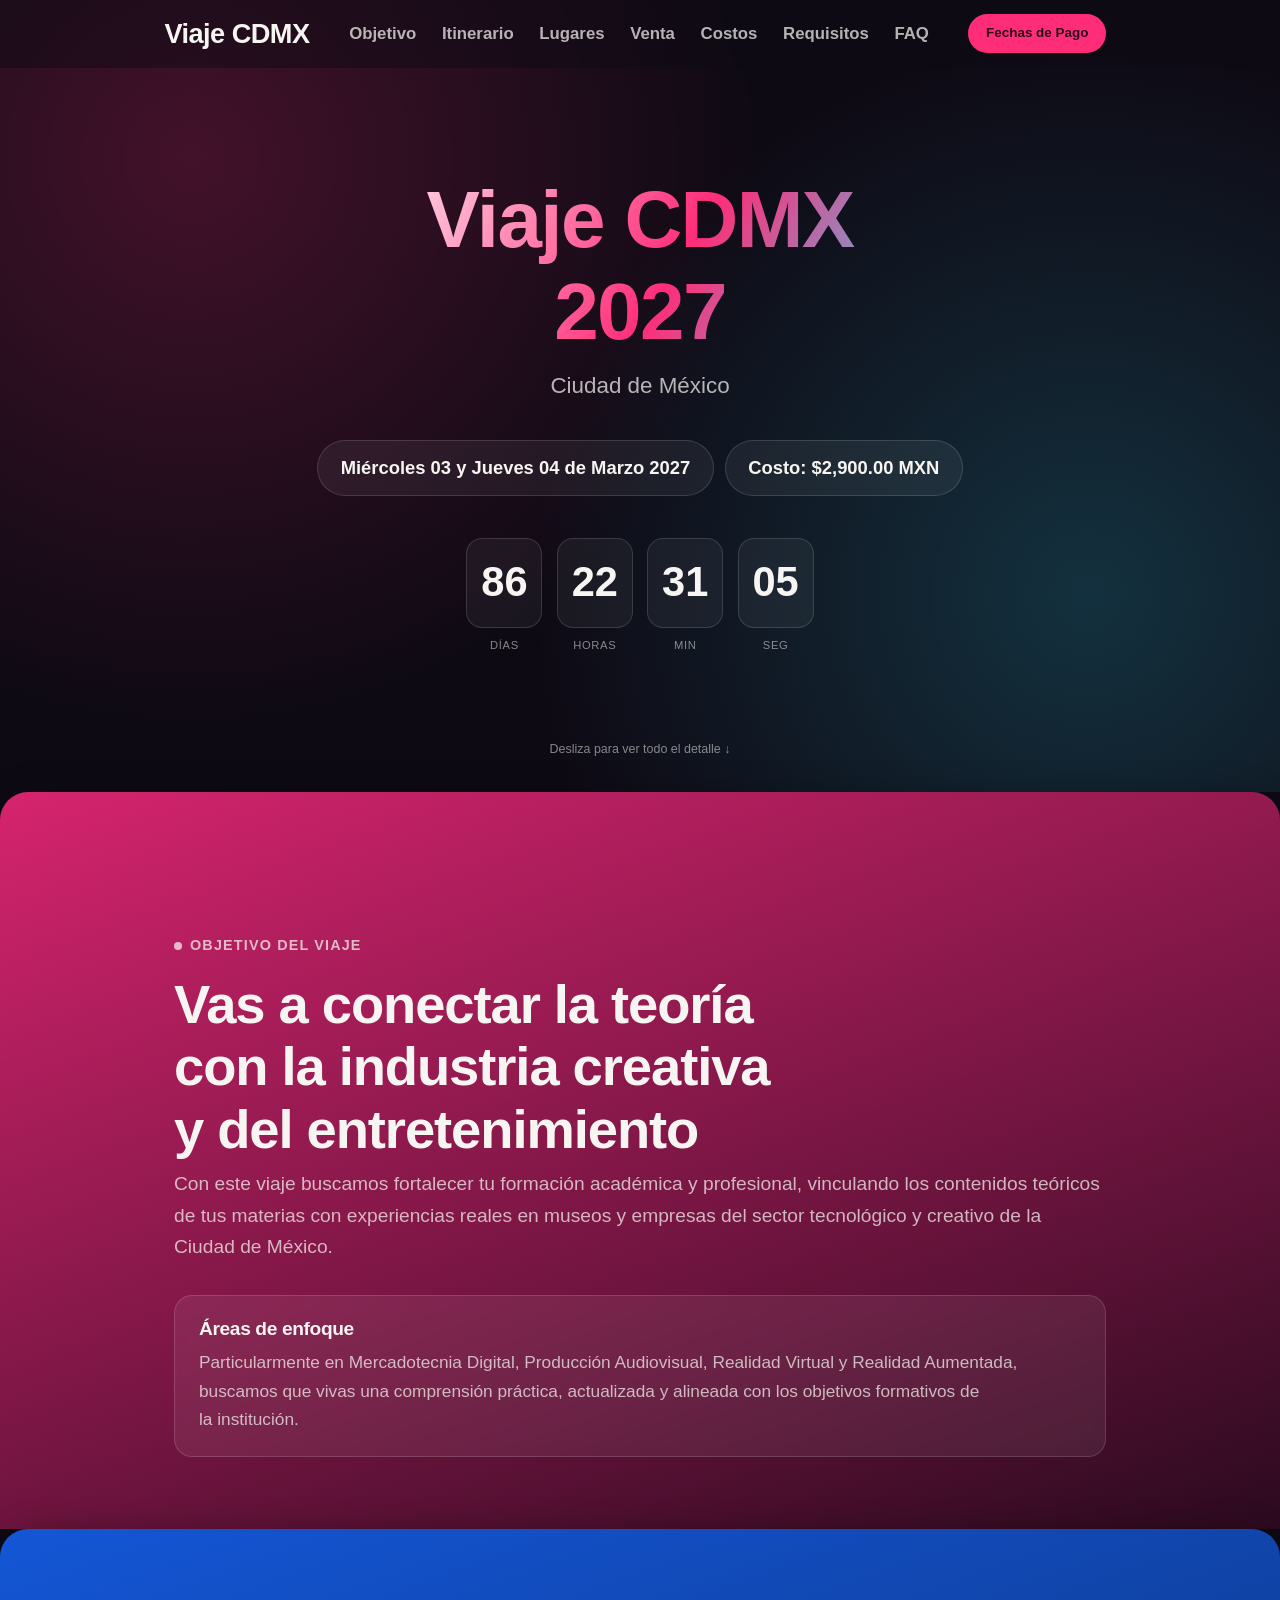
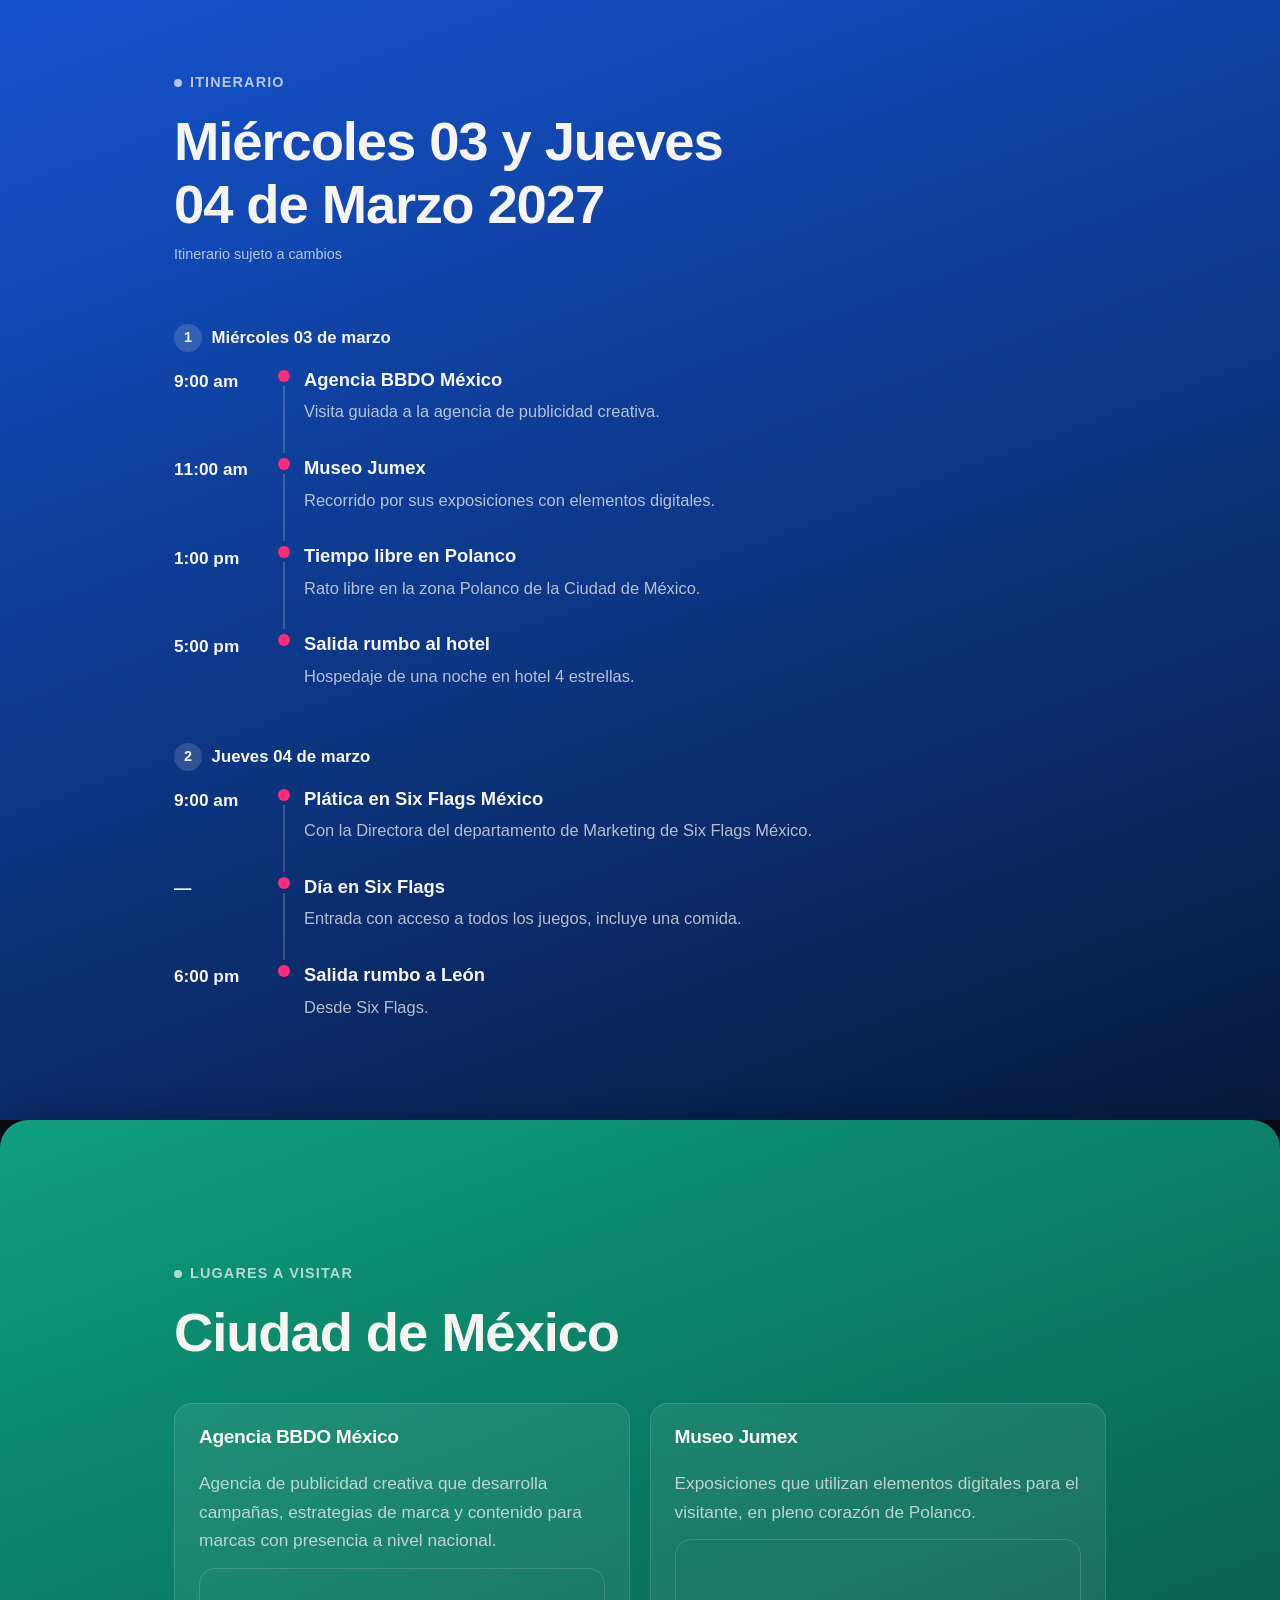
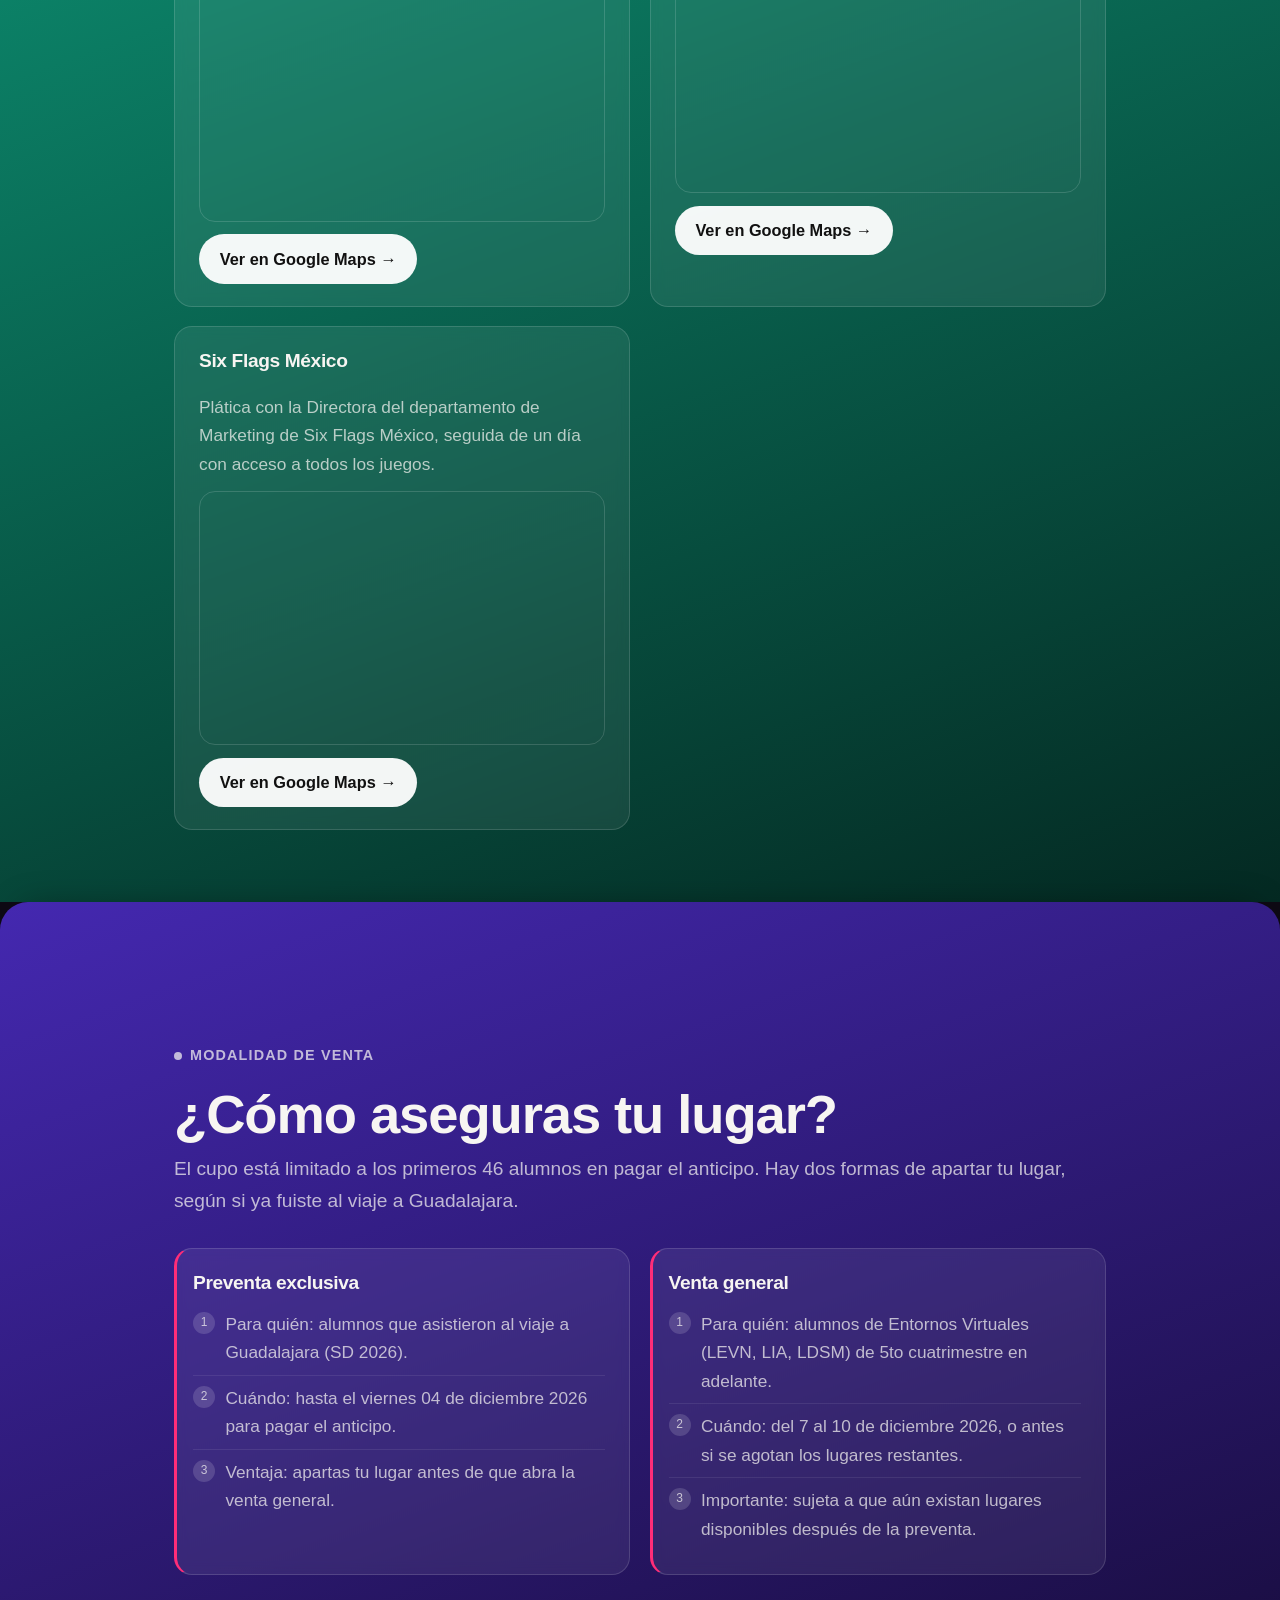
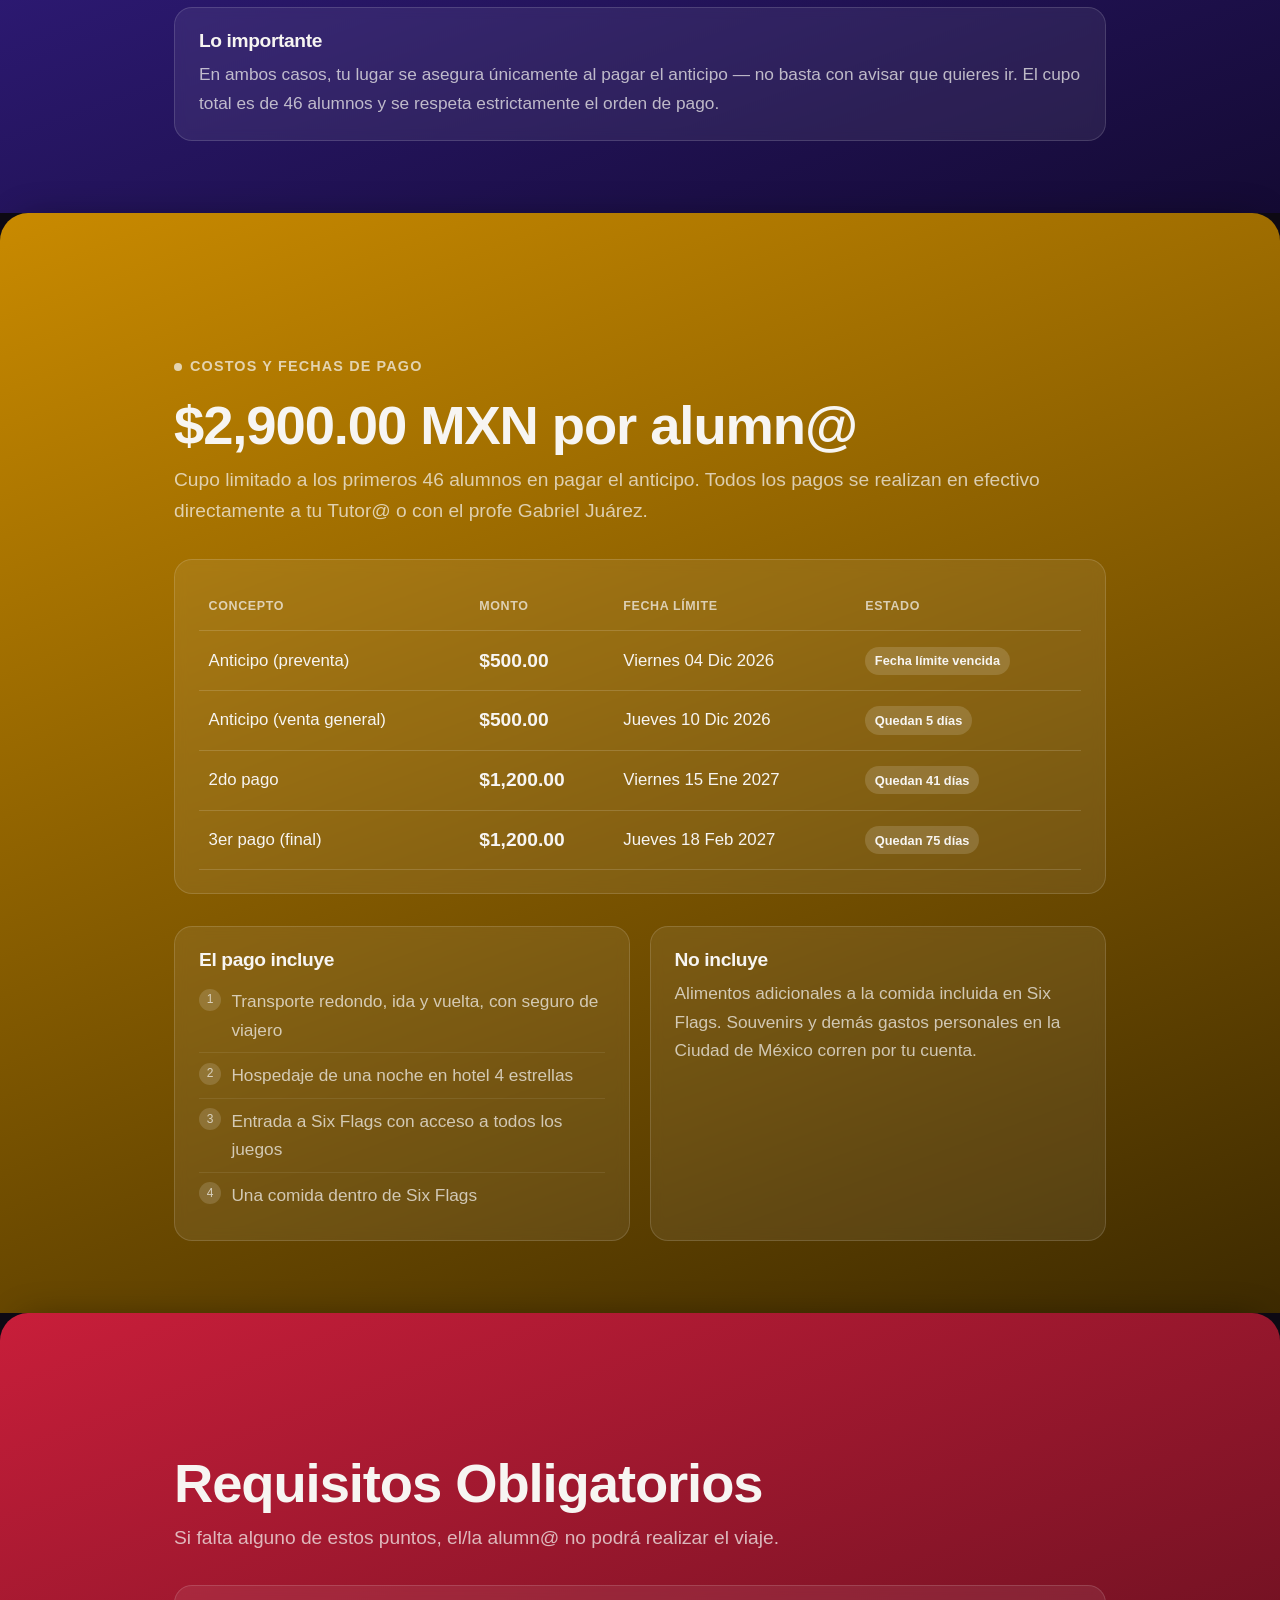
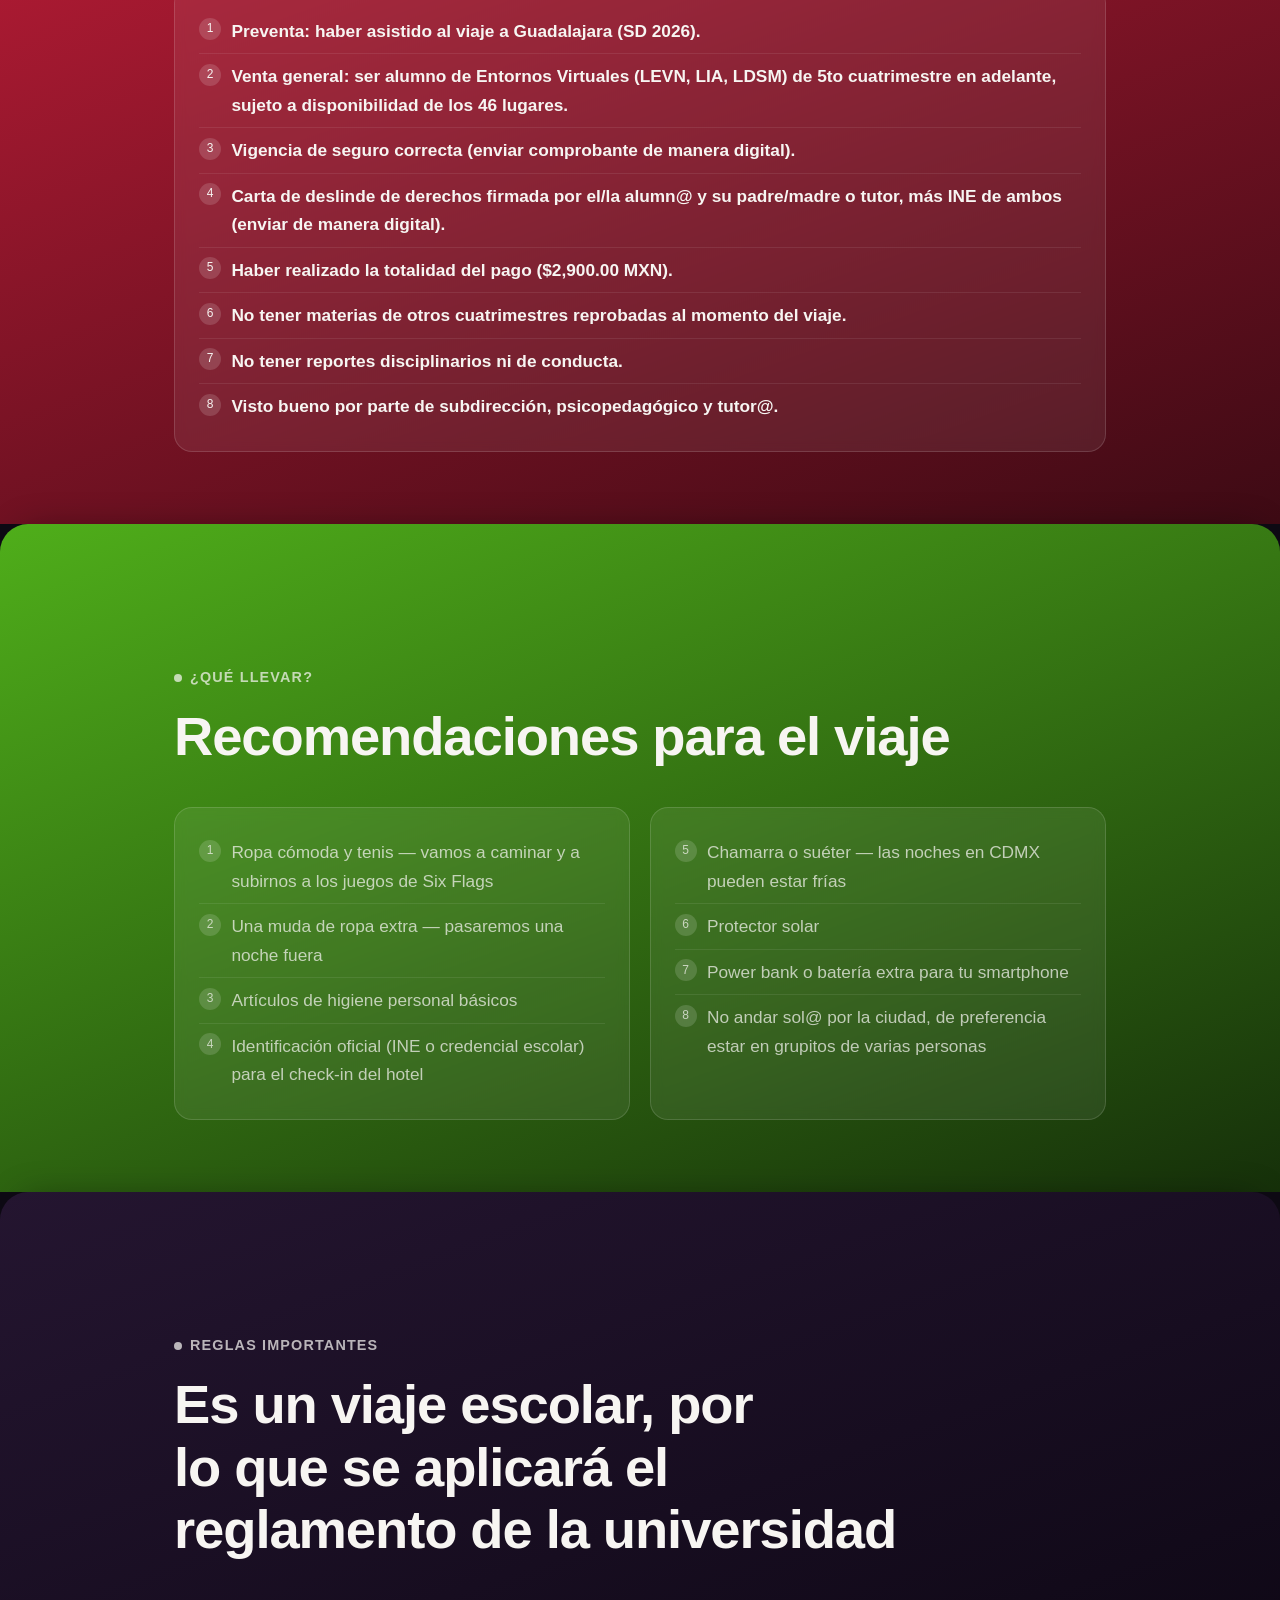
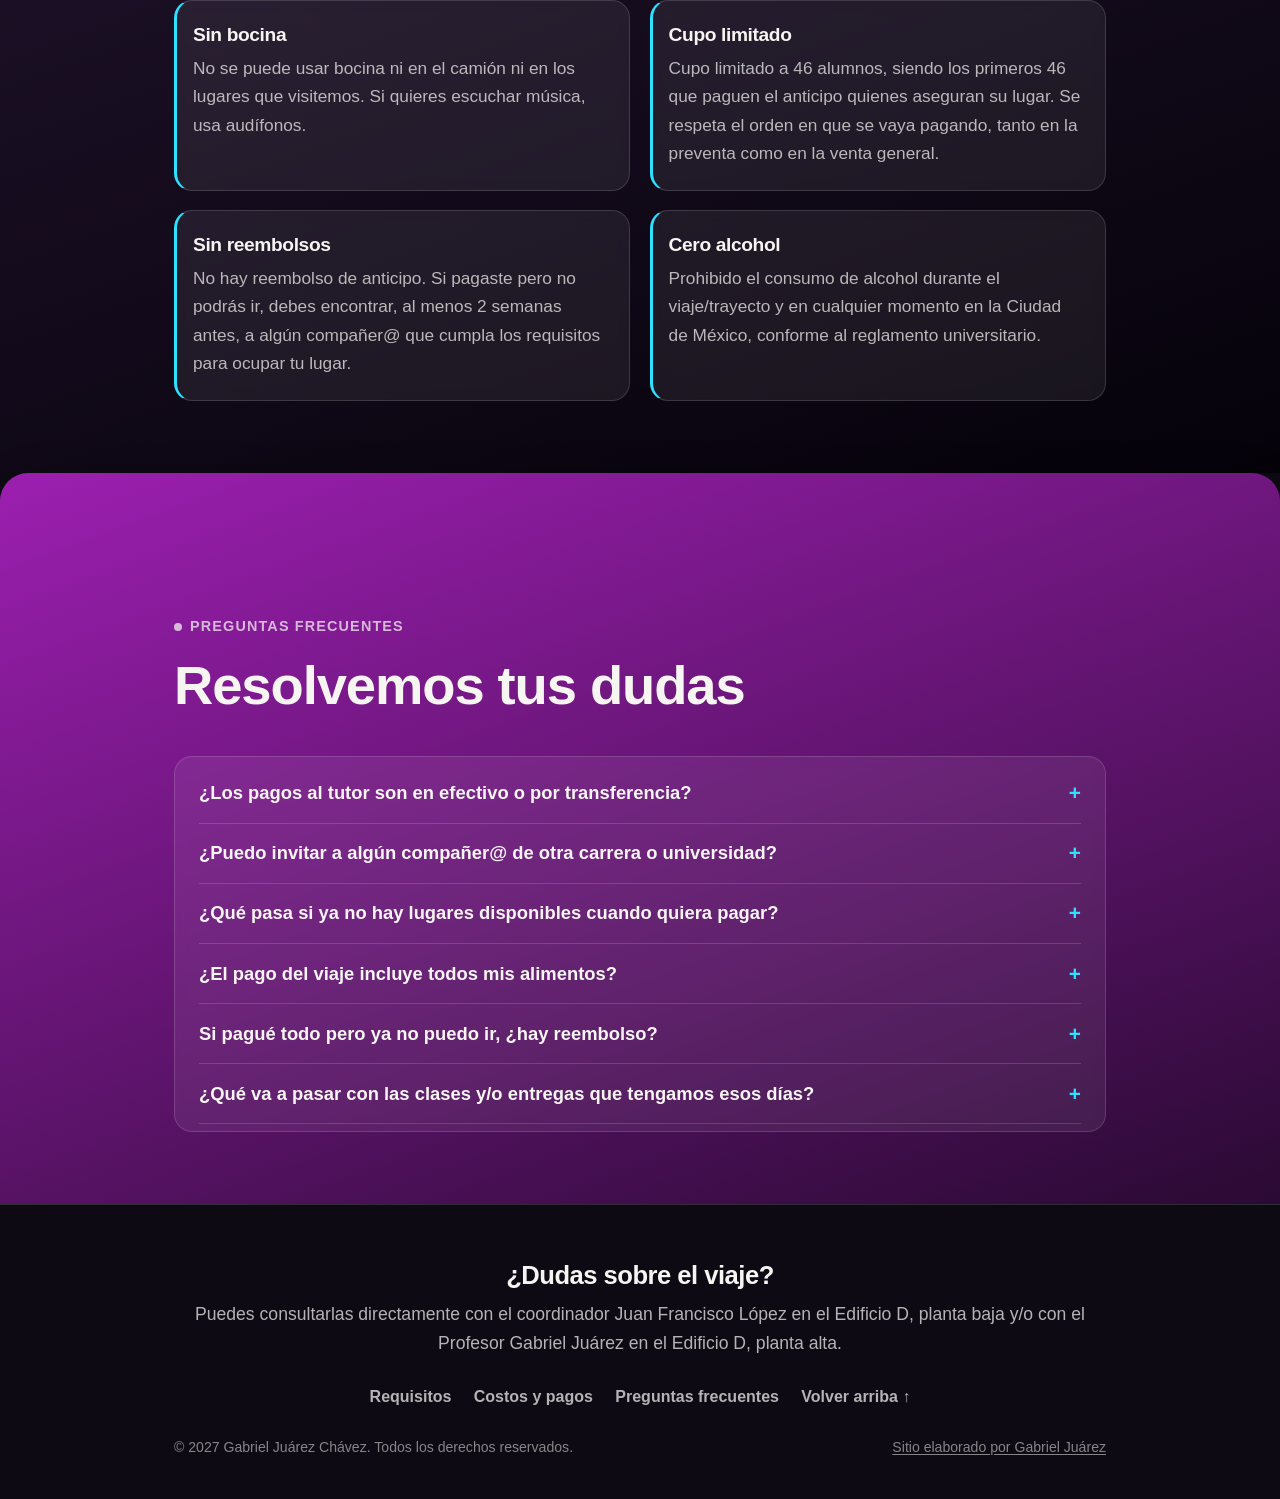
==== cdmx/index.html @ ff18aa63 "Agregar landing del Viaje CDMX 2027 en /cdmx Página independiente, sin enlace desde la landing de Gu" ====
<!DOCTYPE html>
<html lang="es">
<head>
<meta charset="UTF-8" />
<meta name="viewport" content="width=device-width, initial-scale=1.0" />
<title>Viaje CDMX 2027</title>
<meta name="description" content="Toda la información del viaje académico a la Ciudad de México: BBDO México, Museo Jumex y Six Flags — itinerario, costos, requisitos y preguntas frecuentes." />
<meta name="robots" content="noindex, nofollow" />
<link rel="stylesheet" href="style.css" />
</head>
<body>

<div class="progress" id="progress"></div>

<nav class="nav">
  <div class="wrap">
    <a href="#top" class="brand">Viaje CDMX</a>
    <div class="nav-links">
      <a href="#objetivo">Objetivo</a>
      <a href="#itinerario">Itinerario</a>
      <a href="#lugares">Lugares</a>
      <a href="#venta">Venta</a>
      <a href="#costos">Costos</a>
      <a href="#requisitos">Requisitos</a>
      <a href="#faq">FAQ</a>
    </div>
    <a href="#costos" class="nav-cta">Fechas de Pago</a>
    <button class="burger" onclick="toggleMenu()" aria-label="Abrir menú">
      <span></span><span></span><span></span>
    </button>
  </div>
</nav>

<div class="mobile-nav" id="mobile-nav">
  <a href="#objetivo">Objetivo</a>
  <a href="#itinerario">Itinerario</a>
  <a href="#lugares">Lugares</a>
  <a href="#venta">Venta</a>
  <a href="#costos">Costos</a>
  <a href="#requisitos">Requisitos</a>
  <a href="#recomendaciones">Recomendaciones</a>
  <a href="#reglas">Reglas</a>
  <a href="#faq">FAQ</a>
</div>

<header class="hero" id="top">
  <div class="wrap">
    <h1>Viaje CDMX<br>2027</h1>
    <p class="sub">Ciudad de México</p>

    <div class="meta-row">
      <span class="pill pill-lg">Miércoles 03 y Jueves 04 de Marzo 2027</span>
      <span class="pill pill-lg">Costo: $2,900.00 MXN</span>
    </div>

    <div class="countdown" aria-label="Cuenta regresiva para el viaje">
      <div class="cell"><div class="num" id="cd-d">--</div><span class="lbl">Días</span></div>
      <div class="cell"><div class="num" id="cd-h">--</div><span class="lbl">Horas</span></div>
      <div class="cell"><div class="num" id="cd-m">--</div><span class="lbl">Min</span></div>
      <div class="cell"><div class="num" id="cd-s">--</div><span class="lbl">Seg</span></div>
    </div>
  </div>
  <div class="scroll-cue">Desliza para ver todo el detalle ↓</div>
</header>

<main class="stack">

  <!-- OBJETIVO -->
  <section class="card card-objetivo" id="objetivo">
    <div class="wrap">
      <div class="card-inner">
        <div data-anim>
          <span class="eyebrow">Objetivo del viaje</span>
          <h2>Vas a conectar la teoría con la industria creativa y del entretenimiento</h2>
          <p class="lede">Con este viaje buscamos fortalecer tu formación académica y profesional, vinculando los contenidos teóricos de tus materias con experiencias reales en museos y empresas del sector tecnológico y creativo de la Ciudad de México.</p>
        </div>
        <div class="box" data-anim>
          <h3>Áreas de enfoque</h3>
          <p>Particularmente en Mercadotecnia Digital, Producción Audiovisual, Realidad Virtual y Realidad Aumentada, buscamos que vivas una comprensión práctica, actualizada y alineada con los objetivos formativos de la institución.</p>
        </div>
      </div>
    </div>
  </section>

  <!-- ITINERARIO -->
  <section class="card card-itinerario" id="itinerario">
    <div class="wrap">
      <div class="card-inner">
        <div data-anim>
          <span class="eyebrow">Itinerario</span>
          <h2>Miércoles 03 y Jueves 04 de Marzo 2027</h2>
          <p class="lede" style="font-size:0.9rem;">Itinerario sujeto a cambios</p>
        </div>
        <div data-anim>
          <div class="day-label"><span class="num">1</span> Miércoles 03 de marzo</div>
          <div class="timeline">
            <div class="t-item">
              <div class="t-time">9:00 am</div>
              <div class="t-dot-col"><div class="t-dot"></div><div class="t-line"></div></div>
              <div class="t-content"><strong>Agencia BBDO México</strong><span>Visita guiada a la agencia de publicidad creativa.</span></div>
            </div>
            <div class="t-item">
              <div class="t-time">11:00 am</div>
              <div class="t-dot-col"><div class="t-dot"></div><div class="t-line"></div></div>
              <div class="t-content"><strong>Museo Jumex</strong><span>Recorrido por sus exposiciones con elementos digitales.</span></div>
            </div>
            <div class="t-item">
              <div class="t-time">1:00 pm</div>
              <div class="t-dot-col"><div class="t-dot"></div><div class="t-line"></div></div>
              <div class="t-content"><strong>Tiempo libre en Polanco</strong><span>Rato libre en la zona Polanco de la Ciudad de México.</span></div>
            </div>
            <div class="t-item last">
              <div class="t-time">5:00 pm</div>
              <div class="t-dot-col"><div class="t-dot"></div></div>
              <div class="t-content"><strong>Salida rumbo al hotel</strong><span>Hospedaje de una noche en hotel 4 estrellas.</span></div>
            </div>
          </div>

          <div class="day-label"><span class="num">2</span> Jueves 04 de marzo</div>
          <div class="timeline">
            <div class="t-item">
              <div class="t-time">9:00 am</div>
              <div class="t-dot-col"><div class="t-dot"></div><div class="t-line"></div></div>
              <div class="t-content"><strong>Plática en Six Flags México</strong><span>Con la Directora del departamento de Marketing de Six Flags México.</span></div>
            </div>
            <div class="t-item">
              <div class="t-time">—</div>
              <div class="t-dot-col"><div class="t-dot"></div><div class="t-line"></div></div>
              <div class="t-content"><strong>Día en Six Flags</strong><span>Entrada con acceso a todos los juegos, incluye una comida.</span></div>
            </div>
            <div class="t-item last">
              <div class="t-time">6:00 pm</div>
              <div class="t-dot-col"><div class="t-dot"></div></div>
              <div class="t-content"><strong>Salida rumbo a León</strong><span>Desde Six Flags.</span></div>
            </div>
          </div>
        </div>
      </div>
    </div>
  </section>

  <!-- LUGARES -->
  <section class="card card-lugares" id="lugares">
    <div class="wrap">
      <div class="card-inner">
        <div data-anim>
          <span class="eyebrow">Lugares a visitar</span>
          <h2>Ciudad de México</h2>
        </div>
        <div class="grid-2" data-anim>
          <div class="place-card box">
            <h3>Agencia BBDO México</h3>
            <p>Agencia de publicidad creativa que desarrolla campañas, estrategias de marca y contenido para marcas con presencia a nivel nacional.</p>
            <div class="map-frame">
              <iframe src="https://www.google.com/maps?q=BBDO+Mexico,+Ciudad+de+Mexico&output=embed" loading="lazy" allowfullscreen title="Mapa BBDO México"></iframe>
            </div>
            <a class="btn" href="https://www.google.com/maps/search/?api=1&query=BBDO+Mexico+Ciudad+de+Mexico" target="_blank" rel="noopener">Ver en Google Maps →</a>
          </div>
          <div class="place-card box">
            <h3>Museo Jumex</h3>
            <p>Exposiciones que utilizan elementos digitales para el visitante, en pleno corazón de Polanco.</p>
            <div class="map-frame">
              <iframe src="https://www.google.com/maps?q=Museo+Jumex,+Ciudad+de+Mexico&output=embed" loading="lazy" allowfullscreen title="Mapa Museo Jumex"></iframe>
            </div>
            <a class="btn" href="https://www.google.com/maps/search/?api=1&query=Museo+Jumex+Ciudad+de+Mexico" target="_blank" rel="noopener">Ver en Google Maps →</a>
          </div>
          <div class="place-card box">
            <h3>Six Flags México</h3>
            <p>Plática con la Directora del departamento de Marketing de Six Flags México, seguida de un día con acceso a todos los juegos.</p>
            <div class="map-frame">
              <iframe src="https://www.google.com/maps?q=Six+Flags+Mexico&output=embed" loading="lazy" allowfullscreen title="Mapa Six Flags México"></iframe>
            </div>
            <a class="btn" href="https://www.google.com/maps/search/?api=1&query=Six+Flags+Mexico" target="_blank" rel="noopener">Ver en Google Maps →</a>
          </div>
        </div>
      </div>
    </div>
  </section>

  <!-- MODALIDAD DE VENTA -->
  <section class="card card-venta" id="venta">
    <div class="wrap">
      <div class="card-inner">
        <div data-anim>
          <span class="eyebrow">Modalidad de venta</span>
          <h2>¿Cómo aseguras tu lugar?</h2>
          <p class="lede">El cupo está limitado a los primeros 46 alumnos en pagar el anticipo. Hay dos formas de apartar tu lugar, según si ya fuiste al viaje a Guadalajara.</p>
        </div>
        <div class="grid-2" data-anim>
          <div class="box sale-track">
            <h3>Preventa exclusiva</h3>
            <ul class="check-list">
              <li><span class="ico">1</span> Para quién: alumnos que asistieron al viaje a Guadalajara (SD 2026).</li>
              <li><span class="ico">2</span> Cuándo: hasta el viernes 04 de diciembre 2026 para pagar el anticipo.</li>
              <li><span class="ico">3</span> Ventaja: apartas tu lugar antes de que abra la venta general.</li>
            </ul>
          </div>
          <div class="box sale-track">
            <h3>Venta general</h3>
            <ul class="check-list">
              <li><span class="ico">1</span> Para quién: alumnos de Entornos Virtuales (LEVN, LIA, LDSM) de 5to cuatrimestre en adelante.</li>
              <li><span class="ico">2</span> Cuándo: del 7 al 10 de diciembre 2026, o antes si se agotan los lugares restantes.</li>
              <li><span class="ico">3</span> Importante: sujeta a que aún existan lugares disponibles después de la preventa.</li>
            </ul>
          </div>
        </div>
        <div class="box" data-anim>
          <h3>Lo importante</h3>
          <p>En ambos casos, tu lugar se asegura únicamente al pagar el anticipo — no basta con avisar que quieres ir. El cupo total es de 46 alumnos y se respeta estrictamente el orden de pago.</p>
        </div>
      </div>
    </div>
  </section>

  <!-- COSTOS -->
  <section class="card card-costos" id="costos">
    <div class="wrap">
      <div class="card-inner">
        <div data-anim>
          <span class="eyebrow">Costos y fechas de pago</span>
          <h2>$2,900.00 MXN por alumn@</h2>
          <p class="lede">Cupo limitado a los primeros 46 alumnos en pagar el anticipo. Todos los pagos se realizan en efectivo directamente a tu Tutor@ o con el profe Gabriel Juárez.</p>
        </div>

        <div class="box" data-anim>
          <table class="pay-table">
            <thead>
              <tr><th>Concepto</th><th>Monto</th><th>Fecha límite</th><th>Estado</th></tr>
            </thead>
            <tbody>
              <tr>
                <td>Anticipo (preventa)</td>
                <td><strong>$500.00</strong></td>
                <td>Viernes 04 Dic 2026</td>
                <td><span class="badge" id="days-preventa">Calculando…</span></td>
              </tr>
              <tr>
                <td>Anticipo (venta general)</td>
                <td><strong>$500.00</strong></td>
                <td>Jueves 10 Dic 2026</td>
                <td><span class="badge" id="days-general">Calculando…</span></td>
              </tr>
              <tr>
                <td>2do pago</td>
                <td><strong>$1,200.00</strong></td>
                <td>Viernes 15 Ene 2027</td>
                <td><span class="badge" id="days-pago2">Calculando…</span></td>
              </tr>
              <tr>
                <td>3er pago (final)</td>
                <td><strong>$1,200.00</strong></td>
                <td>Jueves 18 Feb 2027</td>
                <td><span class="badge" id="days-pago3">Calculando…</span></td>
              </tr>
            </tbody>
          </table>
        </div>

        <div class="grid-2" data-anim>
          <div class="box">
            <h3>El pago incluye</h3>
            <ul class="check-list">
              <li><span class="ico">1</span> Transporte redondo, ida y vuelta, con seguro de viajero</li>
              <li><span class="ico">2</span> Hospedaje de una noche en hotel 4 estrellas</li>
              <li><span class="ico">3</span> Entrada a Six Flags con acceso a todos los juegos</li>
              <li><span class="ico">4</span> Una comida dentro de Six Flags</li>
            </ul>
          </div>
          <div class="box">
            <h3>No incluye</h3>
            <p>Alimentos adicionales a la comida incluida en Six Flags. Souvenirs y demás gastos personales en la Ciudad de México corren por tu cuenta.</p>
          </div>
        </div>
      </div>
    </div>
  </section>

  <!-- REQUISITOS -->
  <section class="card card-requisitos" id="requisitos">
    <div class="wrap">
      <div class="card-inner">
        <div data-anim>
          <h2>Requisitos Obligatorios</h2>
          <p class="lede">Si falta alguno de estos puntos, el/la alumn@ no podrá realizar el viaje.</p>
        </div>
        <div class="box" data-anim>
          <ul class="check-list">
            <li><span class="ico">1</span> <strong>Preventa: haber asistido al viaje a Guadalajara (SD 2026).</strong></li>
            <li><span class="ico">2</span> <strong>Venta general: ser alumno de Entornos Virtuales (LEVN, LIA, LDSM) de 5to cuatrimestre en adelante, sujeto a disponibilidad de los 46 lugares.</strong></li>
            <li><span class="ico">3</span> <strong>Vigencia de seguro correcta (enviar comprobante de manera digital).</strong></li>
            <li><span class="ico">4</span> <strong>Carta de deslinde de derechos firmada por el/la alumn@ y su padre/madre o tutor, más INE de ambos (enviar de manera digital).</strong></li>
            <li><span class="ico">5</span> <strong>Haber realizado la totalidad del pago ($2,900.00 MXN).</strong></li>
            <li><span class="ico">6</span> <strong>No tener materias de otros cuatrimestres reprobadas al momento del viaje.</strong></li>
            <li><span class="ico">7</span> <strong>No tener reportes disciplinarios ni de conducta.</strong></li>
            <li><span class="ico">8</span> <strong>Visto bueno por parte de subdirección, psicopedagógico y tutor@.</strong></li>
          </ul>
        </div>
      </div>
    </div>
  </section>

  <!-- RECOMENDACIONES -->
  <section class="card card-recos" id="recomendaciones">
    <div class="wrap">
      <div class="card-inner">
        <div data-anim>
          <span class="eyebrow">¿Qué llevar?</span>
          <h2>Recomendaciones para el viaje</h2>
        </div>
        <div class="grid-2" data-anim>
          <div class="box">
            <ul class="check-list">
              <li><span class="ico">1</span> Ropa cómoda y tenis — vamos a caminar y a subirnos a los juegos de Six Flags</li>
              <li><span class="ico">2</span> Una muda de ropa extra — pasaremos una noche fuera</li>
              <li><span class="ico">3</span> Artículos de higiene personal básicos</li>
              <li><span class="ico">4</span> Identificación oficial (INE o credencial escolar) para el check-in del hotel</li>
            </ul>
          </div>
          <div class="box">
            <ul class="check-list">
              <li><span class="ico">5</span> Chamarra o suéter — las noches en CDMX pueden estar frías</li>
              <li><span class="ico">6</span> Protector solar</li>
              <li><span class="ico">7</span> Power bank o batería extra para tu smartphone</li>
              <li><span class="ico">8</span> No andar sol@ por la ciudad, de preferencia estar en grupitos de varias personas</li>
            </ul>
          </div>
        </div>
      </div>
    </div>
  </section>

  <!-- REGLAS -->
  <section class="card card-reglas" id="reglas">
    <div class="wrap">
      <div class="card-inner">
        <div data-anim>
          <span class="eyebrow">Reglas importantes</span>
          <h2>Es un viaje escolar, por lo que se aplicará el reglamento de la universidad</h2>
        </div>
        <div class="grid-2" data-anim>
          <div class="box rule-card"><h3>Sin bocina</h3><p>No se puede usar bocina ni en el camión ni en los lugares que visitemos. Si quieres escuchar música, usa audífonos.</p></div>
          <div class="box rule-card"><h3>Cupo limitado</h3><p>Cupo limitado a 46 alumnos, siendo los primeros 46 que paguen el anticipo quienes aseguran su lugar. Se respeta el orden en que se vaya pagando, tanto en la preventa como en la venta general.</p></div>
          <div class="box rule-card"><h3>Sin reembolsos</h3><p>No hay reembolso de anticipo. Si pagaste pero no podrás ir, debes encontrar, al menos 2 semanas antes, a algún compañer@ que cumpla los requisitos para ocupar tu lugar.</p></div>
          <div class="box rule-card"><h3>Cero alcohol</h3><p>Prohibido el consumo de alcohol durante el viaje/trayecto y en cualquier momento en la Ciudad de México, conforme al reglamento universitario.</p></div>
        </div>
      </div>
    </div>
  </section>

  <!-- FAQ -->
  <section class="card card-faq" id="faq">
    <div class="wrap">
      <div class="card-inner">
        <div data-anim>
          <span class="eyebrow">Preguntas frecuentes</span>
          <h2>Resolvemos tus dudas</h2>
        </div>
        <div class="box" data-anim style="padding: 0.4rem 1.5rem;">
          <div class="faq-item">
            <button class="faq-q">¿Los pagos al tutor son en efectivo o por transferencia? <span class="plus">+</span></button>
            <div class="faq-a"><p>Solamente se reciben pagos en efectivo, directamente con tu Tutor@ o con el profe Gabriel Juárez.</p></div>
          </div>
          <div class="faq-item">
            <button class="faq-q">¿Puedo invitar a algún compañer@ de otra carrera o universidad? <span class="plus">+</span></button>
            <div class="faq-a"><p>No. Solo pueden ir quienes cumplan los requisitos de la preventa (haber ido a Guadalajara) o de la venta general (Entornos Virtuales de 5to cuatrimestre en adelante).</p></div>
          </div>
          <div class="faq-item">
            <button class="faq-q">¿Qué pasa si ya no hay lugares disponibles cuando quiera pagar? <span class="plus">+</span></button>
            <div class="faq-a"><p>El cupo está limitado a 46 alumnos y se asignan por orden de pago del anticipo. Si se agotan antes del 10 de diciembre, la venta general se cierra automáticamente.</p></div>
          </div>
          <div class="faq-item">
            <button class="faq-q">¿El pago del viaje incluye todos mis alimentos? <span class="plus">+</span></button>
            <div class="faq-a"><p>No. Solo incluye una comida dentro de Six Flags. El resto de tus alimentos durante el viaje corren por tu cuenta.</p></div>
          </div>
          <div class="faq-item">
            <button class="faq-q">Si pagué todo pero ya no puedo ir, ¿hay reembolso? <span class="plus">+</span></button>
            <div class="faq-a"><p>No hay reembolso de anticipo. Debes encontrar, al menos 2 semanas antes del viaje, a algún compañer@ que cumpla los requisitos para ocupar tu lugar.</p></div>
          </div>
          <div class="faq-item">
            <button class="faq-q">¿Qué va a pasar con las clases y/o entregas que tengamos esos días? <span class="plus">+</span></button>
            <div class="faq-a"><p>Coordinación enviará a los docentes el listado de alumnos que realizarán el viaje, para que no cuente como falta y puedan tener otra fecha de entrega.</p></div>
          </div>
        </div>
      </div>
    </div>
  </section>

</main>

<footer>
  <div class="wrap">
    <h3>¿Dudas sobre el viaje?</h3>
    <p>Puedes consultarlas directamente con el coordinador Juan Francisco López en el Edificio D, planta baja y/o con el Profesor Gabriel Juárez en el Edificio D, planta alta.</p>
    <div class="foot-links">
      <a href="#requisitos">Requisitos</a>
      <a href="#costos">Costos y pagos</a>
      <a href="#faq">Preguntas frecuentes</a>
      <a href="#top">Volver arriba ↑</a>
    </div>
    <div class="fine-row">
      <span class="fine">© 2027 Gabriel Juárez Chávez. Todos los derechos reservados.</span>
      <span class="fine"><a href="https://gabrieljuarch.com" target="_blank" rel="noopener">Sitio elaborado por Gabriel Juárez</a></span>
    </div>
  </div>
</footer>

<script src="main.js"></script>
</body>
</html>
---- cdmx/style.css ----
/* =====================================================
   VIAJE CDMX 2027 — Hoja de estilos
   (misma arquitectura que Viaje LEVN SD 2026, paleta distinta)
   ===================================================== */

:root {
  --ink:        #0E0A14;
  --ink-2:      #170F20;
  --paper:      #F7F5F2;
  --text-dim:   rgba(247,245,242,0.72);
  --text-dim-2: rgba(247,245,242,0.52);
  --accent:     #FF2D78;
  --accent-2:   #2DE1FF;
  --line:       rgba(247,245,242,0.14);
  --radius:     28px;
  --tr:         0.25s ease;
  --max:        980px;
  --nav-h:      68px;
  --card-pt:    calc(var(--nav-h) + 3.5rem);

  --c-objetivo:  #D6246E;
  --c-itinerario:#1456D6;
  --c-lugares:   #0E9F7E;
  --c-venta:     #4428B0;
  --c-costos:    #C98A00;
  --c-requisitos:#C81E3A;
  --c-recos:     #4FAE1A;
  --c-reglas:    #1A1024;
  --c-faq:       #9C1FB0;
}

* , *::before, *::after { box-sizing: border-box; margin: 0; padding: 0; }
html { scroll-behavior: smooth; font-size: 16px; }
body {
  font-family: -apple-system, BlinkMacSystemFont, "Segoe UI", Roboto, sans-serif;
  background: var(--ink); color: var(--paper);
  line-height: 1.65; -webkit-font-smoothing: antialiased;
  overflow-x: hidden;
}
h1,h2,h3,h4 { line-height: 1.15; text-wrap: balance; font-weight: 800; letter-spacing: -0.02em; }
p { text-wrap: pretty; }
a { color: inherit; text-decoration: none; }
img { max-width: 100%; display: block; }
button { cursor: pointer; font-family: inherit; border: none; background: none; color: inherit; }
ul { list-style: none; }
.wrap { max-width: var(--max); margin: 0 auto; padding: 0 1.5rem; }
.eyebrow {
  display: inline-flex; align-items: center; gap: 0.5rem;
  font-size: 0.78rem; font-weight: 700; letter-spacing: 0.08em; text-transform: uppercase;
  color: var(--text-dim); margin-bottom: 1rem;
}
.eyebrow::before { content: ''; width: 8px; height: 8px; border-radius: 50%; background: currentColor; }

/* ============ PROGRESS BAR ============ */
.progress {
  position: fixed; top: 0; left: 0; height: 3px; width: 0%;
  background: linear-gradient(90deg, var(--accent), var(--accent-2));
  z-index: 999; transition: width 0.08s linear;
}

/* ============ NAV ============ */
.nav {
  position: fixed; top: 0; left: 0; right: 0; z-index: 500;
  height: var(--nav-h); display: flex; align-items: center;
  background: rgba(14,10,20,0.5); backdrop-filter: blur(0px);
  border-bottom: 1px solid transparent;
  transition: background var(--tr), border-color var(--tr), backdrop-filter var(--tr);
}
.nav.scrolled { background: rgba(14,10,20,0.85); backdrop-filter: blur(14px); border-color: var(--line); }
.nav .wrap { display: flex; align-items: center; justify-content: space-between; width: 100%; }
.brand { font-weight: 800; font-size: 1.7rem; letter-spacing: -0.02em; line-height: 1.1; margin-left: -0.6rem; }
.nav-links { display: flex; gap: 1.6rem; }
.nav-links a { font-size: 1.05rem; font-weight: 600; color: var(--text-dim); transition: color var(--tr); position: relative; }
.nav-links a:hover, .nav-links a.active { color: var(--paper); }
.nav-links a.active::after { content: ''; position: absolute; left: 0; right: 0; bottom: -6px; height: 2px; background: var(--accent); border-radius: 2px; }
.nav-cta {
  background: var(--accent); color: #2B0A1F; font-weight: 700; font-size: 0.84rem;
  padding: 0.55rem 1.1rem; border-radius: 999px; transition: transform var(--tr), background var(--tr);
}
.nav-cta:hover { transform: translateY(-1px); background: #ff5c93; }
.burger { display: none; flex-direction: column; gap: 4px; width: 26px; z-index: 501; }
.burger span { display: block; height: 2px; background: var(--paper); border-radius: 2px; transition: var(--tr); }

.mobile-nav {
  position: fixed; inset: 0; background: var(--ink-2); z-index: 490;
  display: flex; flex-direction: column; align-items: center; justify-content: center; gap: 1.6rem;
  transform: translateY(-100%); opacity: 0; transition: transform 0.35s ease, opacity 0.35s ease; pointer-events: none;
}
.mobile-nav.open { transform: translateY(0); opacity: 1; pointer-events: auto; }
.mobile-nav a { font-size: 1.3rem; font-weight: 700; }

/* ============ HERO ============ */
.hero {
  min-height: 88vh; display: flex; flex-direction: column; justify-content: center;
  position: relative; padding: calc(var(--nav-h) + 0.5rem) 1.5rem 2.5rem;
  background:
    radial-gradient(circle at 15% 20%, rgba(255,45,120,0.22), transparent 45%),
    radial-gradient(circle at 85% 75%, rgba(45,225,255,0.18), transparent 45%),
    var(--ink);
}
.hero .wrap { text-align: center; }
.hero h1 {
  font-size: clamp(2.4rem, 7vw, 5rem);
  background: linear-gradient(120deg, #fff, var(--accent) 55%, var(--accent-2));
  -webkit-background-clip: text; background-clip: text; color: transparent;
  margin-bottom: 0.6rem;
}
.hero .sub { font-size: clamp(1.05rem, 2.4vw, 1.4rem); color: var(--text-dim); max-width: 640px; margin: 0 auto 2.2rem; }
.hero .meta-row { display: flex; flex-wrap: wrap; justify-content: center; gap: 0.7rem; margin-bottom: 2.6rem; }
.pill {
  display: inline-flex; align-items: center; gap: 0.4rem;
  background: rgba(247,245,242,0.06); border: 1px solid var(--line);
  padding: 0.5rem 1rem; border-radius: 999px; font-size: 0.86rem; font-weight: 600; color: var(--text-dim);
}
.pill-lg { font-size: 1.15rem; font-weight: 700; padding: 0.75rem 1.4rem; color: var(--paper); }
.countdown {
  display: grid; grid-auto-flow: column; gap: 0.9rem; justify-content: center; margin: 0 auto;
}
.countdown .cell { text-align: center; min-width: 76px; }
.countdown .num {
  font-size: clamp(1.8rem, 5vw, 2.6rem); font-weight: 800;
  background: rgba(247,245,242,0.05); border: 1px solid var(--line); border-radius: 16px;
  padding: 0.6rem 0.3rem; font-variant-numeric: tabular-nums;
}
.countdown .lbl { font-size: 0.7rem; text-transform: uppercase; letter-spacing: 0.06em; color: var(--text-dim-2); margin-top: 0.5rem; display: block; }
.scroll-cue { position: absolute; bottom: 2rem; left: 50%; transform: translateX(-50%); font-size: 0.78rem; color: var(--text-dim-2); display: flex; flex-direction: column; align-items: center; gap: 0.4rem; animation: bob 2.2s ease-in-out infinite; }
@keyframes bob { 0%,100% { transform: translate(-50%,0); } 50% { transform: translate(-50%,8px); } }

/* ============ STACK (secciones en flujo normal, sin stacking cards) ============ */
.stack { position: relative; z-index: 1; }
.card {
  padding: calc(var(--card-pt) + 1rem) 0 4.5rem;
  border-radius: var(--radius) var(--radius) 0 0;
  box-shadow: 0 -16px 36px -24px rgba(0,0,0,0.4);
  color: var(--paper);
}
.card .wrap { width: 100%; }
.card-inner { display: flex; flex-direction: column; gap: 2rem; }
.card h2 { font-size: clamp(2.1rem, 4.6vw, 3.4rem); margin-bottom: 0.4rem; }
.card .lede { color: var(--text-dim); font-size: 1.2rem; max-width: none; }
.card .eyebrow { font-size: 0.9rem; }

.card-objetivo   { background: linear-gradient(160deg, var(--c-objetivo), #2B0A1F); }
.card-itinerario { background: linear-gradient(160deg, var(--c-itinerario), #071A3D); }
.card-lugares    { background: linear-gradient(160deg, var(--c-lugares), #042922); }
.card-venta      { background: linear-gradient(160deg, var(--c-venta), #140A33); }
.card-costos     { background: linear-gradient(160deg, var(--c-costos), #3D2A00); }
.card-requisitos { background: linear-gradient(160deg, var(--c-requisitos), #3D0A14); }
.card-recos      { background: linear-gradient(160deg, var(--c-recos), #16300A); }
.card-reglas     { background: linear-gradient(160deg, #241530, #05020A); }
.card-faq        { background: linear-gradient(160deg, var(--c-faq), #2A0A33); }

/* generic content blocks reused across cards */
.grid-2 { display: grid; grid-template-columns: repeat(2, 1fr); gap: 1.2rem; }
.grid-3 { display: grid; grid-template-columns: repeat(3, 1fr); gap: 1.2rem; }
.box {
  background: rgba(255,255,255,0.07); border: 1px solid rgba(255,255,255,0.14);
  border-radius: 18px; padding: 1.4rem 1.5rem; backdrop-filter: blur(6px);
}
.box h3 { font-size: 1.2rem; margin-bottom: 0.5rem; }
.box p, .box li { color: var(--text-dim); font-size: 1.08rem; }
.check-list li { display: flex; gap: 0.65rem; align-items: flex-start; padding: 0.5rem 0; border-bottom: 1px solid rgba(255,255,255,0.08); font-size: 1.08rem; }
.check-list li:last-child { border-bottom: none; }
.check-list .ico { flex: none; width: 22px; height: 22px; border-radius: 50%; background: rgba(255,255,255,0.15); display: flex; align-items: center; justify-content: center; font-size: 0.75rem; margin-top: 0.1rem; }
#requisitos .check-list li { color: var(--paper); }

.btn {
  display: inline-flex; align-items: center; gap: 0.5rem; font-weight: 700; font-size: 1.02rem;
  background: rgba(255,255,255,0.95); color: #111; padding: 0.7rem 1.3rem; border-radius: 999px;
  transition: transform var(--tr), box-shadow var(--tr); width: fit-content;
}
.btn:hover { transform: translateY(-2px); box-shadow: 0 10px 24px rgba(0,0,0,0.25); }

/* ---- Itinerario timeline ---- */
.day-label { font-size: 1.05rem; font-weight: 800; margin: 1.6rem 0 0.8rem; display: flex; align-items: center; gap: 0.6rem; }
.day-label .num { width: 28px; height: 28px; border-radius: 50%; background: rgba(255,255,255,0.15); display: flex; align-items: center; justify-content: center; font-size: 0.9rem; }
.timeline { display: flex; flex-direction: column; }
.t-item { display: grid; grid-template-columns: 90px 24px 1fr; gap: 0.5rem; position: relative; }
.t-time { font-weight: 800; font-size: 1.08rem; padding-top: 0.15rem; }
.t-dot-col { display: flex; flex-direction: column; align-items: center; }
.t-dot { width: 12px; height: 12px; border-radius: 50%; background: var(--accent); margin-top: 0.3rem; flex: none; }
.t-line { flex: 1; width: 2px; background: rgba(255,255,255,0.18); margin-top: 4px; }
.t-item.last .t-line { display: none; }
.t-content { padding-bottom: 1.7rem; }
.t-content strong { display: block; font-size: 1.15rem; margin-bottom: 0.2rem; }
.t-content span { color: var(--text-dim); font-size: 1.03rem; }

/* ---- Lugares ---- */
.place-card { display: flex; flex-direction: column; gap: 0.8rem; }
.map-frame { width: 100%; aspect-ratio: 16/10; border-radius: 16px; overflow: hidden; border: 1px solid rgba(255,255,255,0.15); }
.map-frame iframe { width: 100%; height: 100%; border: 0; }

/* ---- Costos / tabla de pagos ---- */
.sale-track { border-left: 3px solid var(--accent); padding-left: 1rem; }
.pay-table { width: 100%; border-collapse: collapse; }
.pay-table th, .pay-table td { text-align: left; padding: 0.85rem 0.6rem; border-bottom: 1px solid rgba(255,255,255,0.15); font-size: 1.05rem; }
.pay-table th { color: var(--text-dim); font-weight: 700; text-transform: uppercase; font-size: 0.78rem; letter-spacing: 0.05em; }
.pay-table td strong { font-size: 1.2rem; }
.badge { display: inline-block; padding: 0.22rem 0.6rem; border-radius: 999px; font-size: 0.8rem; font-weight: 700; background: rgba(255,255,255,0.15); }

/* ---- Reglas ---- */
.rule-card { border-left: 3px solid var(--accent-2); padding-left: 1rem; }

/* ---- FAQ ---- */
.faq-item { border-bottom: 1px solid rgba(255,255,255,0.15); }
.faq-q { width: 100%; display: flex; justify-content: space-between; align-items: center; gap: 1rem; padding: 1.1rem 0; text-align: left; font-weight: 700; font-size: 1.15rem; }
.faq-q .plus { flex: none; font-size: 1.3rem; transition: transform var(--tr); color: var(--accent-2); }
.faq-item.open .faq-q .plus { transform: rotate(45deg); }
.faq-a { max-height: 0; overflow: hidden; transition: max-height 0.3s ease; }
.faq-item.open .faq-a { max-height: 340px; }
.faq-a p { padding: 0 0 1.1rem; color: var(--text-dim); font-size: 1.05rem; }

/* ============ FOOTER ============ */
footer {
  position: relative; z-index: 2; background: var(--ink); padding: 3.5rem 1.5rem 2.5rem;
  border-top: 1px solid var(--line); text-align: center;
}
footer h3 { font-size: 1.6rem; margin-bottom: 0.6rem; }
footer p { color: var(--text-dim); margin-bottom: 1.6rem; font-size: 1.1rem; }
footer .foot-links { display: flex; justify-content: center; gap: 1.4rem; margin-bottom: 1.6rem; flex-wrap: wrap; }
footer .foot-links a { color: var(--text-dim); font-size: 1rem; font-weight: 600; }
footer .foot-links a:hover { color: var(--paper); }
footer .fine-row {
  display: flex; justify-content: space-between; align-items: center; gap: 0.8rem;
  flex-wrap: wrap; max-width: var(--max); margin: 0 auto; text-align: left;
}
footer .fine { color: var(--text-dim-2); font-size: 0.88rem; }
footer .fine a { color: var(--text-dim-2); text-decoration: underline; text-underline-offset: 2px; }
footer .fine a:hover { color: var(--paper); }

/* ============ SCROLL-IN ANIM ============ */
[data-anim] { opacity: 0; transform: translateY(24px); transition: opacity 0.6s ease, transform 0.6s ease; }
[data-anim].in { opacity: 1; transform: none; }

/* ============ RESPONSIVE ============ */
@media (max-width: 860px) {
  .nav-links { display: none; }
  .nav-cta { display: none; }
  .burger { display: flex; }
  .grid-3 { grid-template-columns: 1fr 1fr; }
}
@media (max-width: 640px) {
  .grid-2, .grid-3 { grid-template-columns: 1fr; }
  .card { --card-pt: calc(var(--nav-h) + 2.2rem); padding-bottom: 3rem; }
  .t-item { grid-template-columns: 70px 20px 1fr; }
  .countdown { gap: 0.5rem; }
  .countdown .cell { min-width: 60px; }
  .countdown .num { font-size: 1.4rem; padding: 0.5rem 0.2rem; }
}
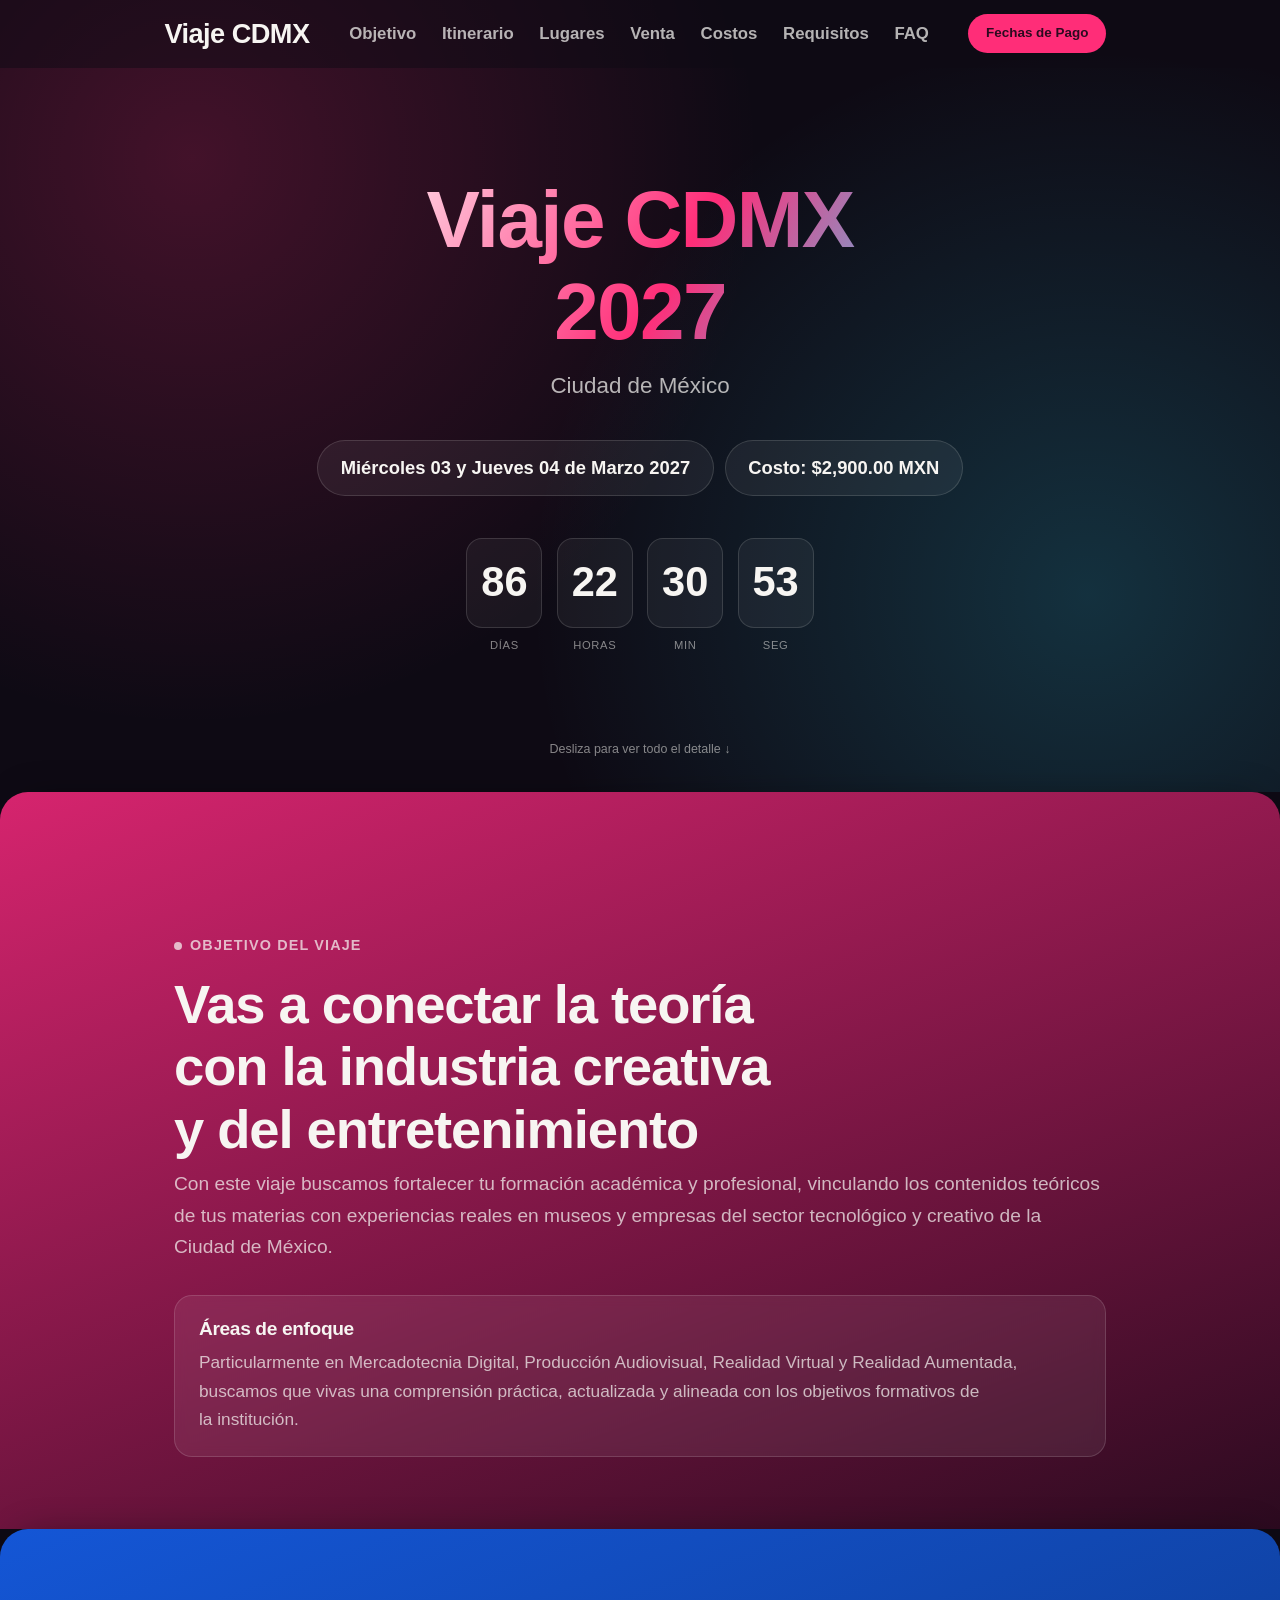
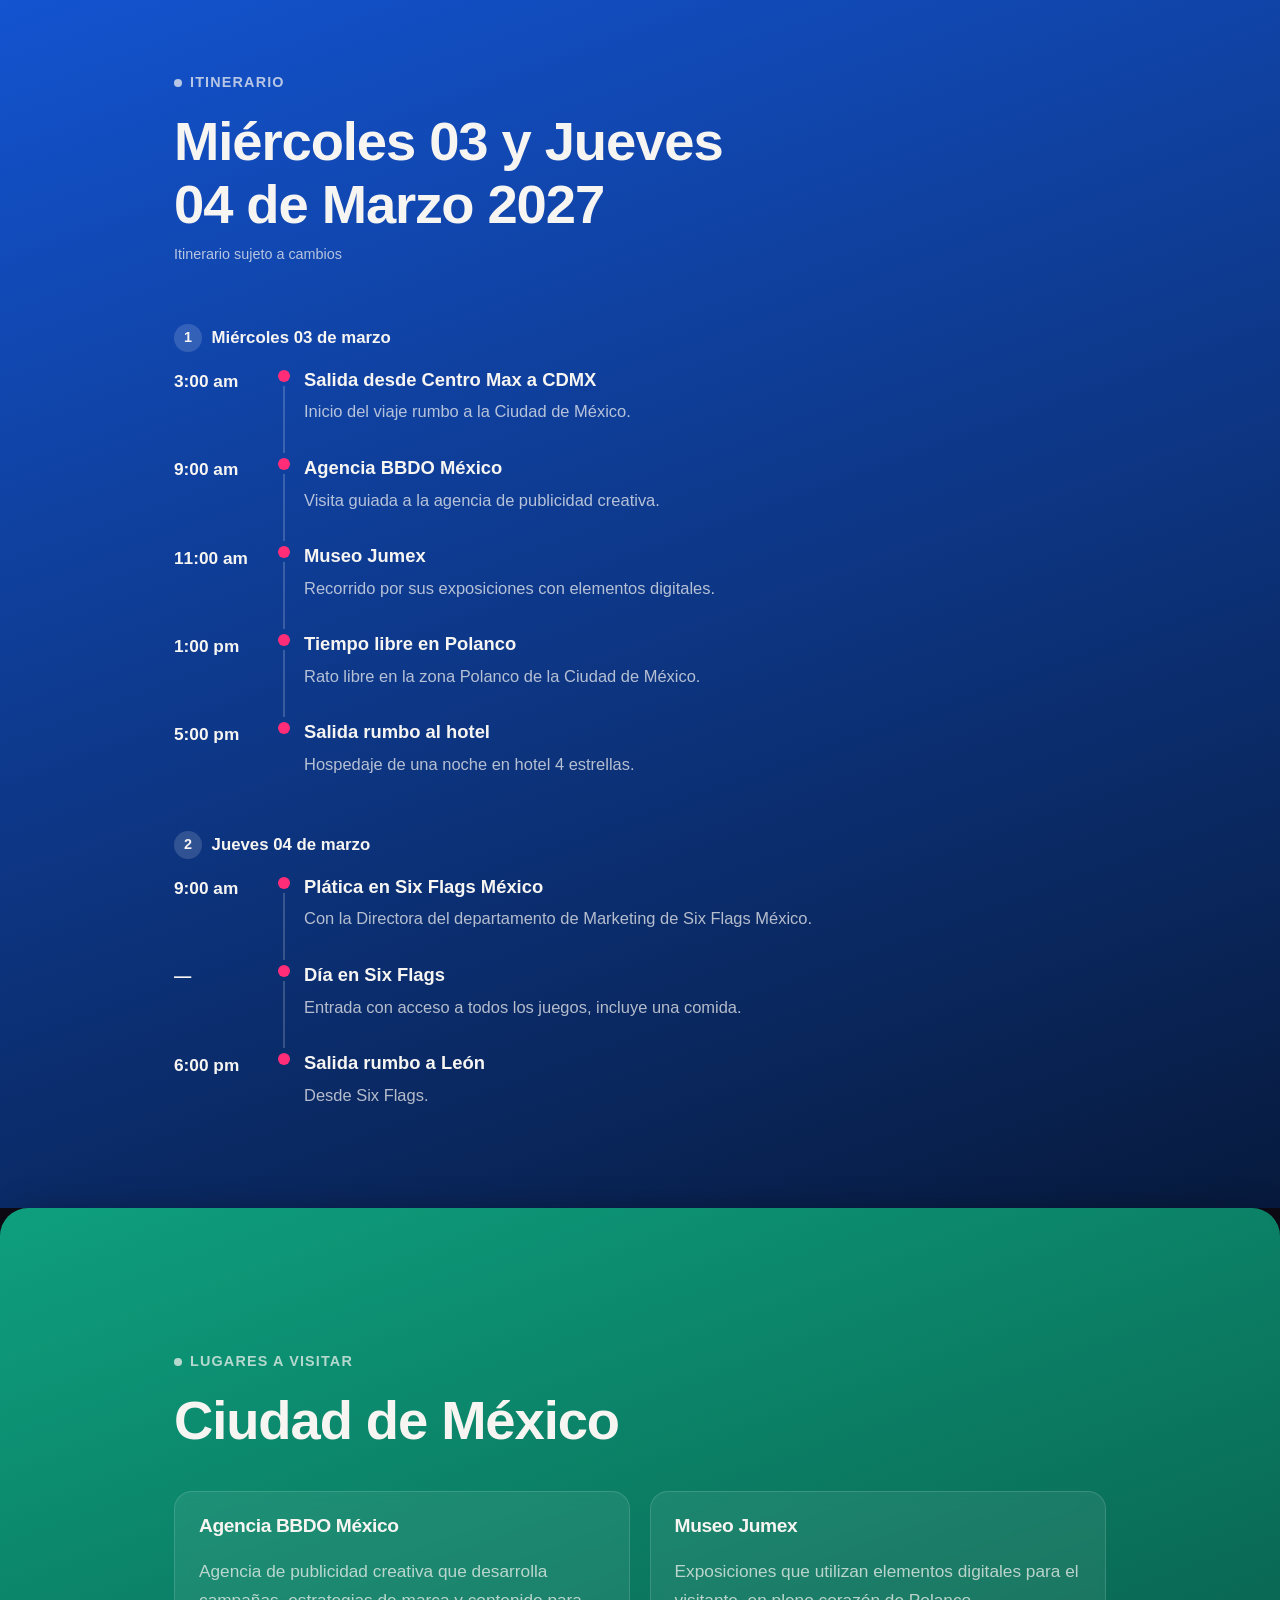
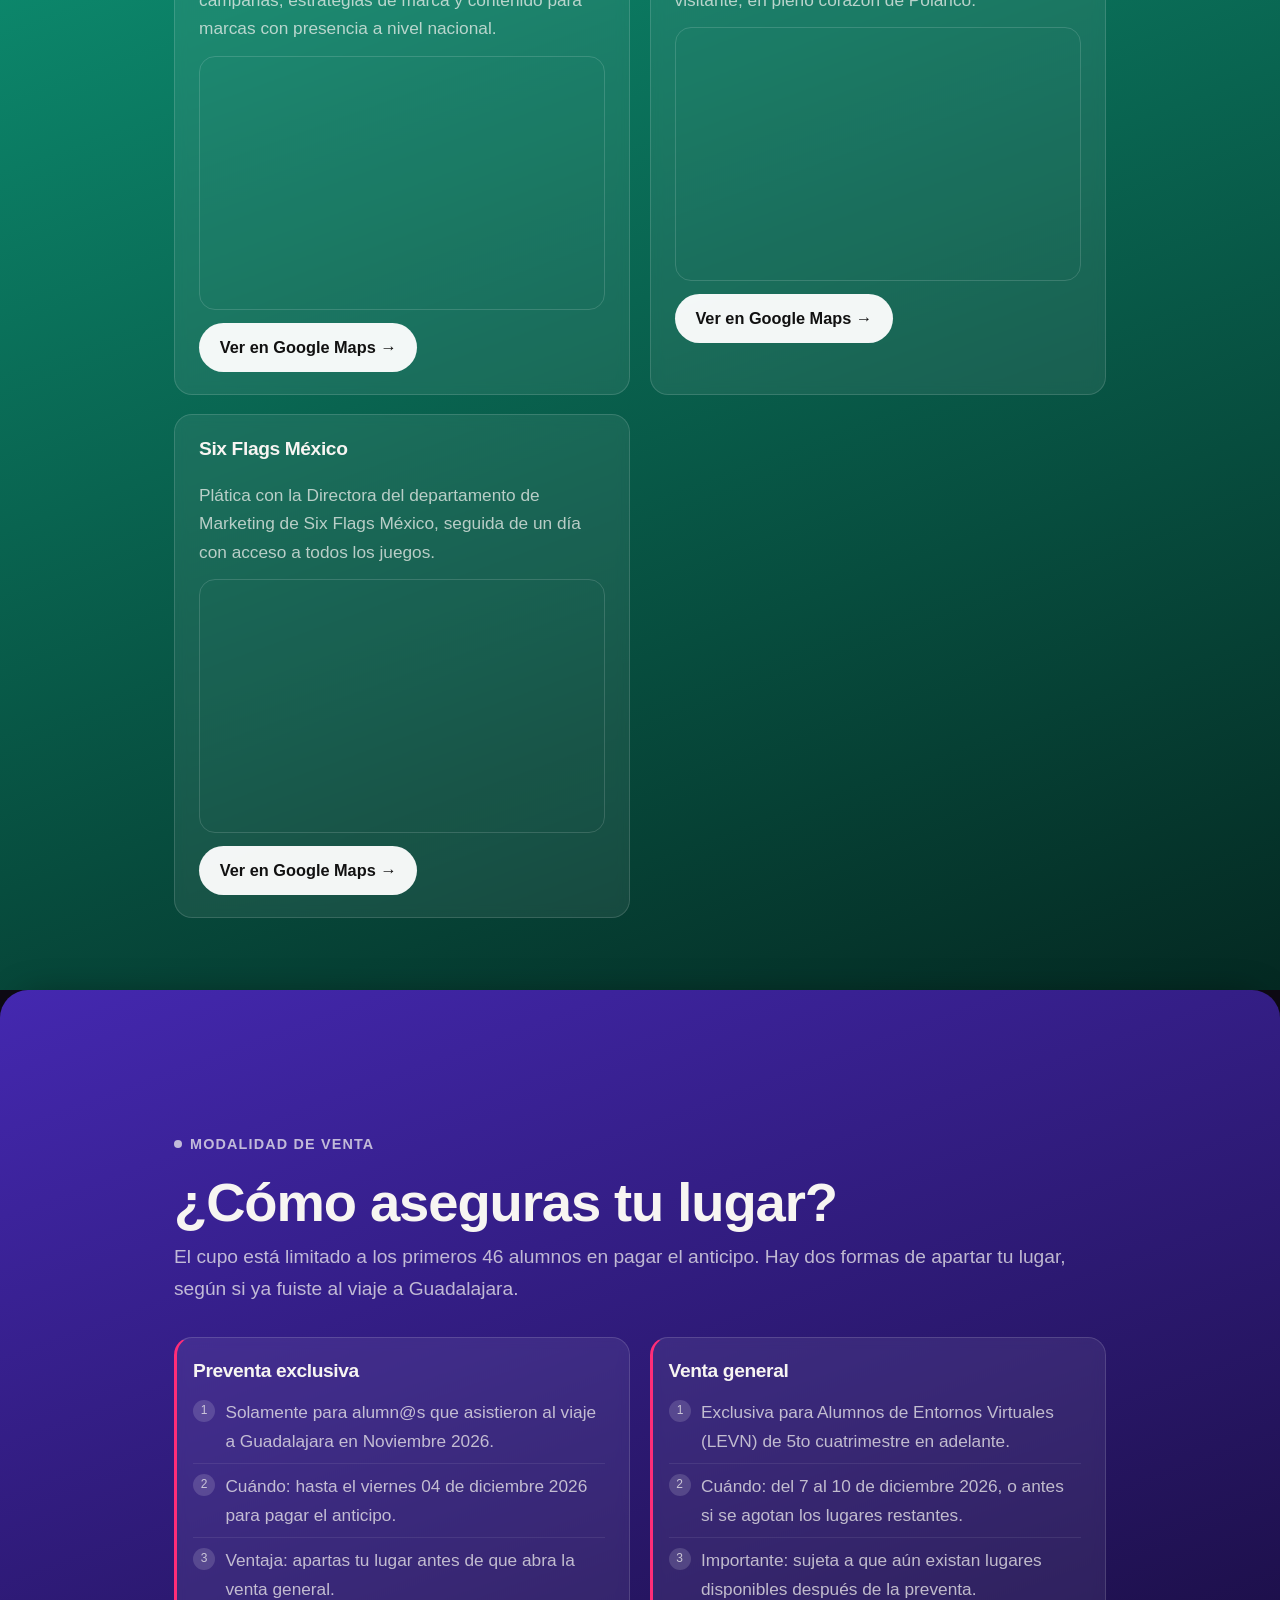
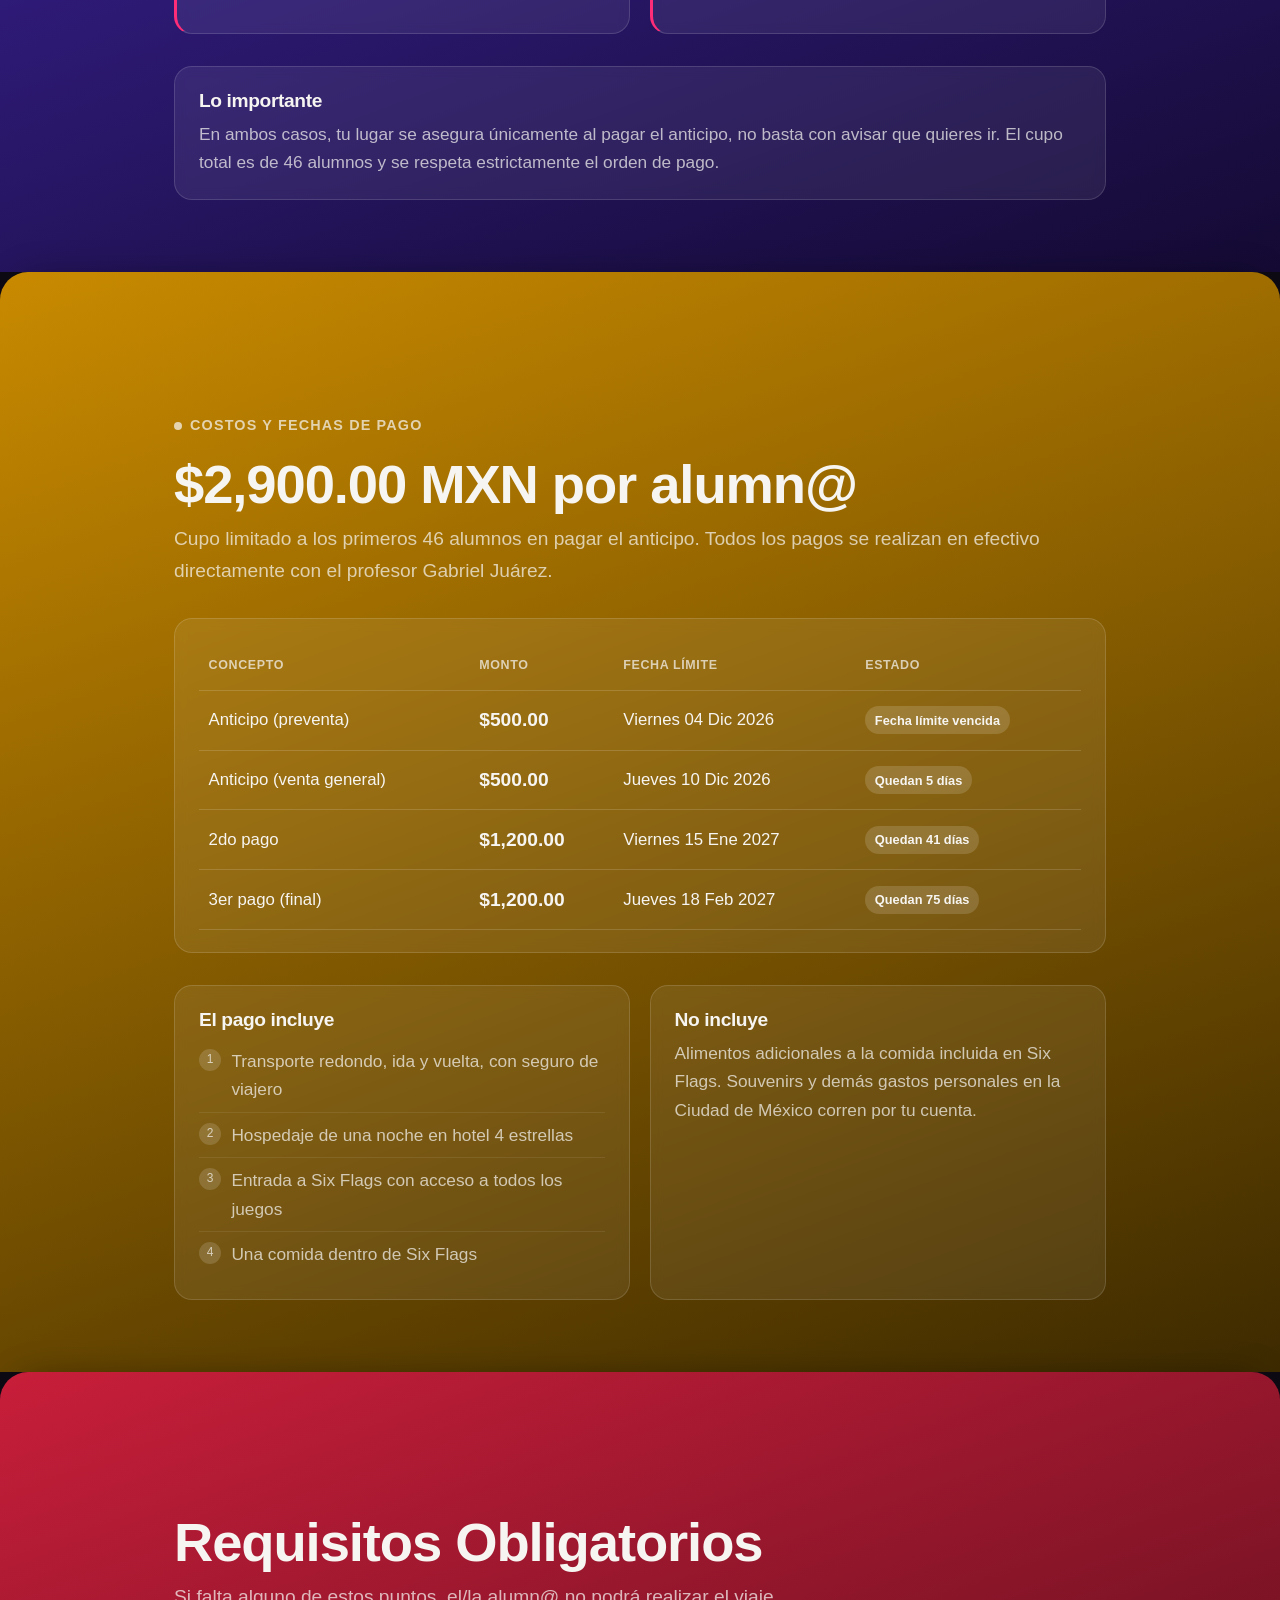
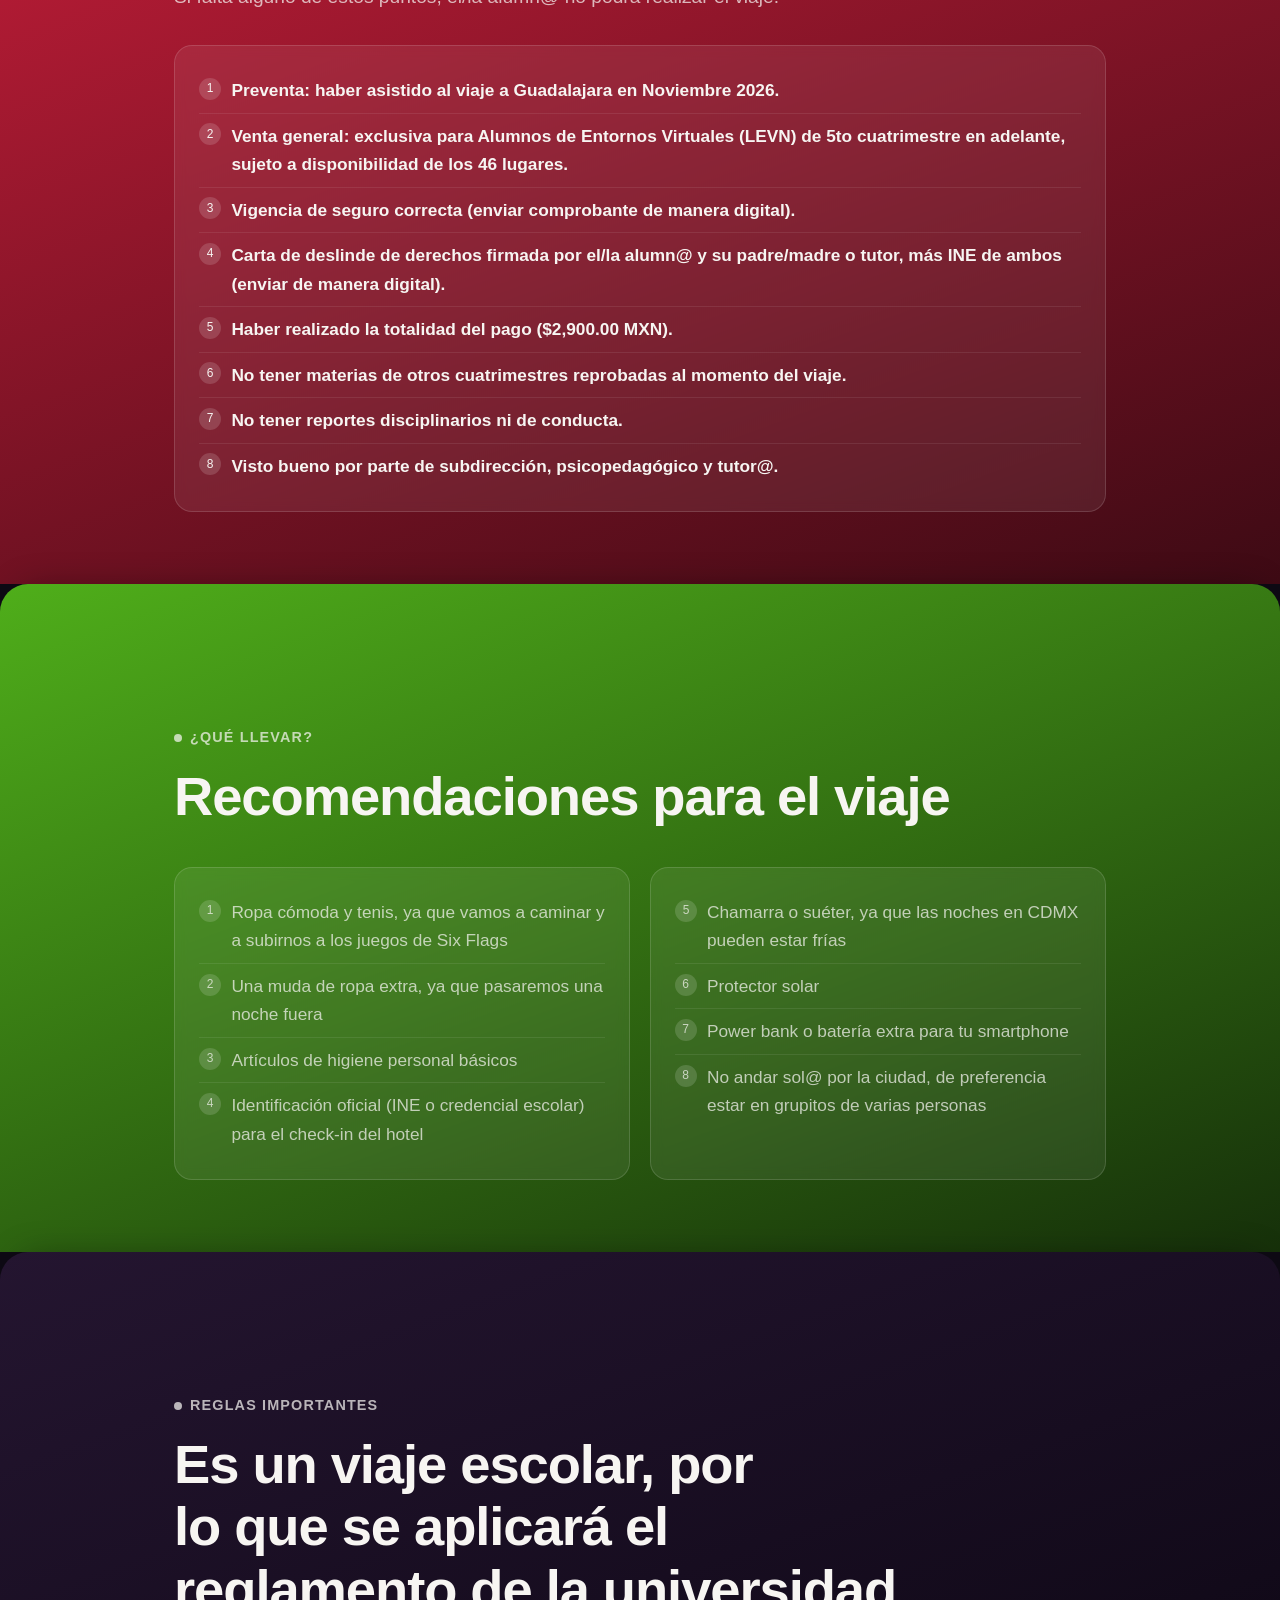
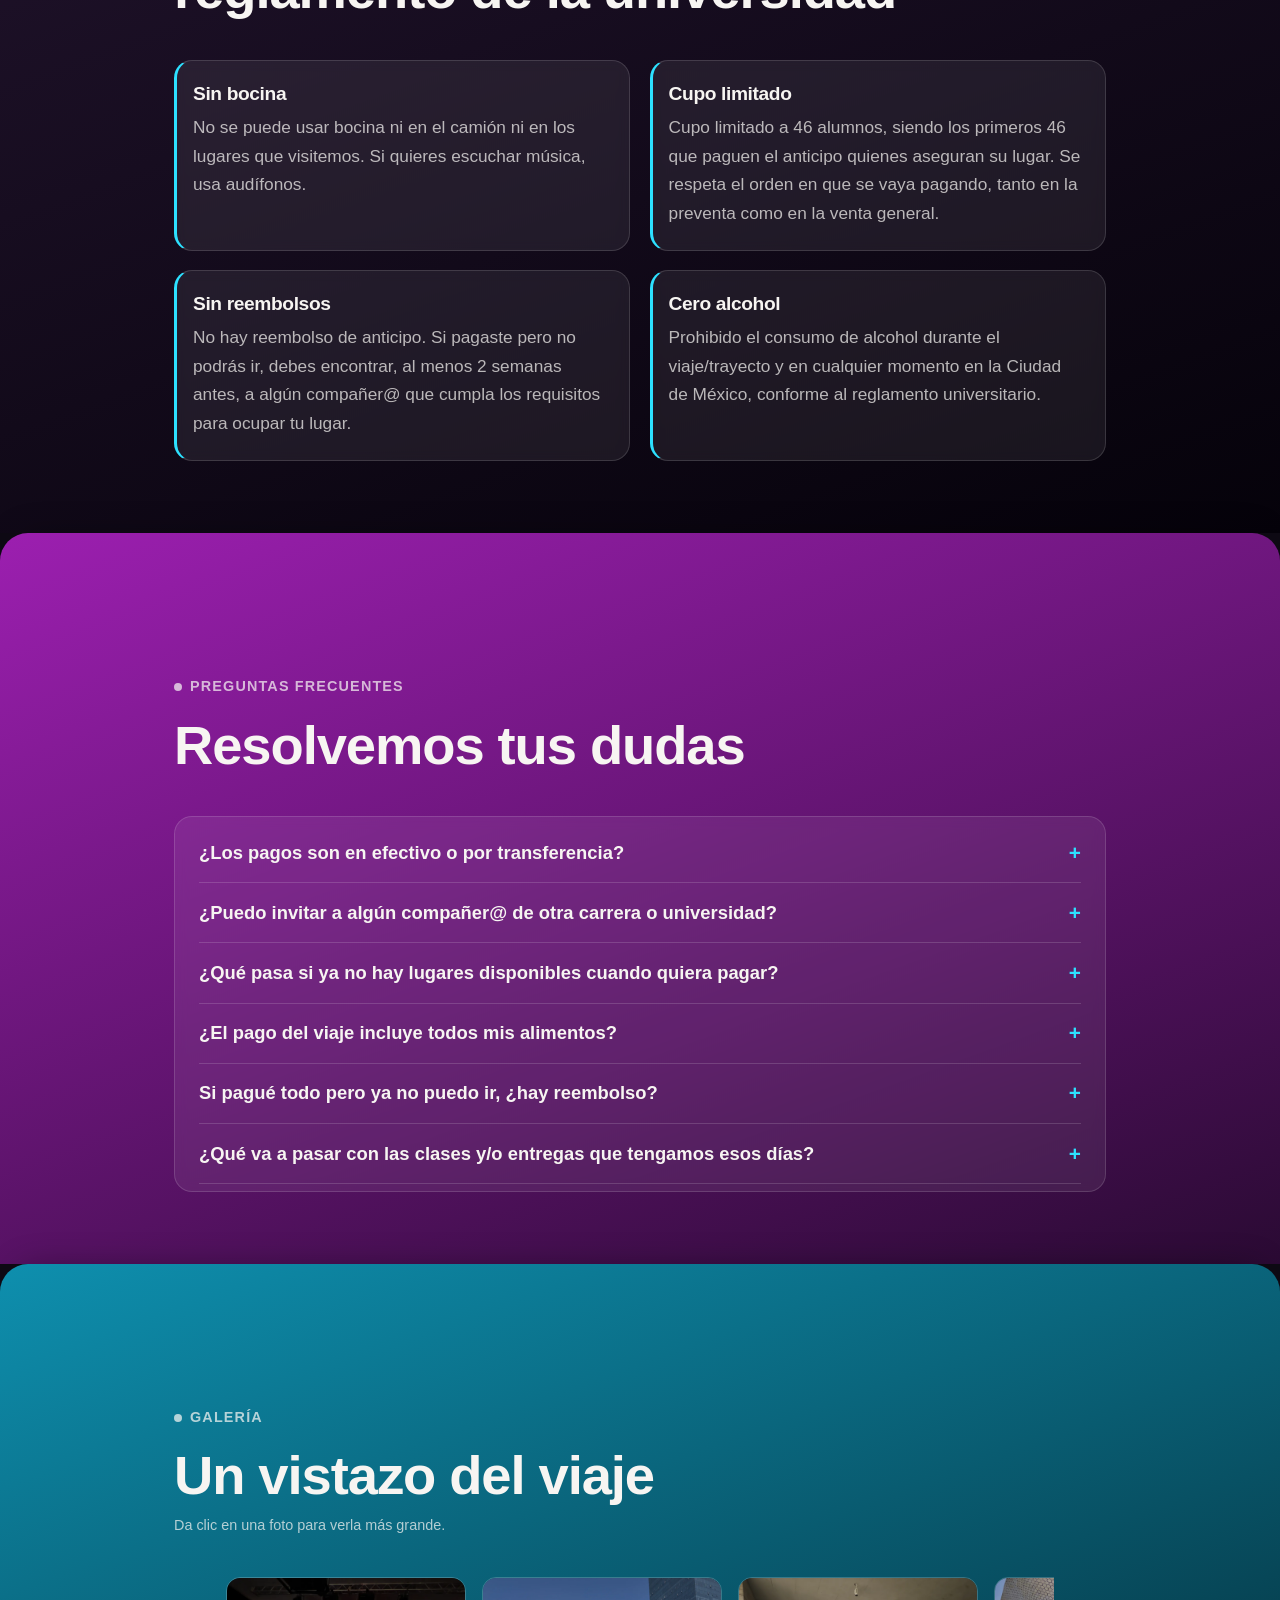
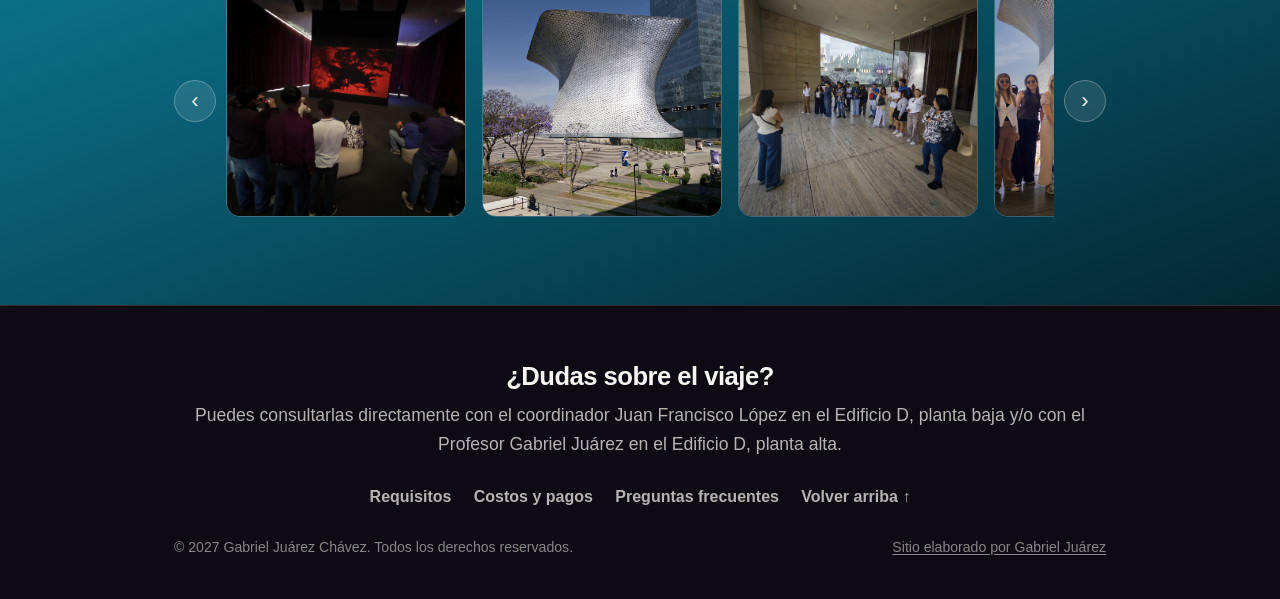
==== commit ae60745c: "Actualizar Viaje CDMX: horario de salida, modalidades de venta, galería - Agrega salida de las 3:00a" ====
--- a/cdmx/index.html
+++ b/cdmx/index.html
@@ -4,7 +4,7 @@
 <meta charset="UTF-8" />
 <meta name="viewport" content="width=device-width, initial-scale=1.0" />
 <title>Viaje CDMX 2027</title>
-<meta name="description" content="Toda la información del viaje académico a la Ciudad de México: BBDO México, Museo Jumex y Six Flags — itinerario, costos, requisitos y preguntas frecuentes." />
+<meta name="description" content="Toda la información del viaje académico a la Ciudad de México: BBDO México, Museo Jumex y Six Flags. Itinerario, costos, requisitos y preguntas frecuentes." />
 <meta name="robots" content="noindex, nofollow" />
 <link rel="stylesheet" href="style.css" />
 </head>
@@ -41,6 +41,7 @@
   <a href="#recomendaciones">Recomendaciones</a>
   <a href="#reglas">Reglas</a>
   <a href="#faq">FAQ</a>
+  <a href="#galeria">Galería</a>
 </div>
 
 <header class="hero" id="top">
@@ -94,6 +95,11 @@
         <div data-anim>
           <div class="day-label"><span class="num">1</span> Miércoles 03 de marzo</div>
           <div class="timeline">
+            <div class="t-item">
+              <div class="t-time">3:00 am</div>
+              <div class="t-dot-col"><div class="t-dot"></div><div class="t-line"></div></div>
+              <div class="t-content"><strong>Salida desde Centro Max a CDMX</strong><span>Inicio del viaje rumbo a la Ciudad de México.</span></div>
+            </div>
             <div class="t-item">
               <div class="t-time">9:00 am</div>
               <div class="t-dot-col"><div class="t-dot"></div><div class="t-line"></div></div>
@@ -190,7 +196,7 @@
           <div class="box sale-track">
             <h3>Preventa exclusiva</h3>
             <ul class="check-list">
-              <li><span class="ico">1</span> Para quién: alumnos que asistieron al viaje a Guadalajara (SD 2026).</li>
+              <li><span class="ico">1</span> Solamente para alumn@s que asistieron al viaje a Guadalajara en Noviembre 2026.</li>
               <li><span class="ico">2</span> Cuándo: hasta el viernes 04 de diciembre 2026 para pagar el anticipo.</li>
               <li><span class="ico">3</span> Ventaja: apartas tu lugar antes de que abra la venta general.</li>
             </ul>
@@ -198,7 +204,7 @@
           <div class="box sale-track">
             <h3>Venta general</h3>
             <ul class="check-list">
-              <li><span class="ico">1</span> Para quién: alumnos de Entornos Virtuales (LEVN, LIA, LDSM) de 5to cuatrimestre en adelante.</li>
+              <li><span class="ico">1</span> Exclusiva para Alumnos de Entornos Virtuales (LEVN) de 5to cuatrimestre en adelante.</li>
               <li><span class="ico">2</span> Cuándo: del 7 al 10 de diciembre 2026, o antes si se agotan los lugares restantes.</li>
               <li><span class="ico">3</span> Importante: sujeta a que aún existan lugares disponibles después de la preventa.</li>
             </ul>
@@ -206,7 +212,7 @@
         </div>
         <div class="box" data-anim>
           <h3>Lo importante</h3>
-          <p>En ambos casos, tu lugar se asegura únicamente al pagar el anticipo — no basta con avisar que quieres ir. El cupo total es de 46 alumnos y se respeta estrictamente el orden de pago.</p>
+          <p>En ambos casos, tu lugar se asegura únicamente al pagar el anticipo, no basta con avisar que quieres ir. El cupo total es de 46 alumnos y se respeta estrictamente el orden de pago.</p>
         </div>
       </div>
     </div>
@@ -219,7 +225,7 @@
         <div data-anim>
           <span class="eyebrow">Costos y fechas de pago</span>
           <h2>$2,900.00 MXN por alumn@</h2>
-          <p class="lede">Cupo limitado a los primeros 46 alumnos en pagar el anticipo. Todos los pagos se realizan en efectivo directamente a tu Tutor@ o con el profe Gabriel Juárez.</p>
+          <p class="lede">Cupo limitado a los primeros 46 alumnos en pagar el anticipo. Todos los pagos se realizan en efectivo directamente con el profesor Gabriel Juárez.</p>
         </div>
 
         <div class="box" data-anim>
@@ -285,8 +291,8 @@
         </div>
         <div class="box" data-anim>
           <ul class="check-list">
-            <li><span class="ico">1</span> <strong>Preventa: haber asistido al viaje a Guadalajara (SD 2026).</strong></li>
-            <li><span class="ico">2</span> <strong>Venta general: ser alumno de Entornos Virtuales (LEVN, LIA, LDSM) de 5to cuatrimestre en adelante, sujeto a disponibilidad de los 46 lugares.</strong></li>
+            <li><span class="ico">1</span> <strong>Preventa: haber asistido al viaje a Guadalajara en Noviembre 2026.</strong></li>
+            <li><span class="ico">2</span> <strong>Venta general: exclusiva para Alumnos de Entornos Virtuales (LEVN) de 5to cuatrimestre en adelante, sujeto a disponibilidad de los 46 lugares.</strong></li>
             <li><span class="ico">3</span> <strong>Vigencia de seguro correcta (enviar comprobante de manera digital).</strong></li>
             <li><span class="ico">4</span> <strong>Carta de deslinde de derechos firmada por el/la alumn@ y su padre/madre o tutor, más INE de ambos (enviar de manera digital).</strong></li>
             <li><span class="ico">5</span> <strong>Haber realizado la totalidad del pago ($2,900.00 MXN).</strong></li>
@@ -310,15 +316,15 @@
         <div class="grid-2" data-anim>
           <div class="box">
             <ul class="check-list">
-              <li><span class="ico">1</span> Ropa cómoda y tenis — vamos a caminar y a subirnos a los juegos de Six Flags</li>
-              <li><span class="ico">2</span> Una muda de ropa extra — pasaremos una noche fuera</li>
+              <li><span class="ico">1</span> Ropa cómoda y tenis, ya que vamos a caminar y a subirnos a los juegos de Six Flags</li>
+              <li><span class="ico">2</span> Una muda de ropa extra, ya que pasaremos una noche fuera</li>
               <li><span class="ico">3</span> Artículos de higiene personal básicos</li>
               <li><span class="ico">4</span> Identificación oficial (INE o credencial escolar) para el check-in del hotel</li>
             </ul>
           </div>
           <div class="box">
             <ul class="check-list">
-              <li><span class="ico">5</span> Chamarra o suéter — las noches en CDMX pueden estar frías</li>
+              <li><span class="ico">5</span> Chamarra o suéter, ya que las noches en CDMX pueden estar frías</li>
               <li><span class="ico">6</span> Protector solar</li>
               <li><span class="ico">7</span> Power bank o batería extra para tu smartphone</li>
               <li><span class="ico">8</span> No andar sol@ por la ciudad, de preferencia estar en grupitos de varias personas</li>
@@ -357,12 +363,12 @@
         </div>
         <div class="box" data-anim style="padding: 0.4rem 1.5rem;">
           <div class="faq-item">
-            <button class="faq-q">¿Los pagos al tutor son en efectivo o por transferencia? <span class="plus">+</span></button>
-            <div class="faq-a"><p>Solamente se reciben pagos en efectivo, directamente con tu Tutor@ o con el profe Gabriel Juárez.</p></div>
+            <button class="faq-q">¿Los pagos son en efectivo o por transferencia? <span class="plus">+</span></button>
+            <div class="faq-a"><p>Solamente se reciben pagos en efectivo, directamente con el profesor Gabriel Juárez.</p></div>
           </div>
           <div class="faq-item">
             <button class="faq-q">¿Puedo invitar a algún compañer@ de otra carrera o universidad? <span class="plus">+</span></button>
-            <div class="faq-a"><p>No. Solo pueden ir quienes cumplan los requisitos de la preventa (haber ido a Guadalajara) o de la venta general (Entornos Virtuales de 5to cuatrimestre en adelante).</p></div>
+            <div class="faq-a"><p>No. Solo pueden ir quienes cumplan los requisitos de la preventa (haber ido a Guadalajara) o de la venta general (Alumnos de Entornos Virtuales LEVN de 5to cuatrimestre en adelante).</p></div>
           </div>
           <div class="faq-item">
             <button class="faq-q">¿Qué pasa si ya no hay lugares disponibles cuando quiera pagar? <span class="plus">+</span></button>
@@ -380,6 +386,34 @@
             <button class="faq-q">¿Qué va a pasar con las clases y/o entregas que tengamos esos días? <span class="plus">+</span></button>
             <div class="faq-a"><p>Coordinación enviará a los docentes el listado de alumnos que realizarán el viaje, para que no cuente como falta y puedan tener otra fecha de entrega.</p></div>
           </div>
+        </div>
+      </div>
+    </div>
+  </section>
+
+  <!-- GALERIA -->
+  <section class="card card-galeria" id="galeria">
+    <div class="wrap">
+      <div class="card-inner">
+        <div data-anim>
+          <span class="eyebrow">Galería</span>
+          <h2>Un vistazo del viaje</h2>
+          <p class="lede" style="font-size:0.9rem;">Da clic en una foto para verla más grande.</p>
+        </div>
+        <div class="carousel-wrap" data-anim>
+          <button class="carousel-arrow carousel-prev" onclick="scrollCarousel(-1)" aria-label="Anterior">‹</button>
+          <div class="gallery-carousel" id="gallery-carousel">
+            <div class="tile" data-index="1" onclick="openLightbox(1)"><img src="cdmx-1.webp" alt="Foto del viaje 1" loading="lazy" draggable="false" oncontextmenu="return false"></div>
+            <div class="tile" data-index="2" onclick="openLightbox(2)"><img src="cdmx-2.webp" alt="Foto del viaje 2" loading="lazy" draggable="false" oncontextmenu="return false"></div>
+            <div class="tile" data-index="3" onclick="openLightbox(3)"><img src="cdmx-3.webp" alt="Foto del viaje 3" loading="lazy" draggable="false" oncontextmenu="return false"></div>
+            <div class="tile" data-index="4" onclick="openLightbox(4)"><img src="cdmx-4.webp" alt="Foto del viaje 4" loading="lazy" draggable="false" oncontextmenu="return false"></div>
+            <div class="tile" data-index="5" onclick="openLightbox(5)"><img src="cdmx-5.webp" alt="Foto del viaje 5" loading="lazy" draggable="false" oncontextmenu="return false"></div>
+            <div class="tile" data-index="6" onclick="openLightbox(6)"><img src="cdmx-6.webp" alt="Foto del viaje 6" loading="lazy" draggable="false" oncontextmenu="return false"></div>
+            <div class="tile" data-index="7" onclick="openLightbox(7)"><img src="cdmx-7.webp" alt="Foto del viaje 7" loading="lazy" draggable="false" oncontextmenu="return false"></div>
+            <div class="tile" data-index="8" onclick="openLightbox(8)"><img src="cdmx-8.webp" alt="Foto del viaje 8" loading="lazy" draggable="false" oncontextmenu="return false"></div>
+            <div class="tile" data-index="9" onclick="openLightbox(9)"><img src="cdmx-9.webp" alt="Foto del viaje 9" loading="lazy" draggable="false" oncontextmenu="return false"></div>
+          </div>
+          <button class="carousel-arrow carousel-next" onclick="scrollCarousel(1)" aria-label="Siguiente">›</button>
         </div>
       </div>
     </div>
@@ -404,6 +438,13 @@
   </div>
 </footer>
 
+<div class="lightbox" id="lightbox" onclick="closeLightbox(event)">
+  <button class="lightbox-close" onclick="closeLightbox(event)" aria-label="Cerrar">✕</button>
+  <button class="lightbox-nav lightbox-prev" onclick="lightboxStep(event,-1)" aria-label="Foto anterior">‹</button>
+  <div class="lightbox-tile" id="lightbox-tile"></div>
+  <button class="lightbox-nav lightbox-next" onclick="lightboxStep(event,1)" aria-label="Foto siguiente">›</button>
+</div>
+
 <script src="main.js"></script>
 </body>
 </html>
--- a/cdmx/style.css
+++ b/cdmx/style.css
@@ -27,6 +27,7 @@
   --c-recos:     #4FAE1A;
   --c-reglas:    #1A1024;
   --c-faq:       #9C1FB0;
+  --c-galeria:   #0E8FAE;
 }
 
 * , *::before, *::after { box-sizing: border-box; margin: 0; padding: 0; }
@@ -149,6 +150,7 @@
 .card-recos      { background: linear-gradient(160deg, var(--c-recos), #16300A); }
 .card-reglas     { background: linear-gradient(160deg, #241530, #05020A); }
 .card-faq        { background: linear-gradient(160deg, var(--c-faq), #2A0A33); }
+.card-galeria    { background: linear-gradient(160deg, var(--c-galeria), #042833); }
 
 /* generic content blocks reused across cards */
 .grid-2 { display: grid; grid-template-columns: repeat(2, 1fr); gap: 1.2rem; }
@@ -210,6 +212,60 @@
 .faq-item.open .faq-a { max-height: 340px; }
 .faq-a p { padding: 0 0 1.1rem; color: var(--text-dim); font-size: 1.05rem; }
 
+/* ---- Galeria: carrusel ---- */
+.carousel-wrap { position: relative; display: flex; align-items: center; gap: 0.6rem; }
+.gallery-carousel {
+  display: flex; gap: 1rem; overflow-x: auto; scroll-snap-type: x mandatory;
+  scroll-behavior: smooth; padding: 0.4rem 0.2rem 1rem;
+  scrollbar-width: thin; scrollbar-color: rgba(247,245,242,0.35) transparent;
+}
+.gallery-carousel::-webkit-scrollbar { height: 6px; }
+.gallery-carousel::-webkit-scrollbar-thumb { background: rgba(247,245,242,0.3); border-radius: 3px; }
+.gallery-carousel .tile {
+  flex: none; width: 240px; aspect-ratio: 1; border-radius: 14px; scroll-snap-align: start;
+  overflow: hidden; cursor: pointer;
+  border: 1px solid rgba(255,255,255,0.2);
+  transition: transform var(--tr), border-color var(--tr);
+}
+.gallery-carousel .tile img {
+  width: 100%; height: 100%; object-fit: cover;
+  user-select: none; -webkit-user-drag: none; -webkit-touch-callout: none; pointer-events: none;
+}
+.gallery-carousel .tile:hover { transform: translateY(-4px); border-color: rgba(255,255,255,0.5); }
+.carousel-arrow {
+  flex: none; width: 42px; height: 42px; border-radius: 50%;
+  background: rgba(255,255,255,0.1); border: 1px solid rgba(255,255,255,0.25);
+  color: var(--paper); font-size: 1.4rem; line-height: 1; display: flex; align-items: center; justify-content: center;
+  transition: background var(--tr);
+}
+.carousel-arrow:hover { background: rgba(255,255,255,0.22); }
+
+/* ---- Lightbox ---- */
+.lightbox {
+  position: fixed; inset: 0; z-index: 900; background: rgba(5,6,12,0.92);
+  display: flex; align-items: center; justify-content: center;
+  opacity: 0; pointer-events: none; transition: opacity 0.25s ease;
+}
+.lightbox.open { opacity: 1; pointer-events: auto; }
+.lightbox-tile {
+  max-width: min(85vw, 900px); max-height: 82vh; border-radius: 12px; overflow: hidden;
+  display: flex; align-items: center; justify-content: center;
+}
+.lightbox-tile img {
+  max-width: min(85vw, 900px); max-height: 82vh; width: auto; height: auto; border-radius: 12px; display: block;
+  user-select: none; -webkit-user-drag: none; -webkit-touch-callout: none; pointer-events: none;
+}
+.lightbox-close {
+  position: absolute; top: 1.5rem; right: 1.5rem; width: 44px; height: 44px; border-radius: 50%;
+  background: rgba(255,255,255,0.1); border: 1px solid rgba(255,255,255,0.25); color: var(--paper); font-size: 1.1rem;
+}
+.lightbox-nav {
+  position: absolute; top: 50%; transform: translateY(-50%); width: 52px; height: 52px; border-radius: 50%;
+  background: rgba(255,255,255,0.1); border: 1px solid rgba(255,255,255,0.25); color: var(--paper); font-size: 1.8rem; line-height: 1;
+}
+.lightbox-prev { left: 1.5rem; }
+.lightbox-next { right: 1.5rem; }
+
 /* ============ FOOTER ============ */
 footer {
   position: relative; z-index: 2; background: var(--ink); padding: 3.5rem 1.5rem 2.5rem;
@@ -246,4 +302,10 @@
   .countdown { gap: 0.5rem; }
   .countdown .cell { min-width: 60px; }
   .countdown .num { font-size: 1.4rem; padding: 0.5rem 0.2rem; }
-}
+  .gallery-carousel .tile { width: 180px; }
+  .carousel-arrow { width: 34px; height: 34px; font-size: 1.1rem; }
+  .lightbox-tile { width: min(85vw, 640px); }
+  .lightbox-nav { width: 40px; height: 40px; font-size: 1.4rem; }
+  .lightbox-prev { left: 0.6rem; }
+  .lightbox-next { right: 0.6rem; }
+}
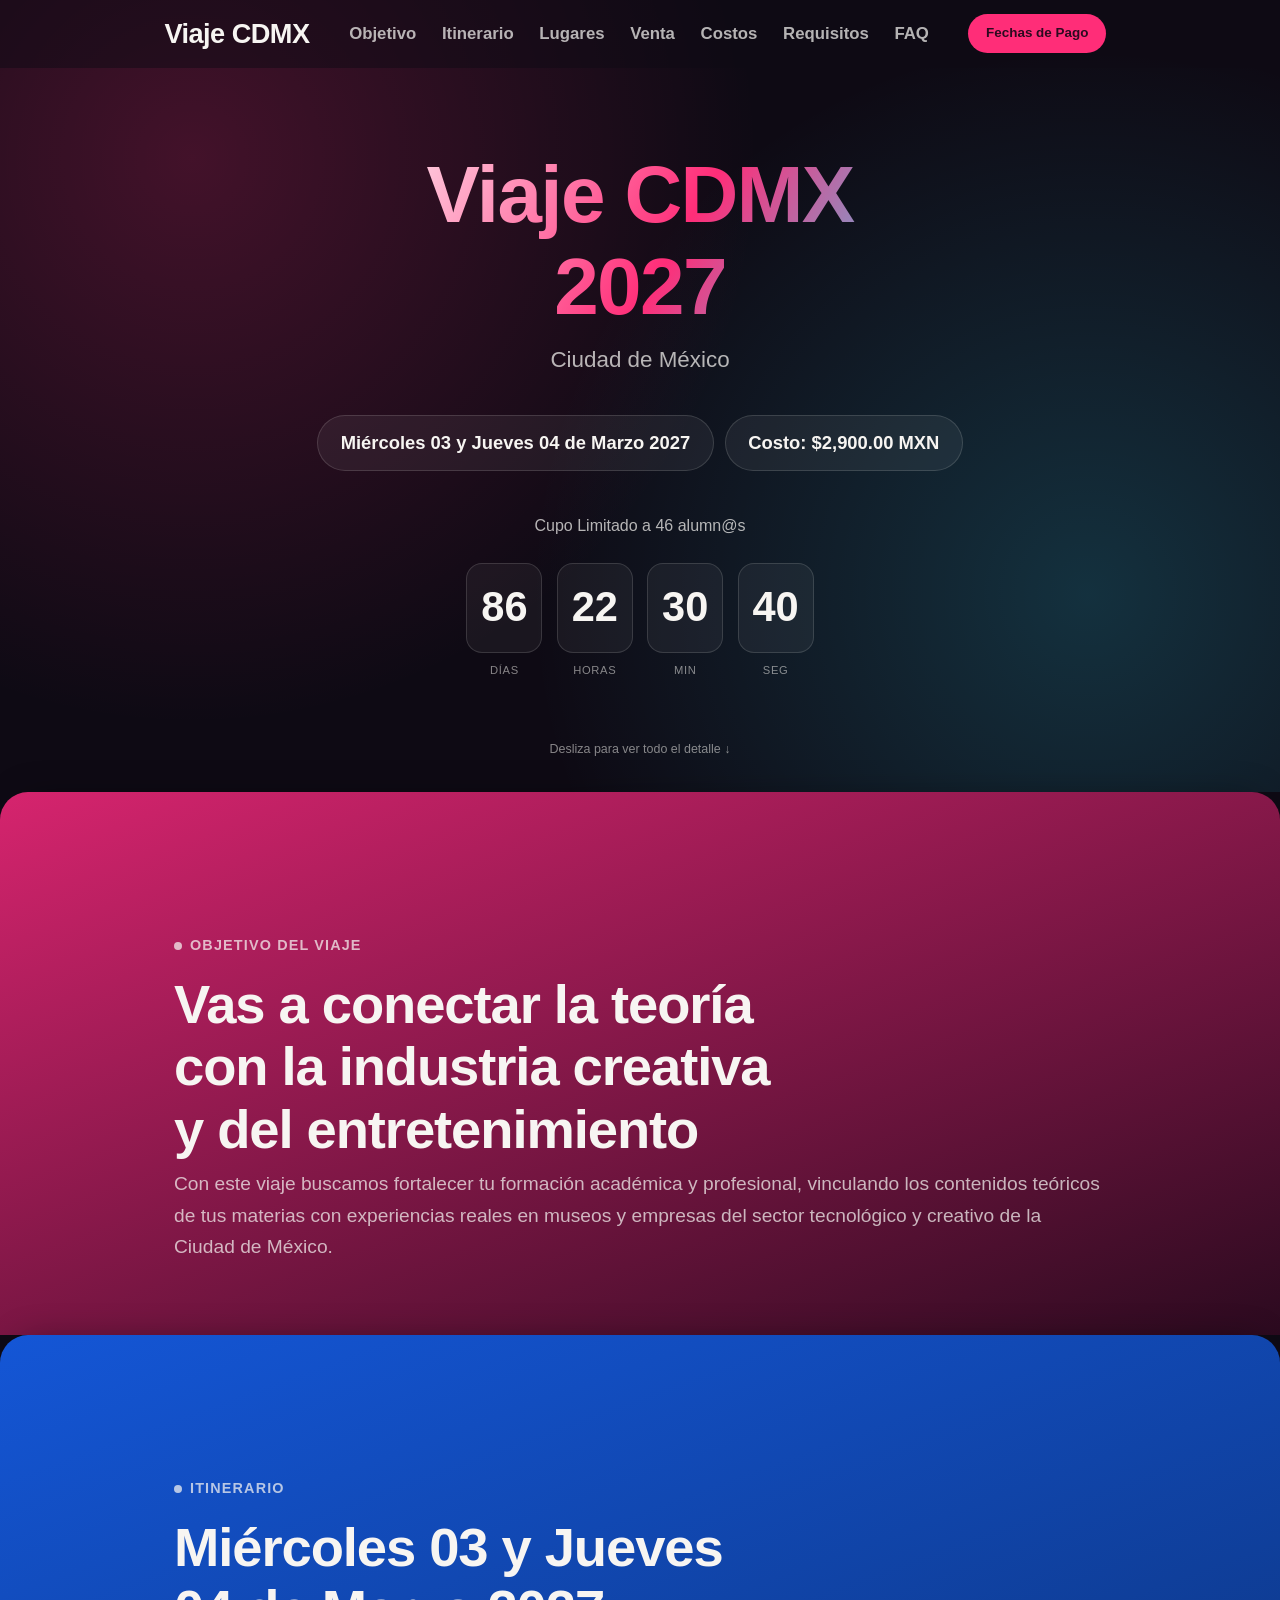
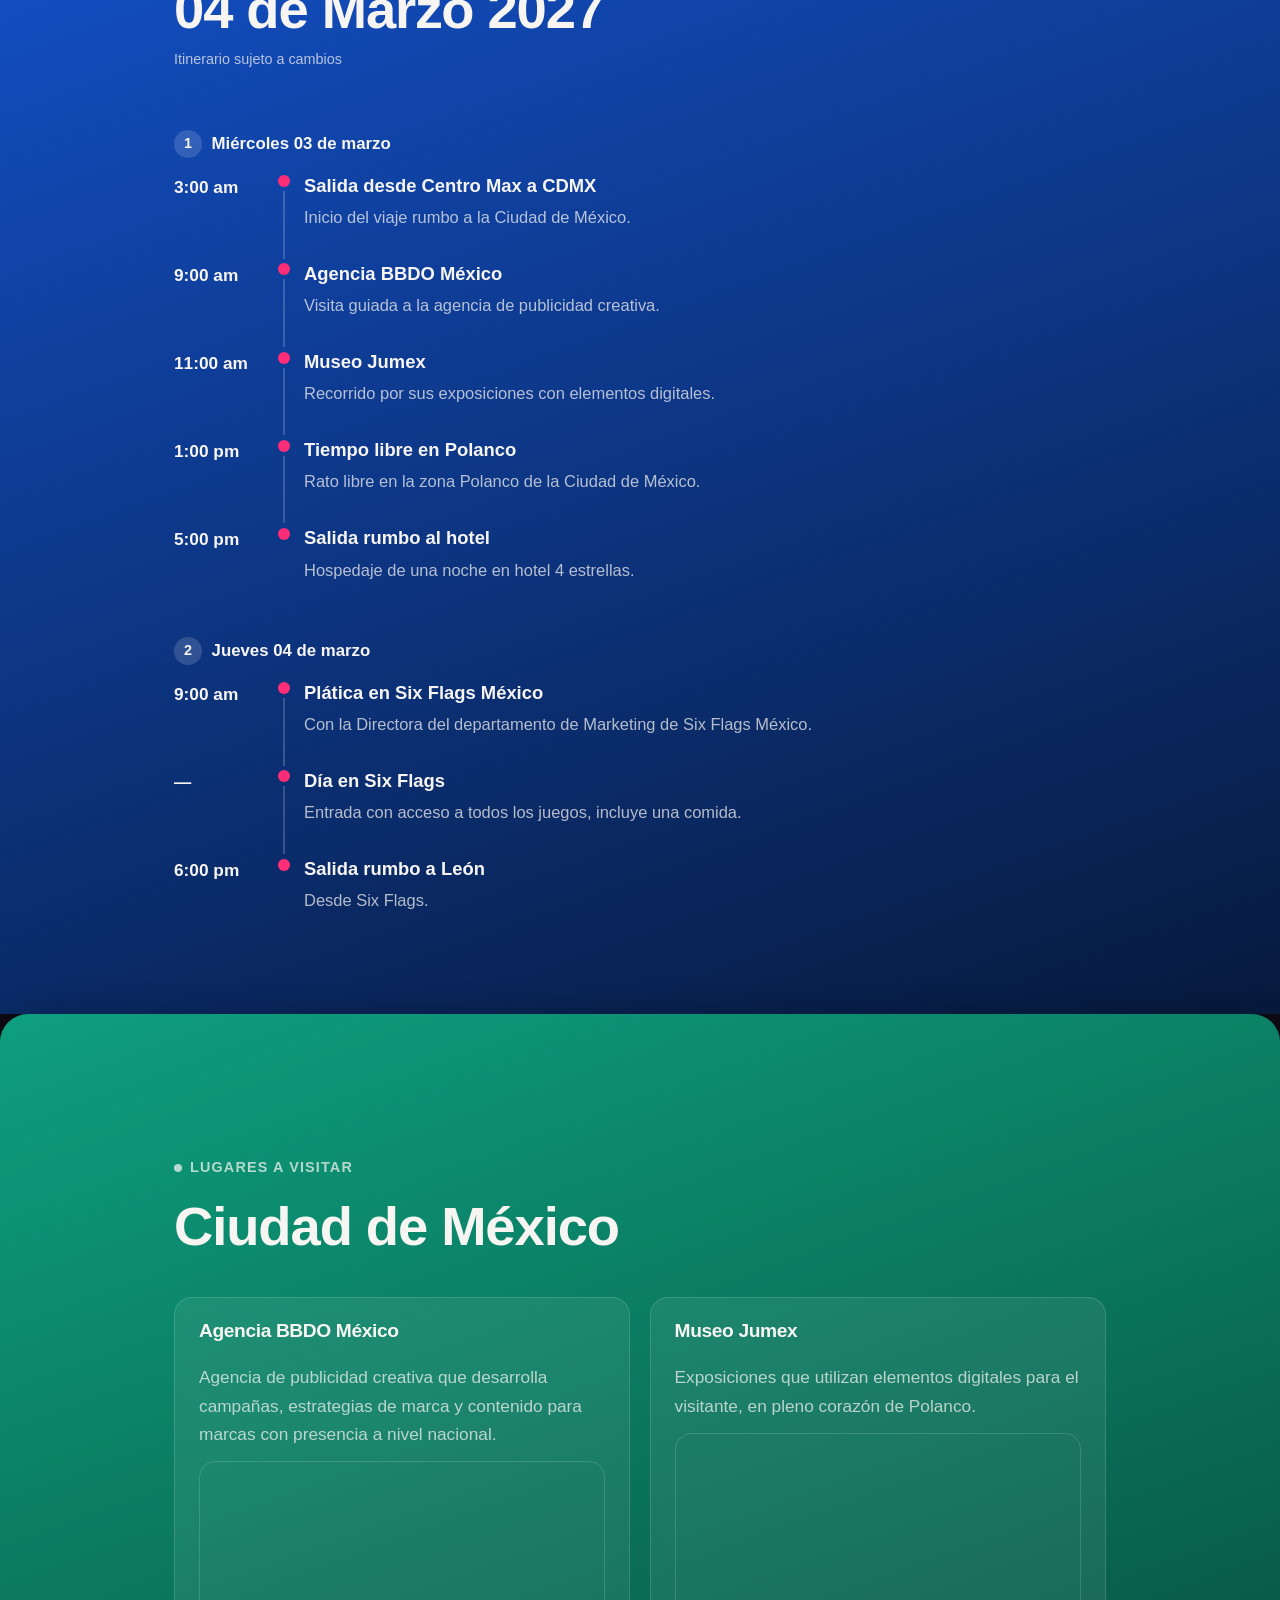
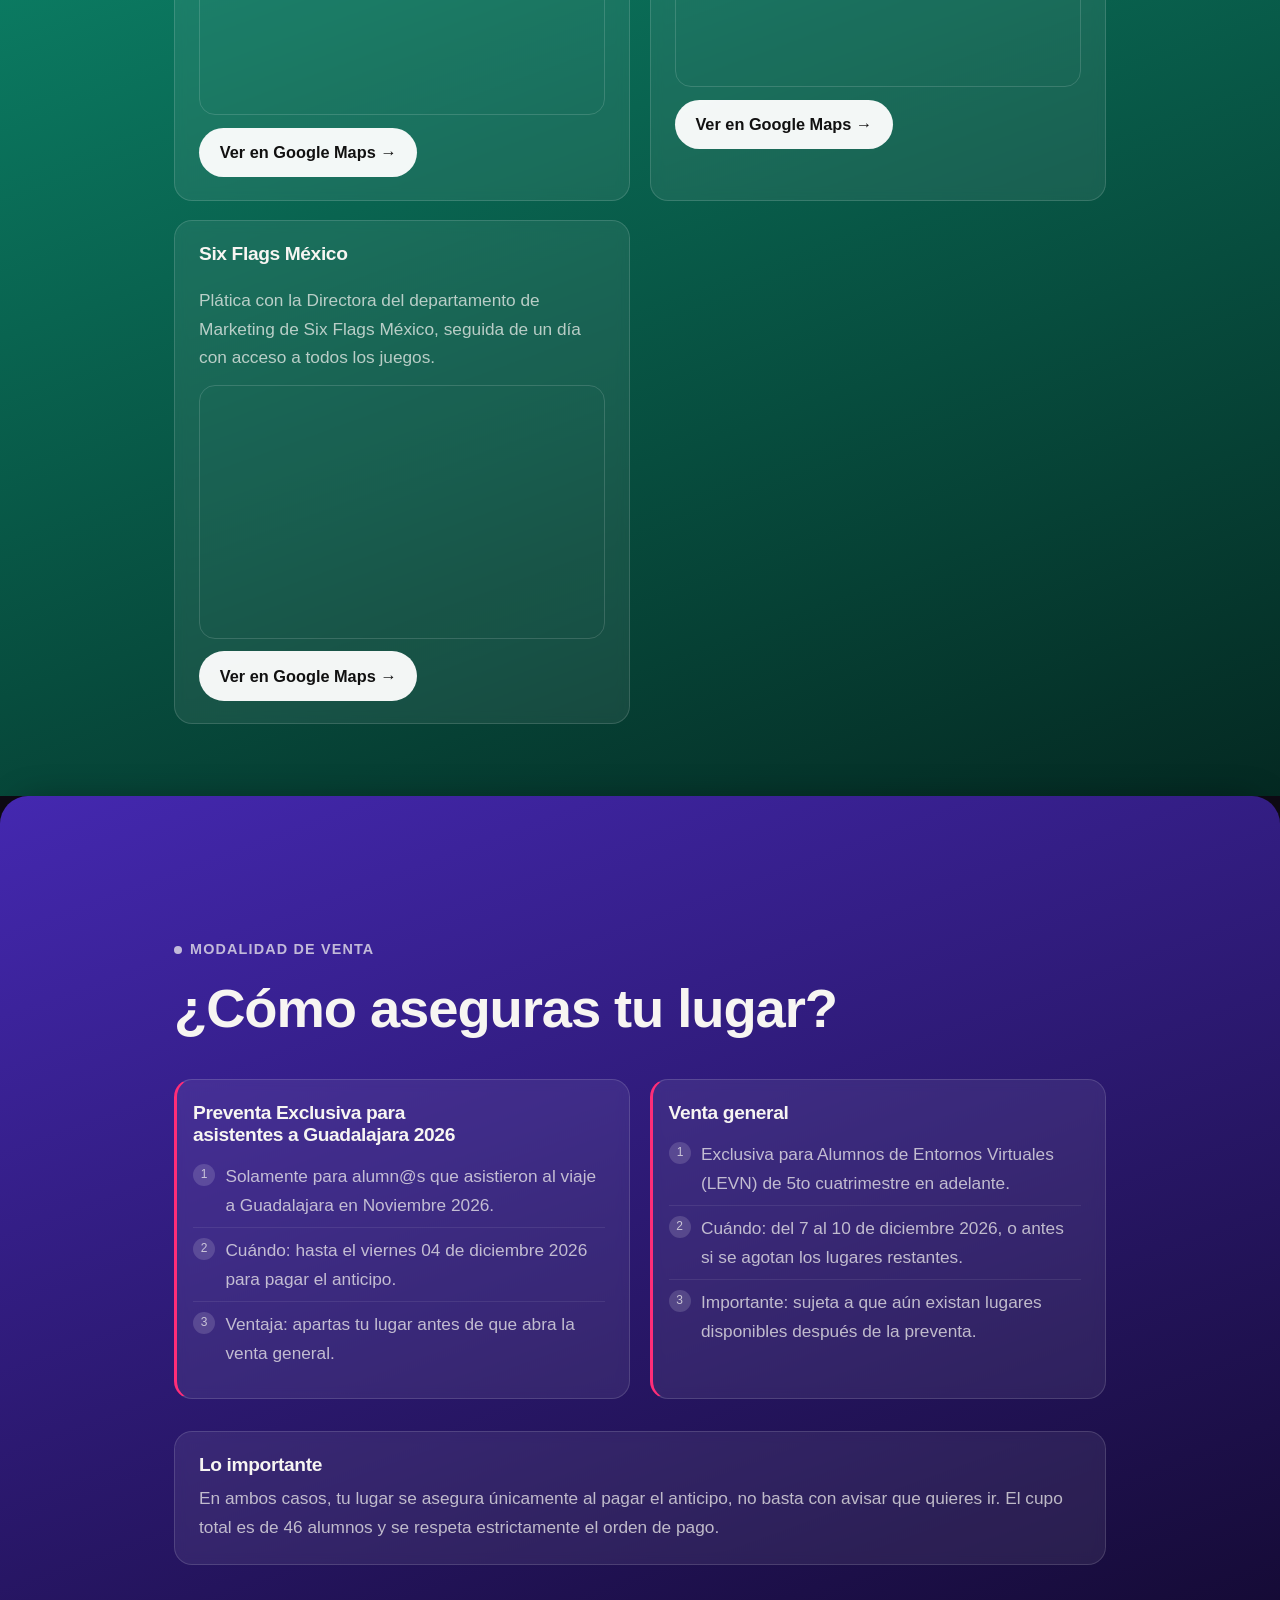
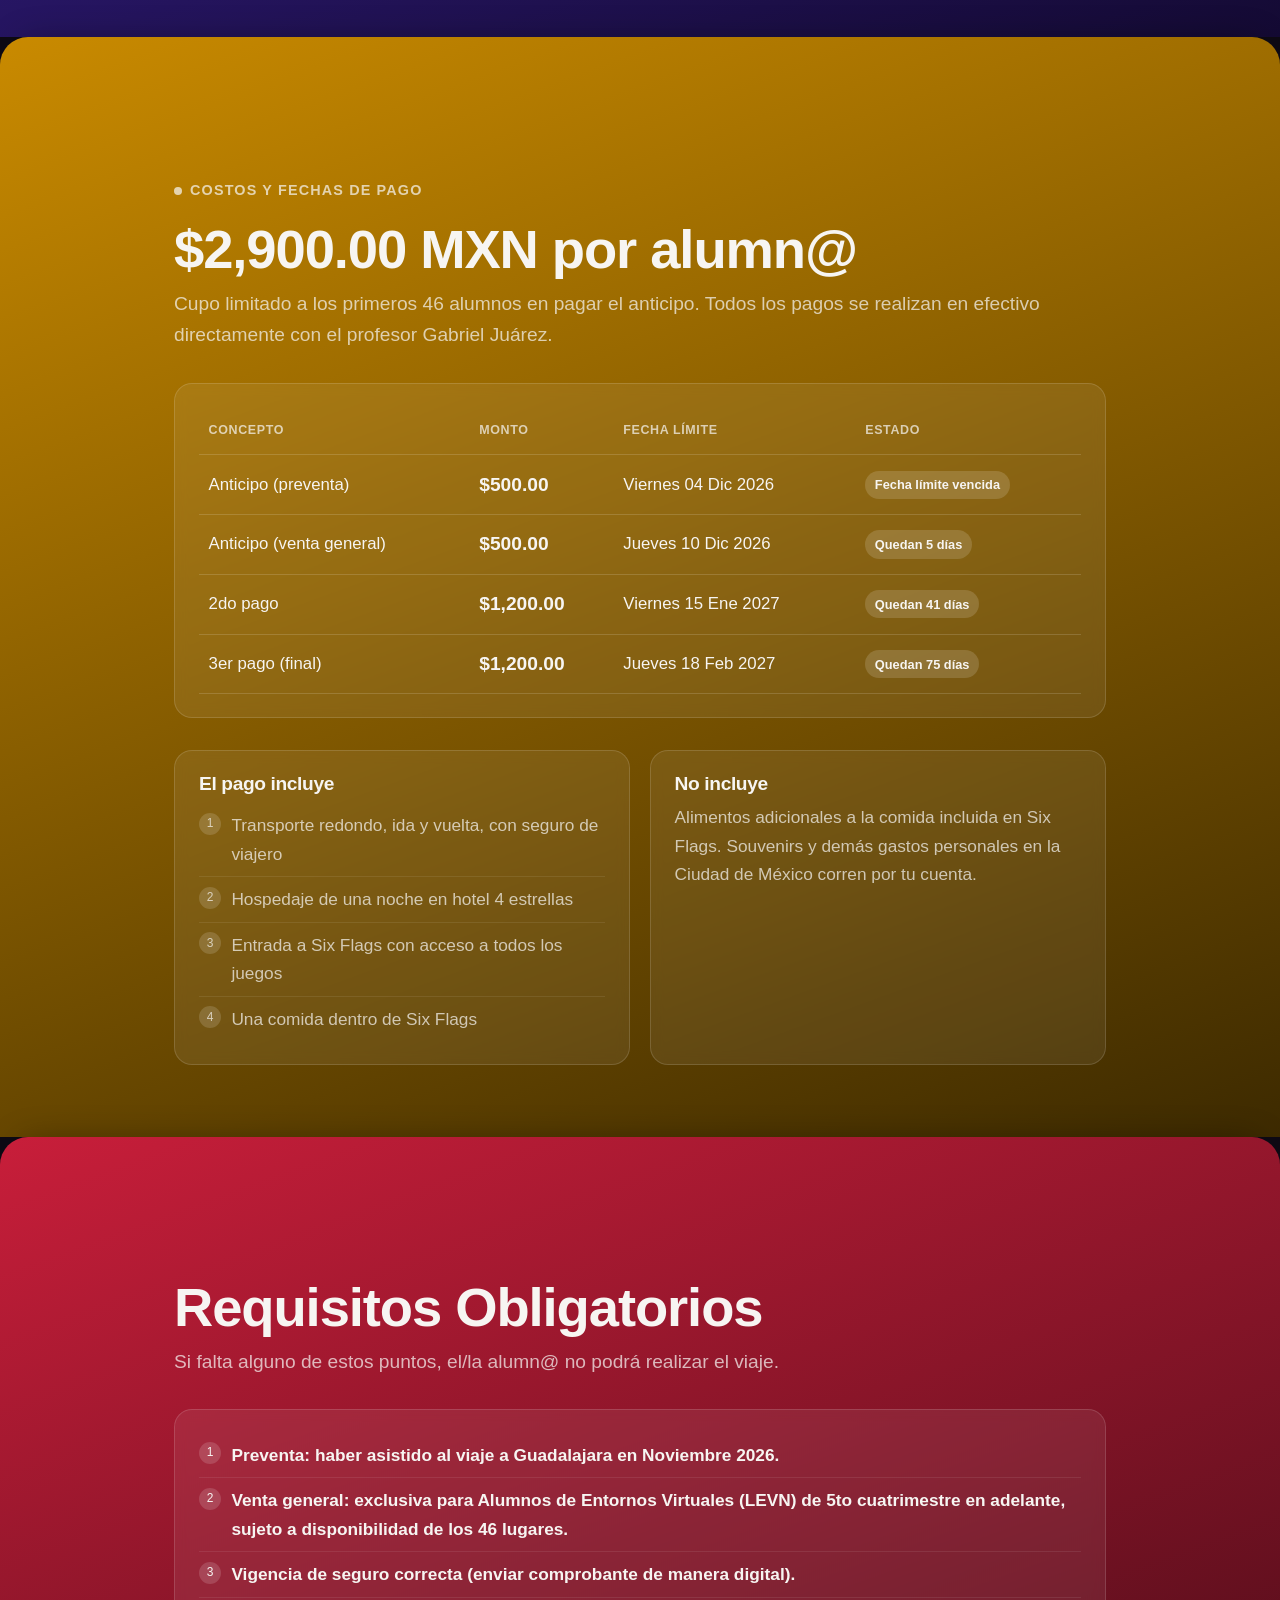
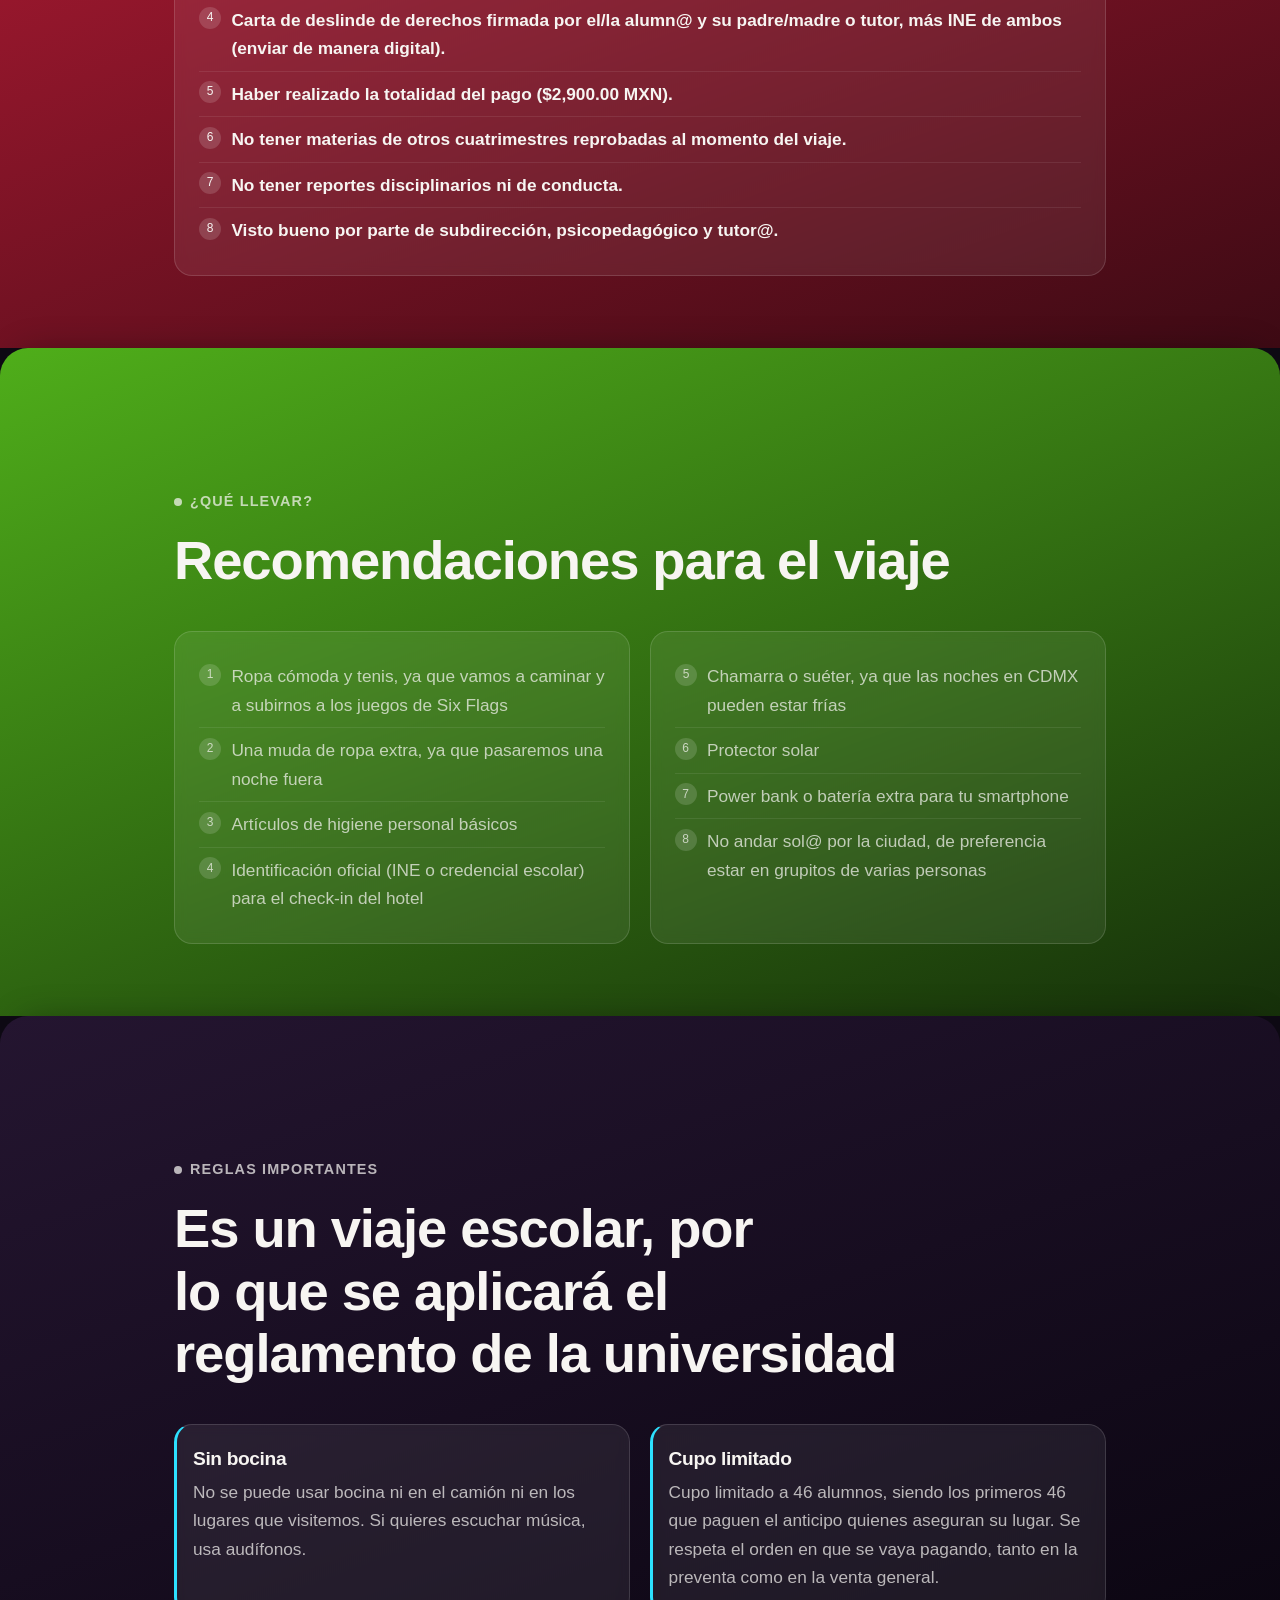
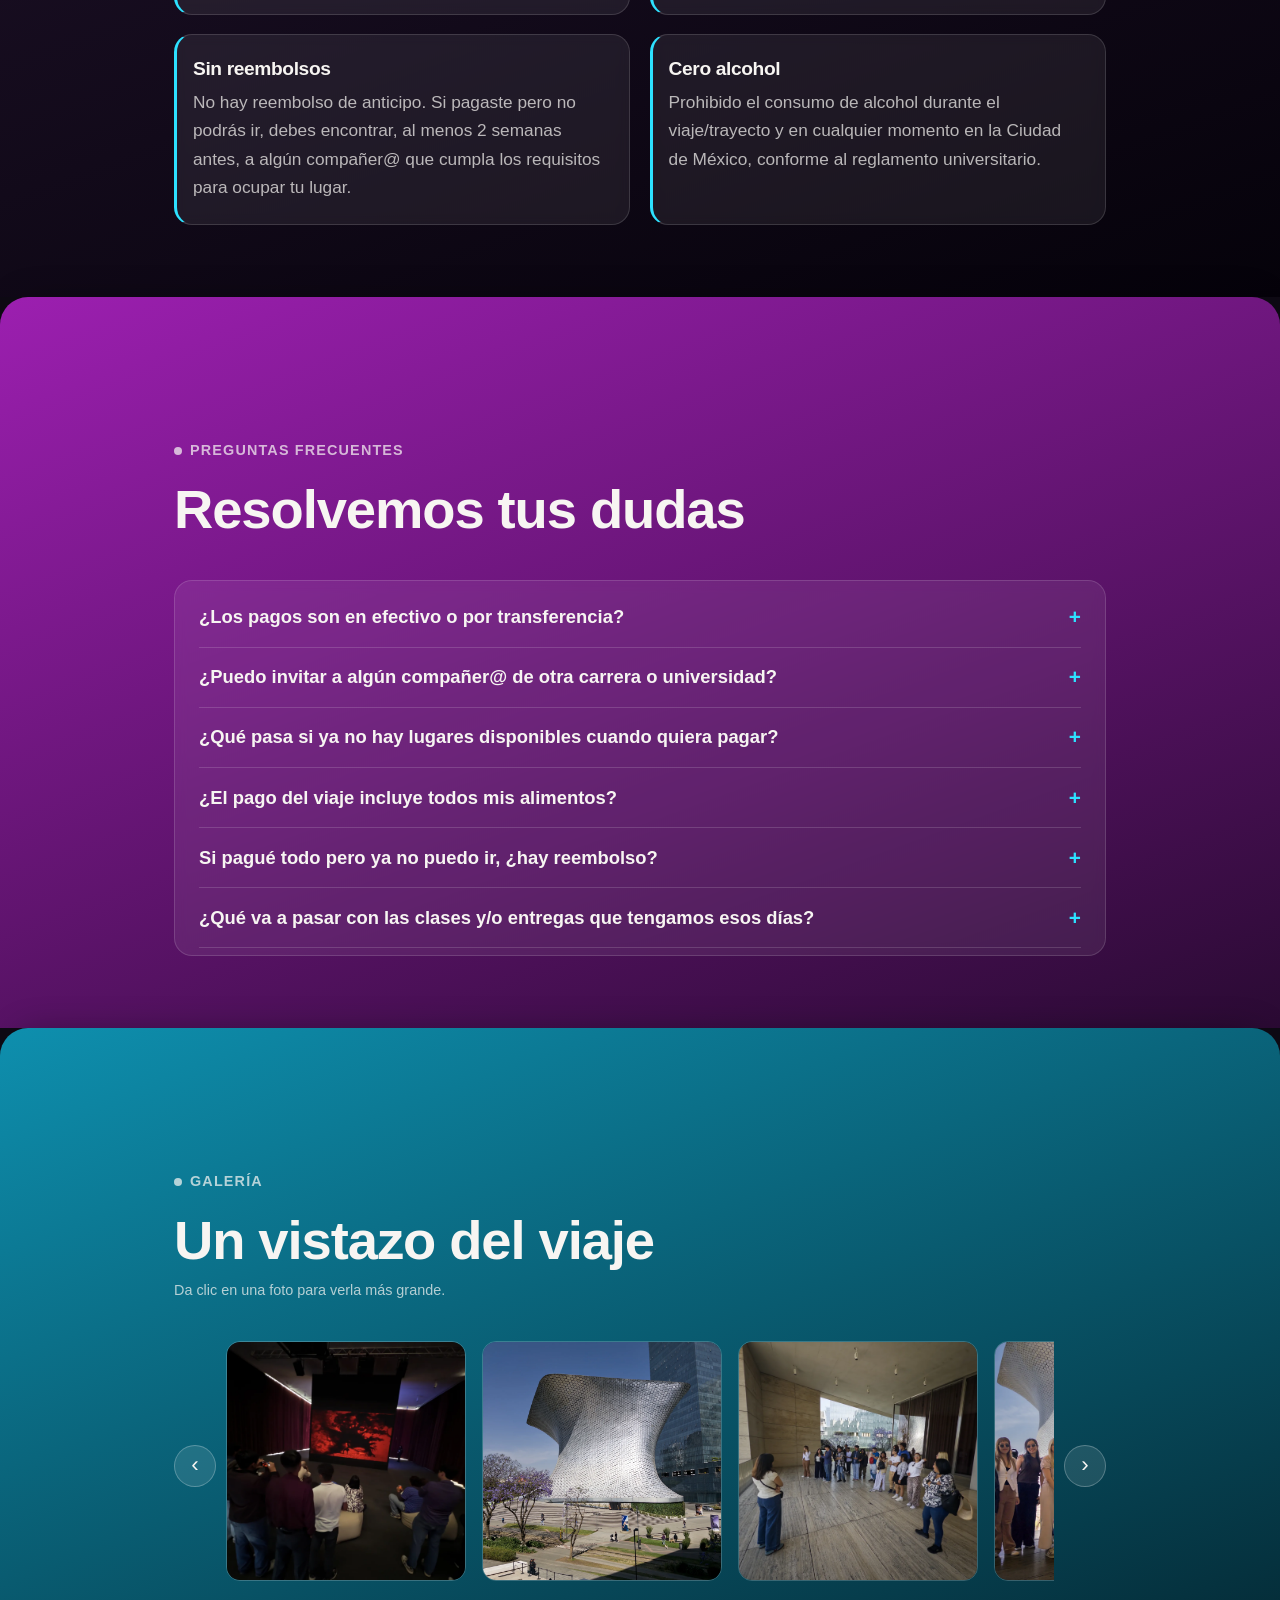
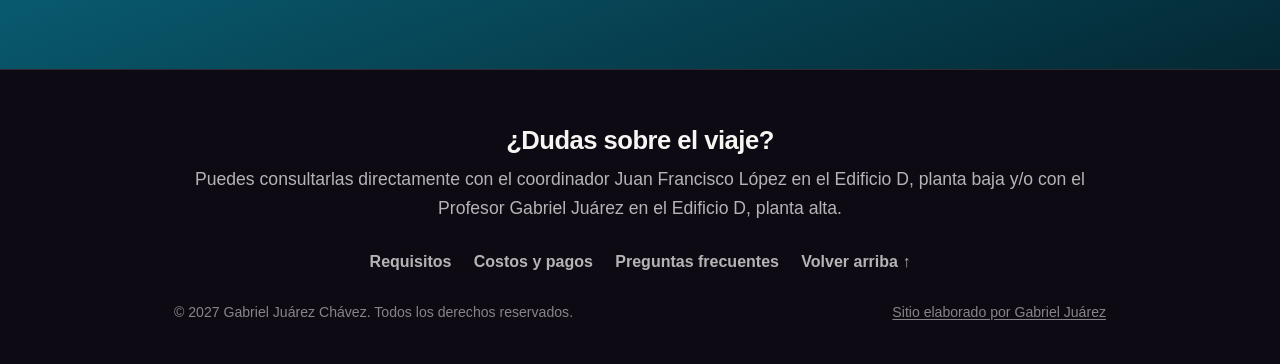
==== commit 2d0aeb5e: "Ajustar textos de Viaje CDMX: hero, objetivo y modalidad de venta - Agrega "Cupo Limitado a 46 alumn" ====
--- a/cdmx/index.html
+++ b/cdmx/index.html
@@ -54,6 +54,8 @@
       <span class="pill pill-lg">Costo: $2,900.00 MXN</span>
     </div>
 
+    <p class="sub" style="font-size:1rem; margin-bottom:1.5rem;">Cupo Limitado a 46 alumn@s</p>
+
     <div class="countdown" aria-label="Cuenta regresiva para el viaje">
       <div class="cell"><div class="num" id="cd-d">--</div><span class="lbl">Días</span></div>
       <div class="cell"><div class="num" id="cd-h">--</div><span class="lbl">Horas</span></div>
@@ -74,10 +76,6 @@
           <span class="eyebrow">Objetivo del viaje</span>
           <h2>Vas a conectar la teoría con la industria creativa y del entretenimiento</h2>
           <p class="lede">Con este viaje buscamos fortalecer tu formación académica y profesional, vinculando los contenidos teóricos de tus materias con experiencias reales en museos y empresas del sector tecnológico y creativo de la Ciudad de México.</p>
-        </div>
-        <div class="box" data-anim>
-          <h3>Áreas de enfoque</h3>
-          <p>Particularmente en Mercadotecnia Digital, Producción Audiovisual, Realidad Virtual y Realidad Aumentada, buscamos que vivas una comprensión práctica, actualizada y alineada con los objetivos formativos de la institución.</p>
         </div>
       </div>
     </div>
@@ -190,11 +188,10 @@
         <div data-anim>
           <span class="eyebrow">Modalidad de venta</span>
           <h2>¿Cómo aseguras tu lugar?</h2>
-          <p class="lede">El cupo está limitado a los primeros 46 alumnos en pagar el anticipo. Hay dos formas de apartar tu lugar, según si ya fuiste al viaje a Guadalajara.</p>
         </div>
         <div class="grid-2" data-anim>
           <div class="box sale-track">
-            <h3>Preventa exclusiva</h3>
+            <h3>Preventa Exclusiva para asistentes a Guadalajara 2026</h3>
             <ul class="check-list">
               <li><span class="ico">1</span> Solamente para alumn@s que asistieron al viaje a Guadalajara en Noviembre 2026.</li>
               <li><span class="ico">2</span> Cuándo: hasta el viernes 04 de diciembre 2026 para pagar el anticipo.</li>
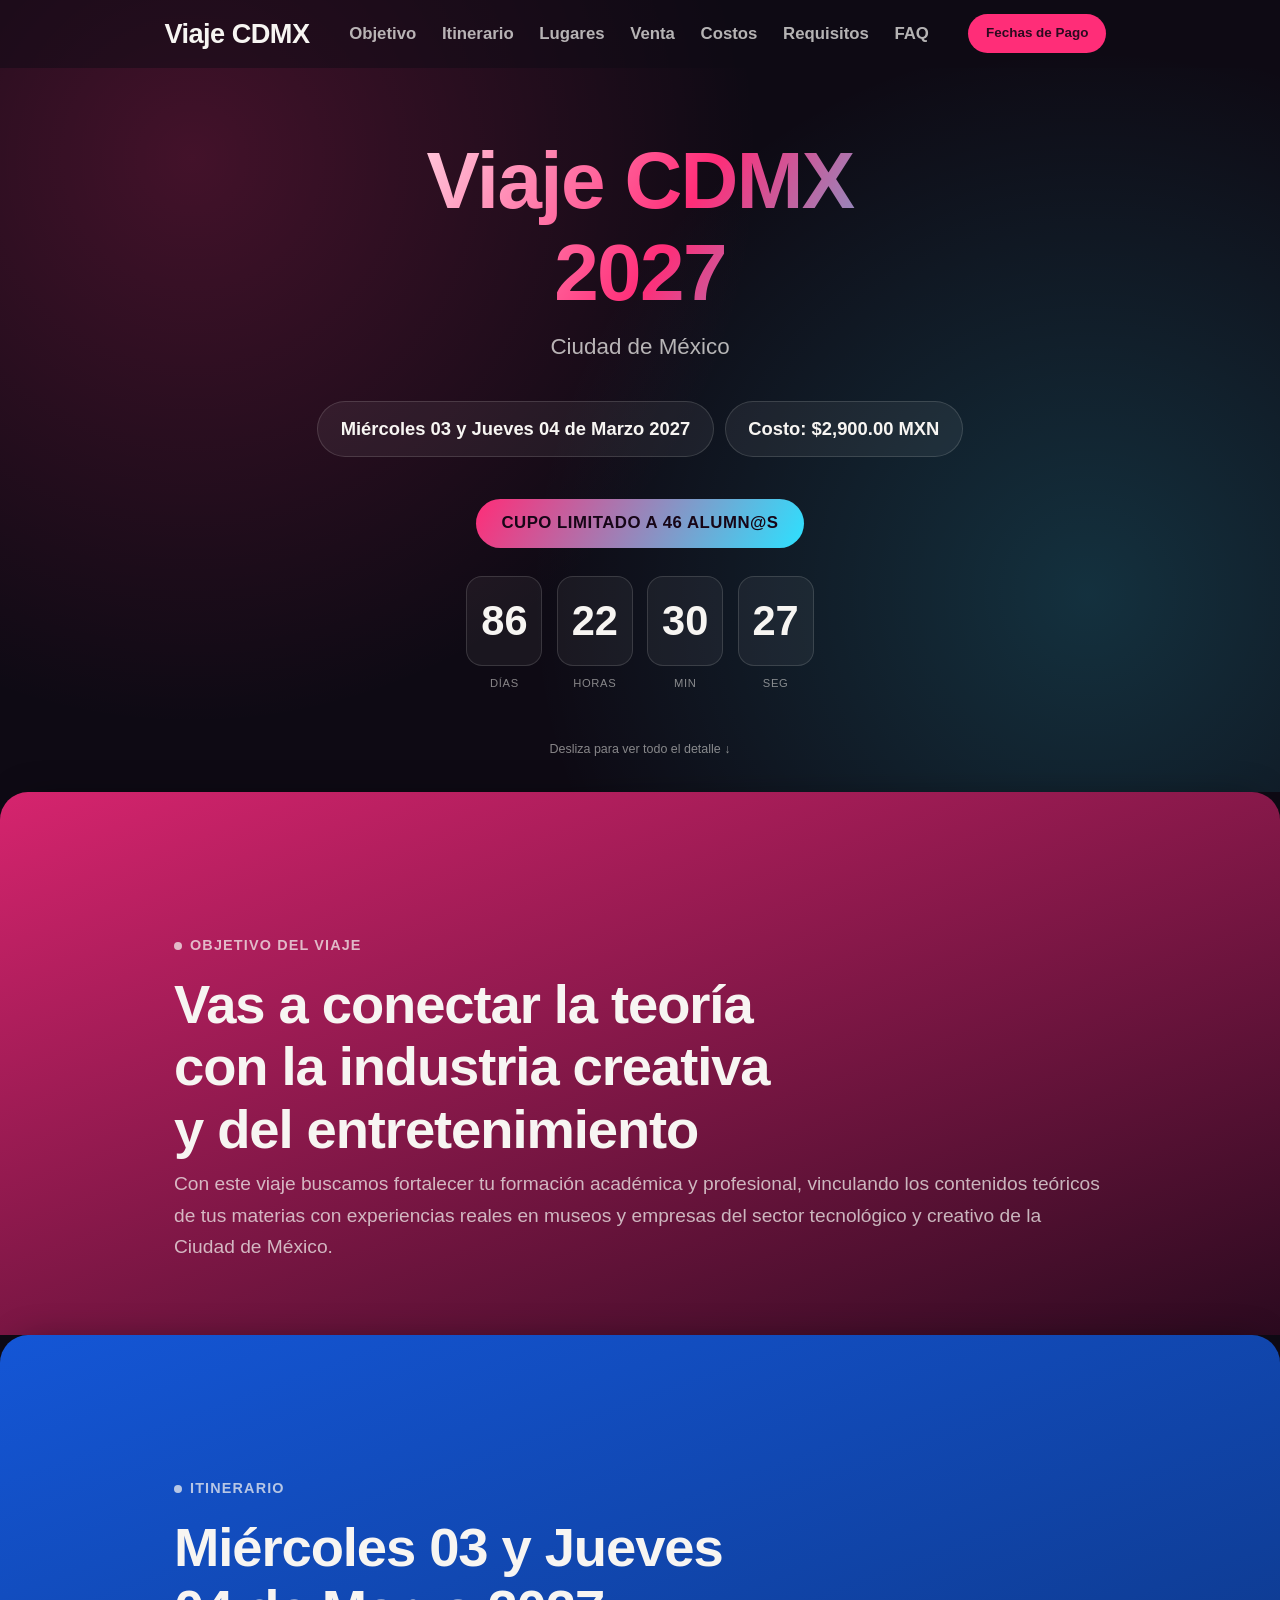
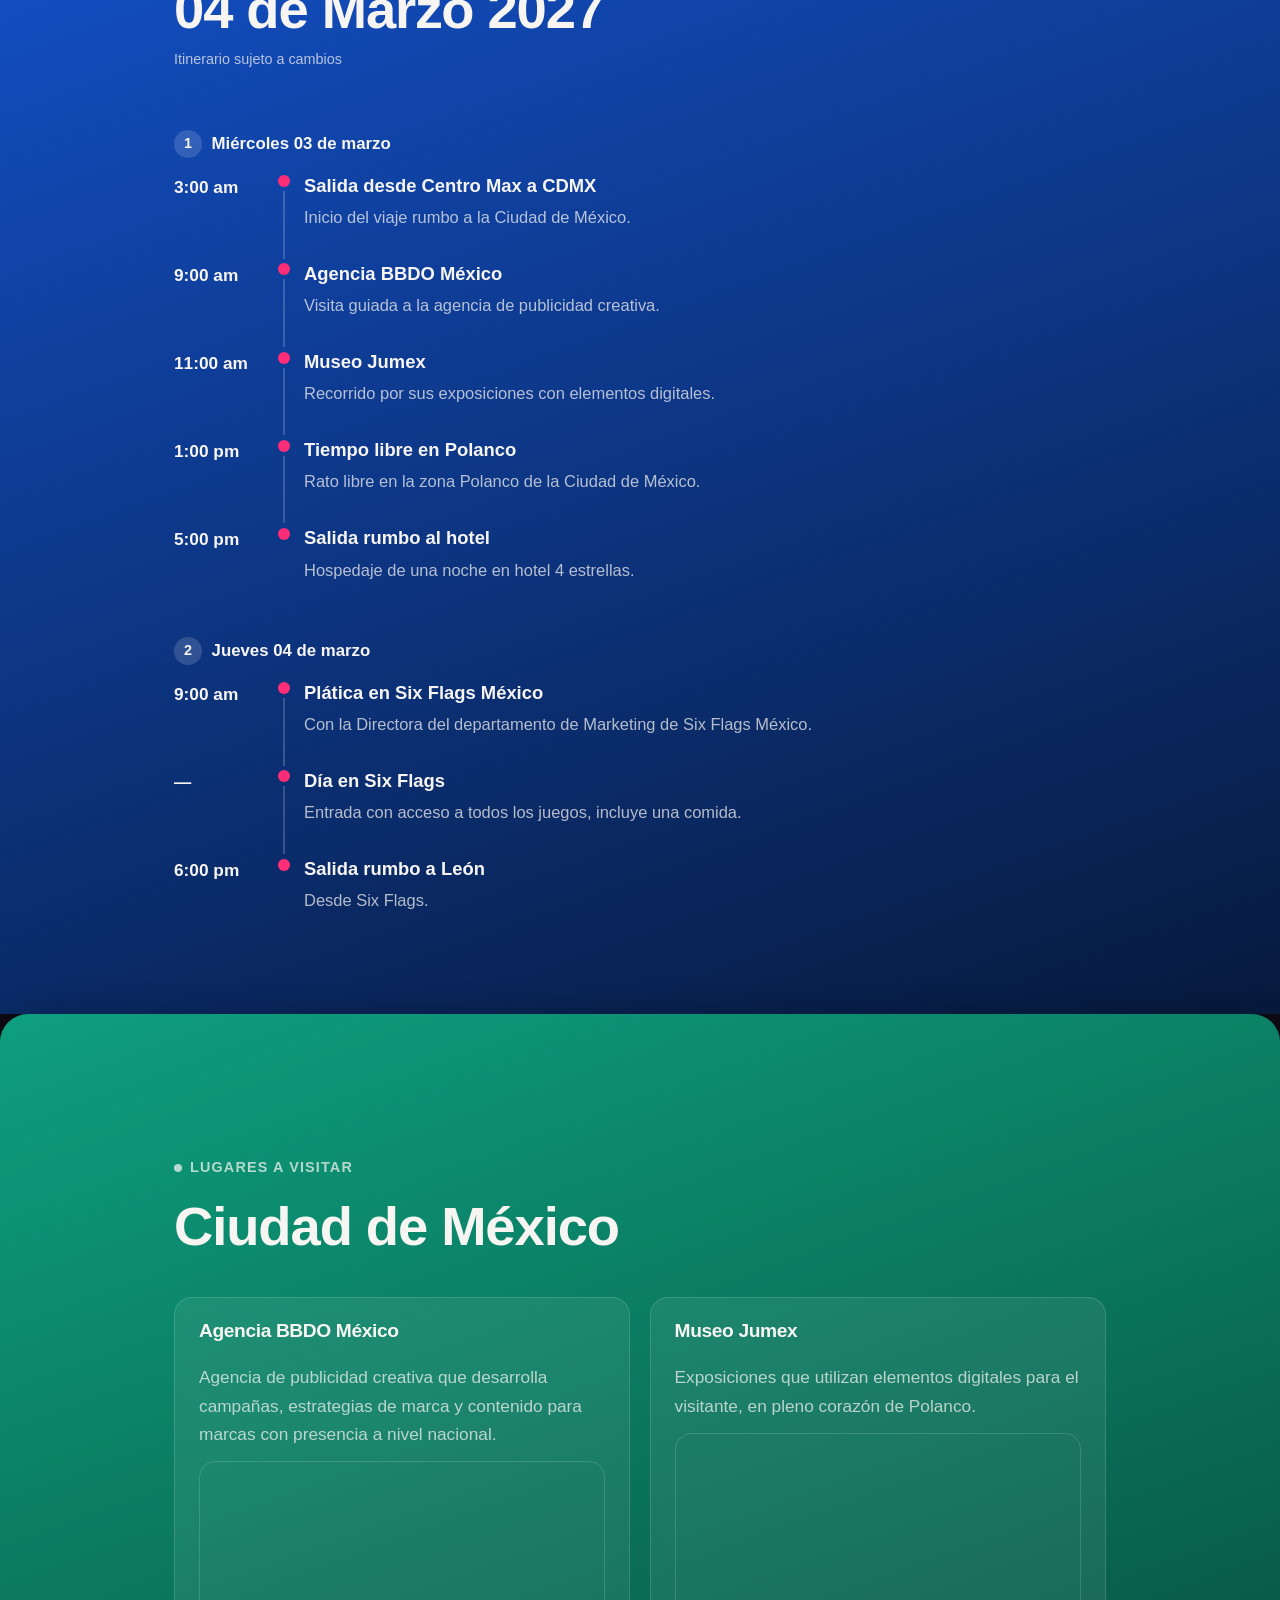
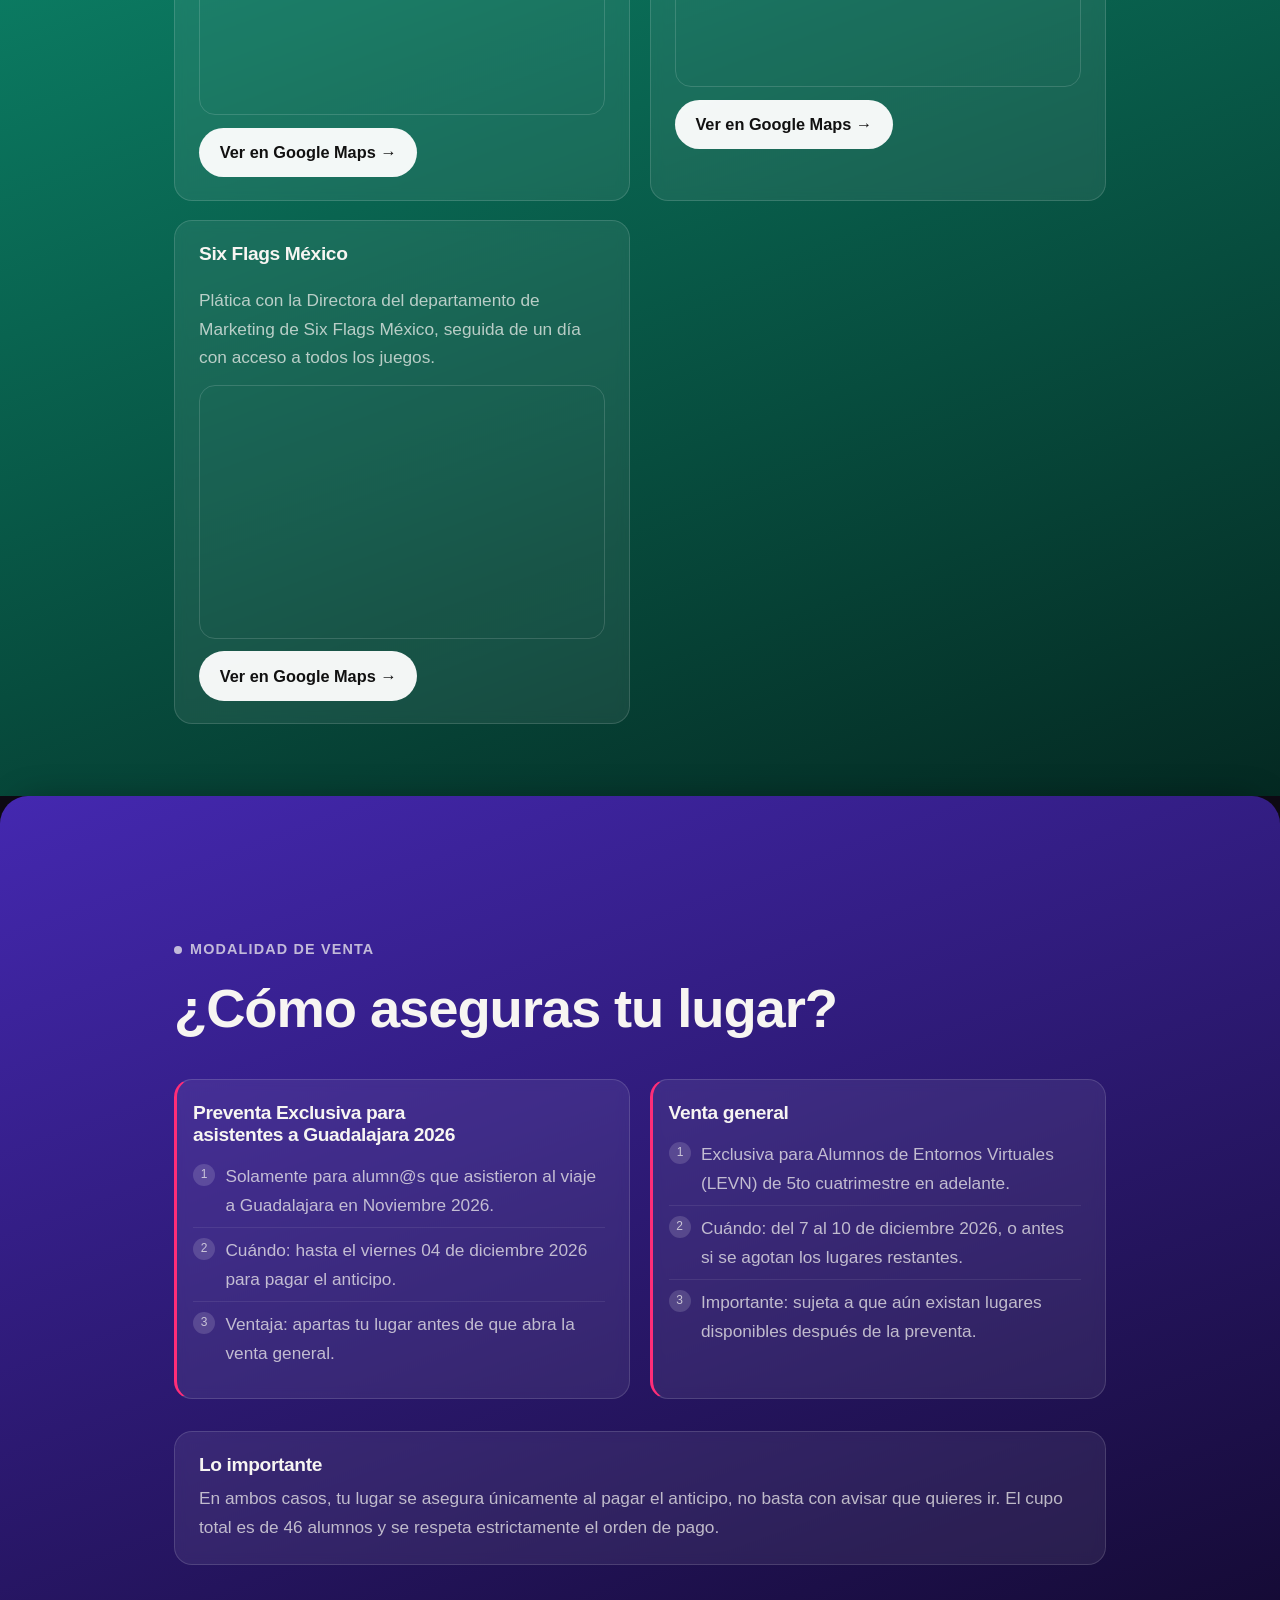
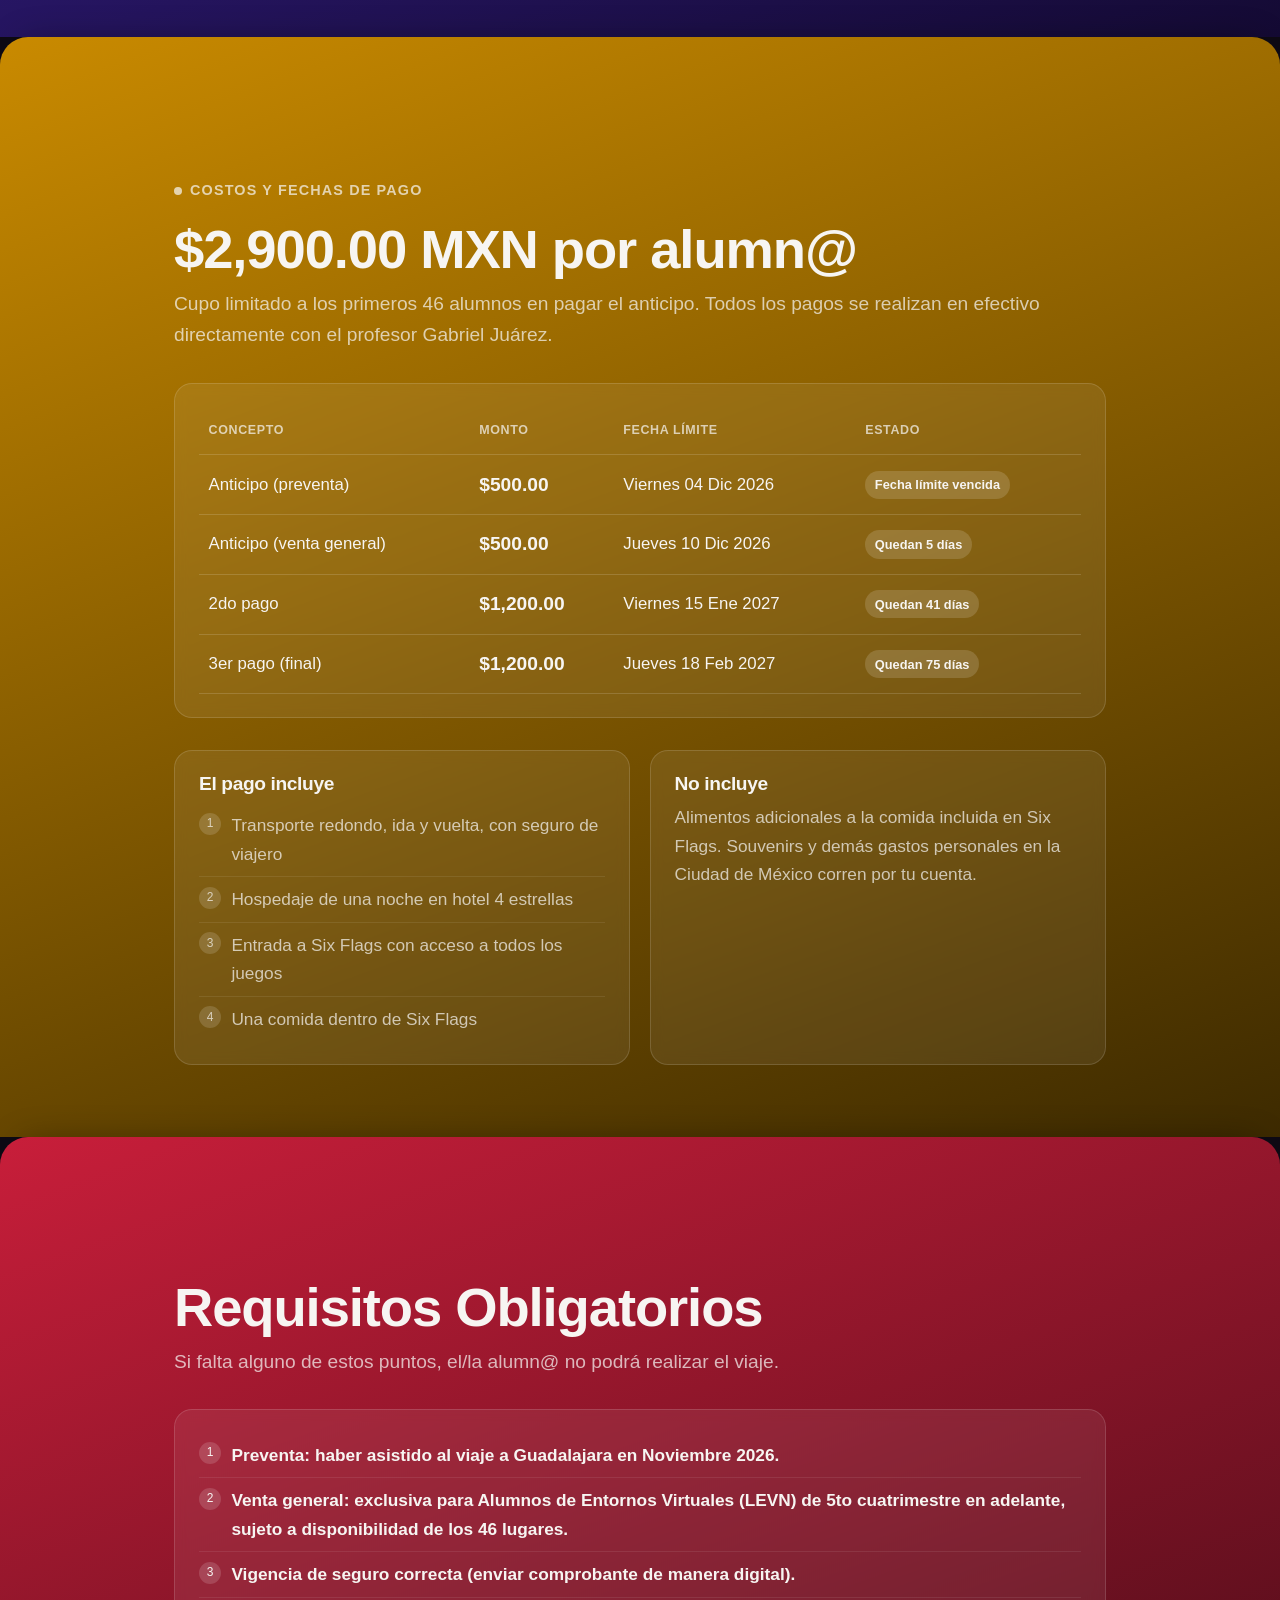
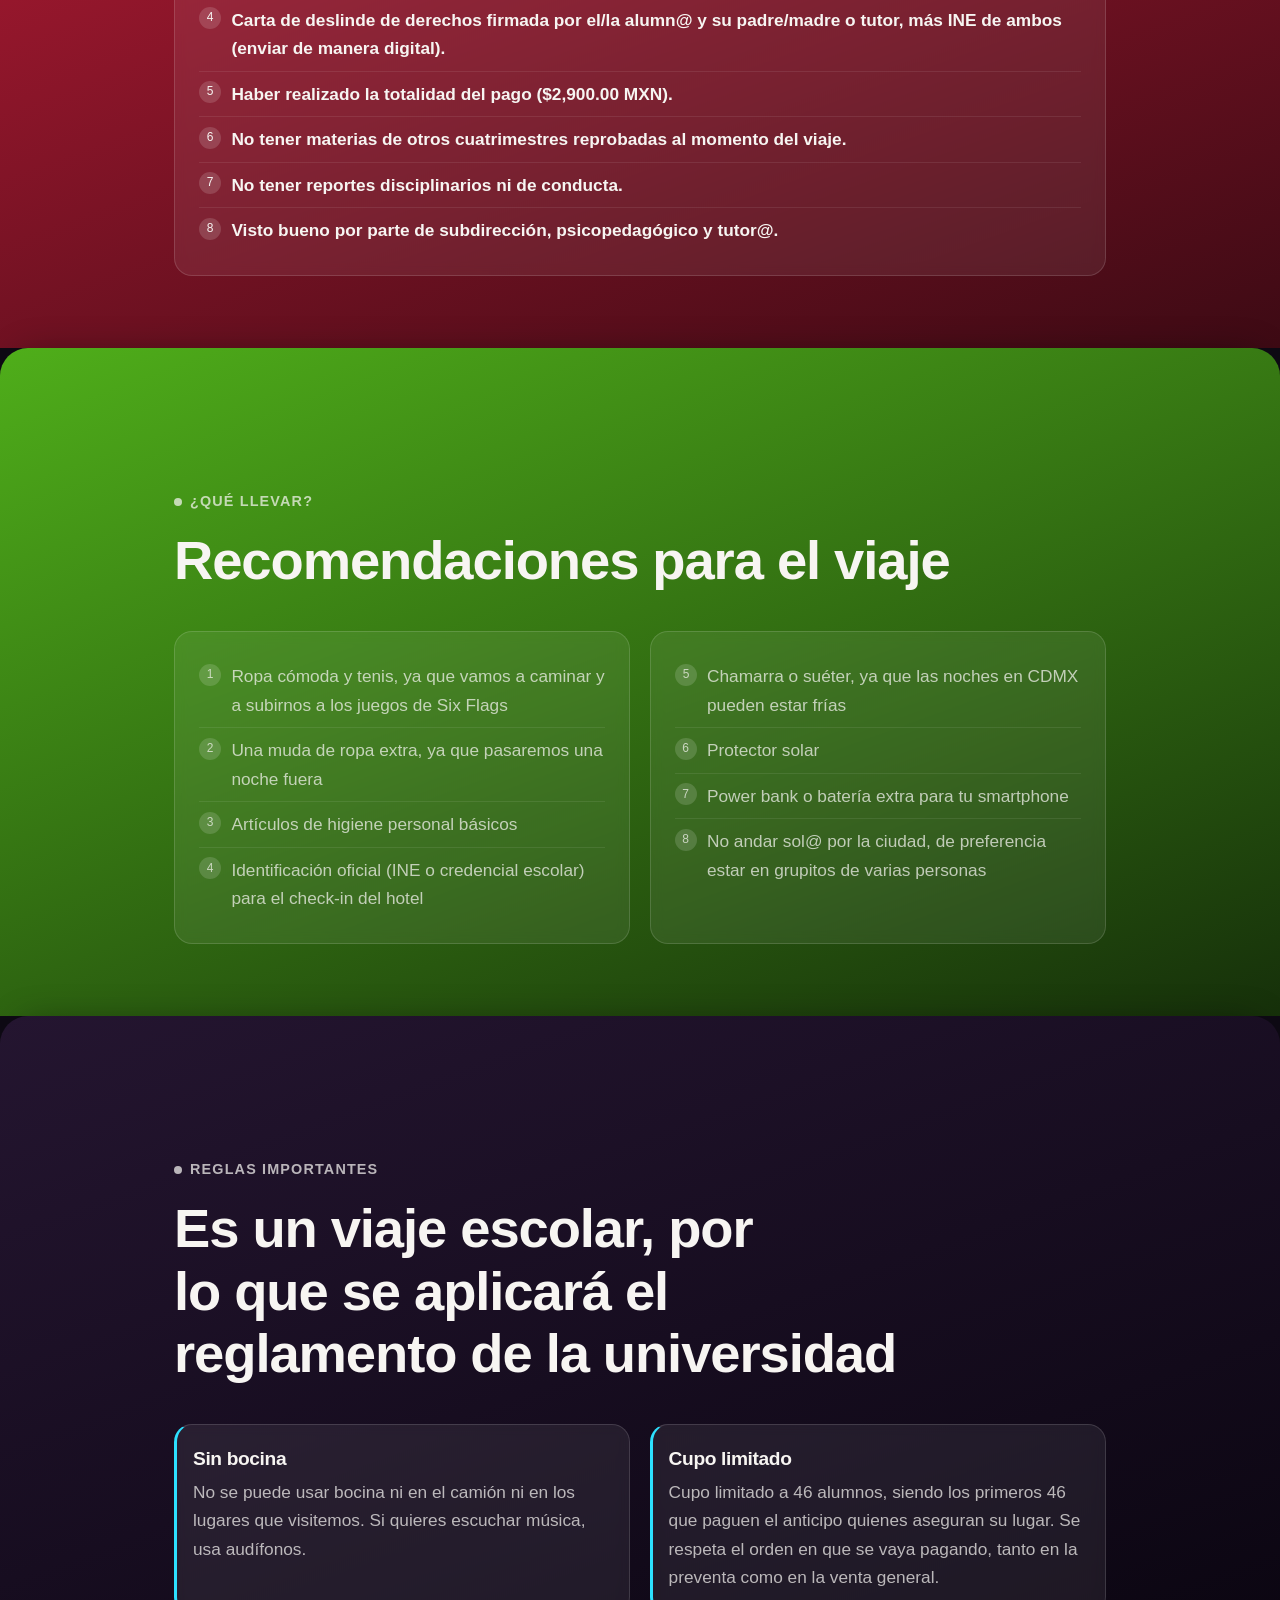
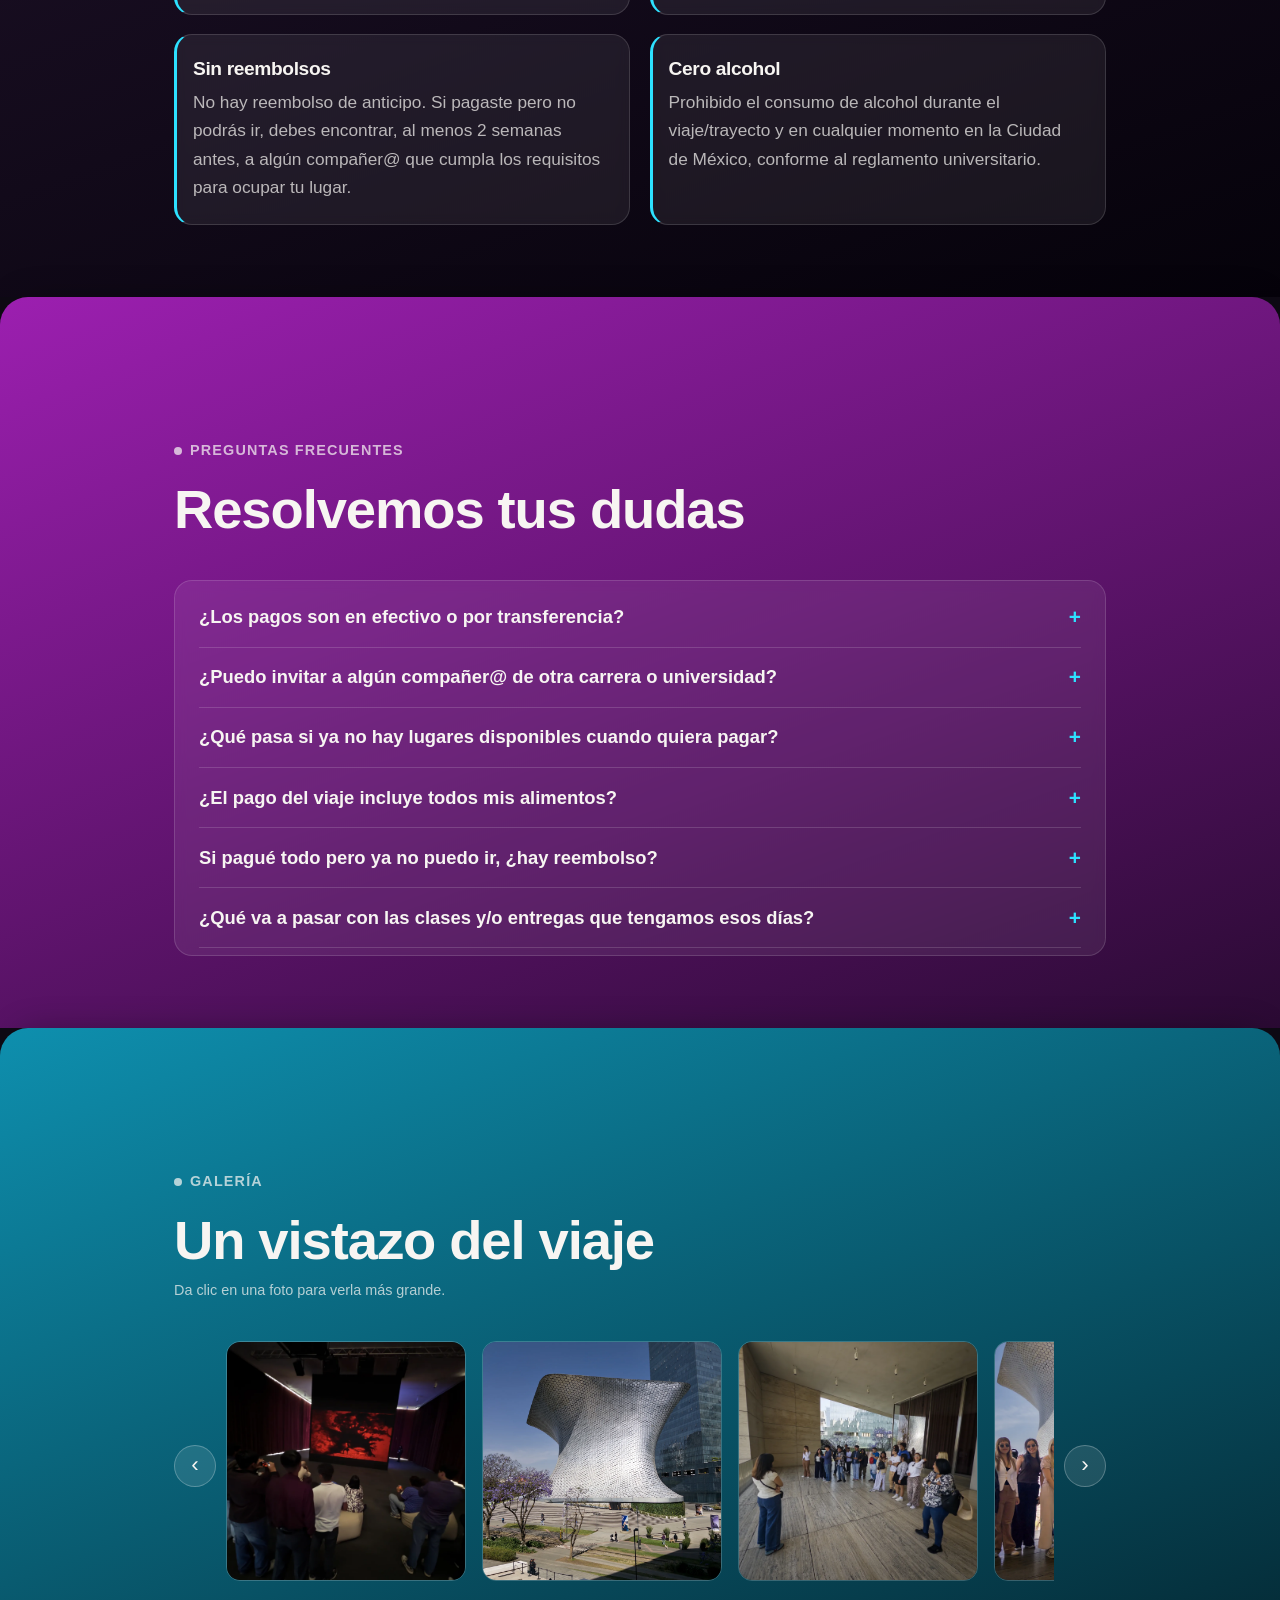
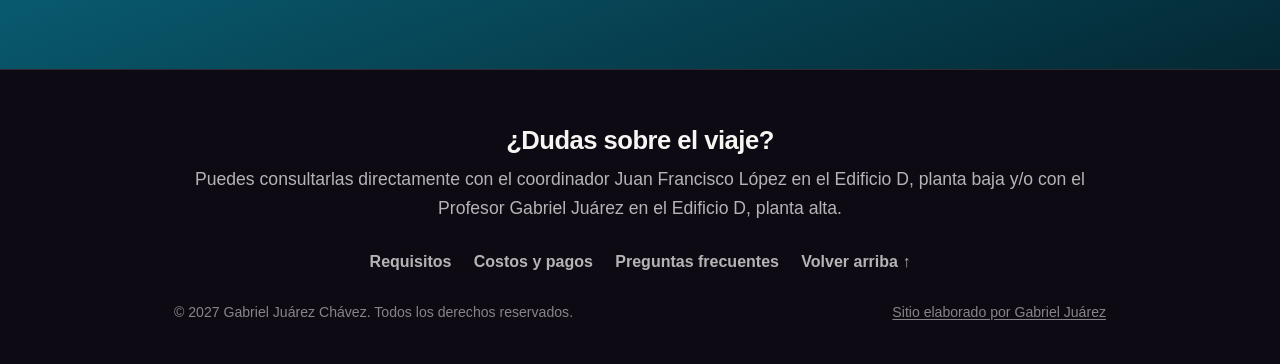
==== commit af36c903: "Destacar el badge de cupo limitado en el hero Fondo con degradado de marca y pulso sutil para llamar" ====
--- a/cdmx/index.html
+++ b/cdmx/index.html
@@ -54,7 +54,7 @@
       <span class="pill pill-lg">Costo: $2,900.00 MXN</span>
     </div>
 
-    <p class="sub" style="font-size:1rem; margin-bottom:1.5rem;">Cupo Limitado a 46 alumn@s</p>
+    <div class="cupo-badge">Cupo Limitado a 46 alumn@s</div>
 
     <div class="countdown" aria-label="Cuenta regresiva para el viaje">
       <div class="cell"><div class="num" id="cd-d">--</div><span class="lbl">Días</span></div>
--- a/cdmx/style.css
+++ b/cdmx/style.css
@@ -114,6 +114,18 @@
   padding: 0.5rem 1rem; border-radius: 999px; font-size: 0.86rem; font-weight: 600; color: var(--text-dim);
 }
 .pill-lg { font-size: 1.15rem; font-weight: 700; padding: 0.75rem 1.4rem; color: var(--paper); }
+.cupo-badge {
+  display: inline-flex; align-items: center; justify-content: center;
+  margin: 0 auto 1.8rem; padding: 0.65rem 1.6rem;
+  background: linear-gradient(120deg, var(--accent), var(--accent-2));
+  color: #170617; font-weight: 800; font-size: 1.05rem; text-transform: uppercase; letter-spacing: 0.03em;
+  border-radius: 999px; box-shadow: 0 0 0 0 rgba(255,45,120,0.55);
+  animation: cupo-pulse 2.2s ease-in-out infinite;
+}
+@keyframes cupo-pulse {
+  0%, 100% { box-shadow: 0 0 0 0 rgba(255,45,120,0.45); }
+  50% { box-shadow: 0 0 0 10px rgba(255,45,120,0); }
+}
 .countdown {
   display: grid; grid-auto-flow: column; gap: 0.9rem; justify-content: center; margin: 0 auto;
 }
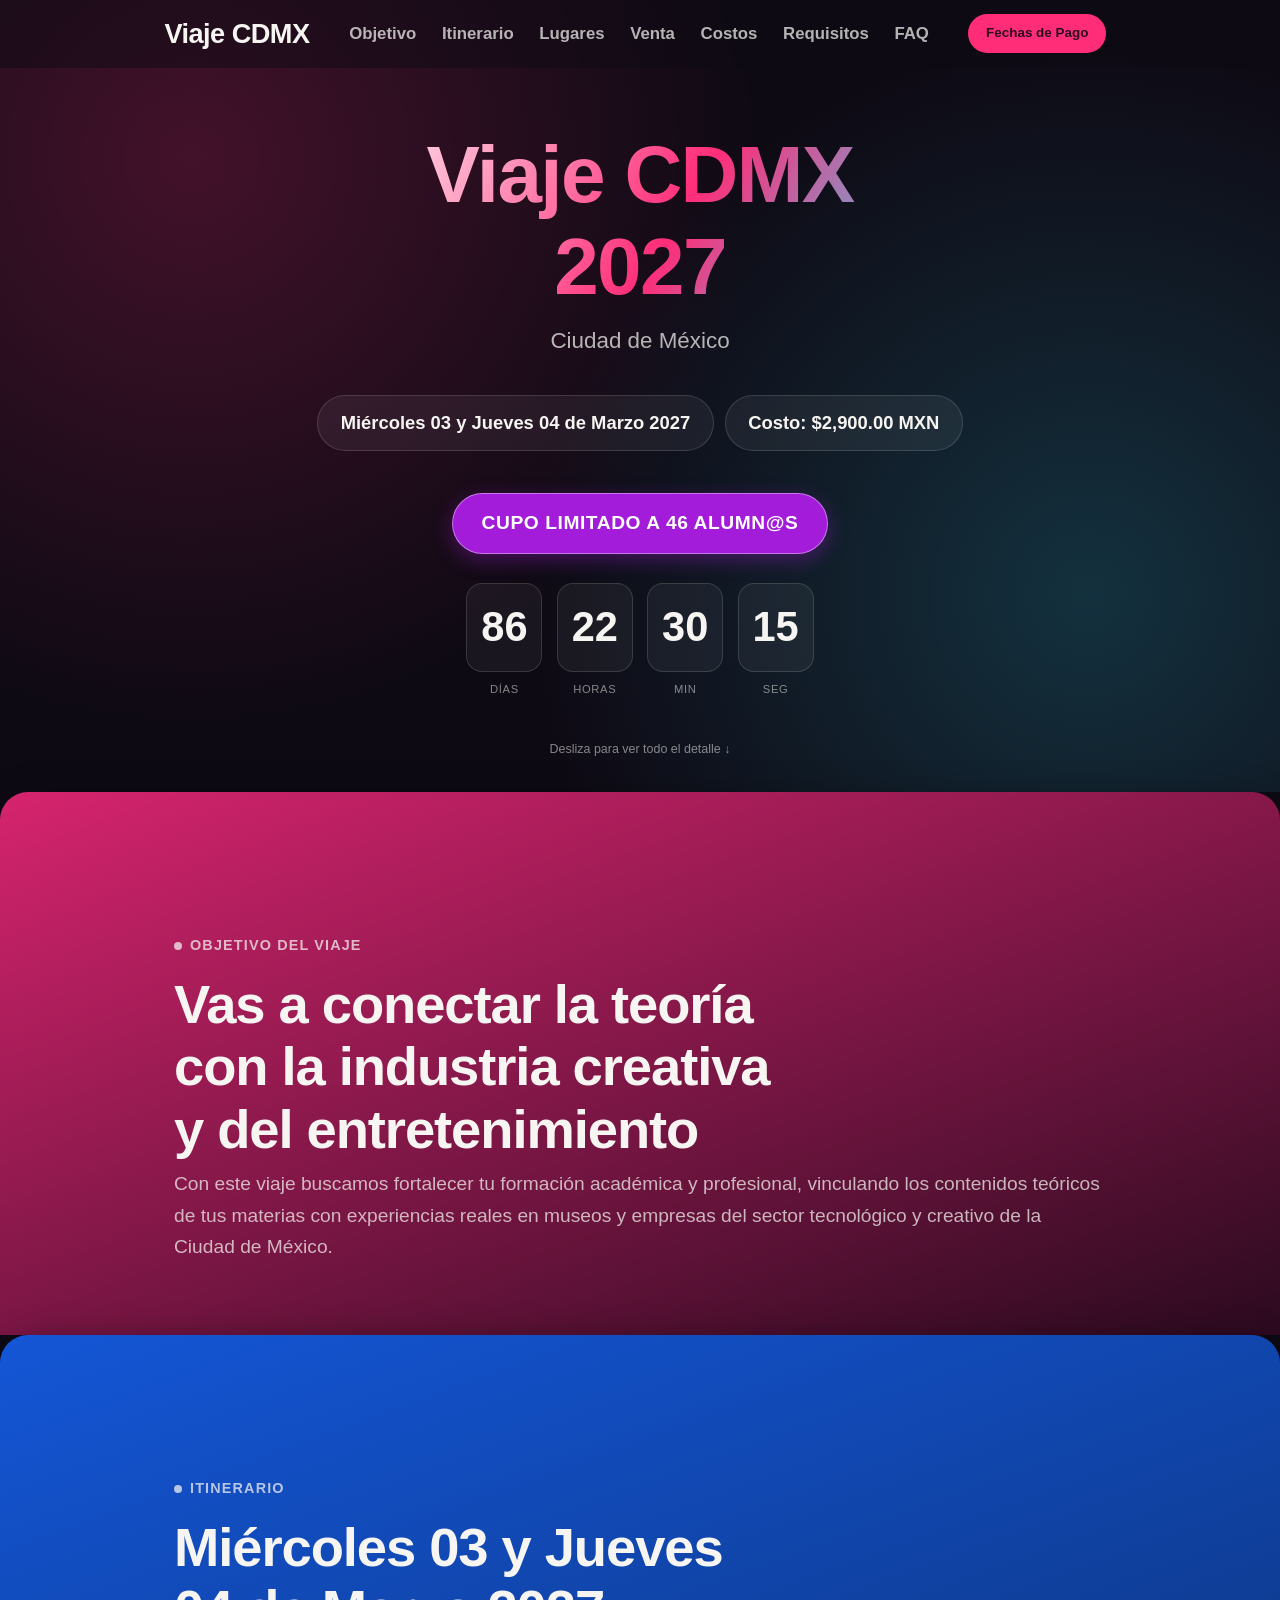
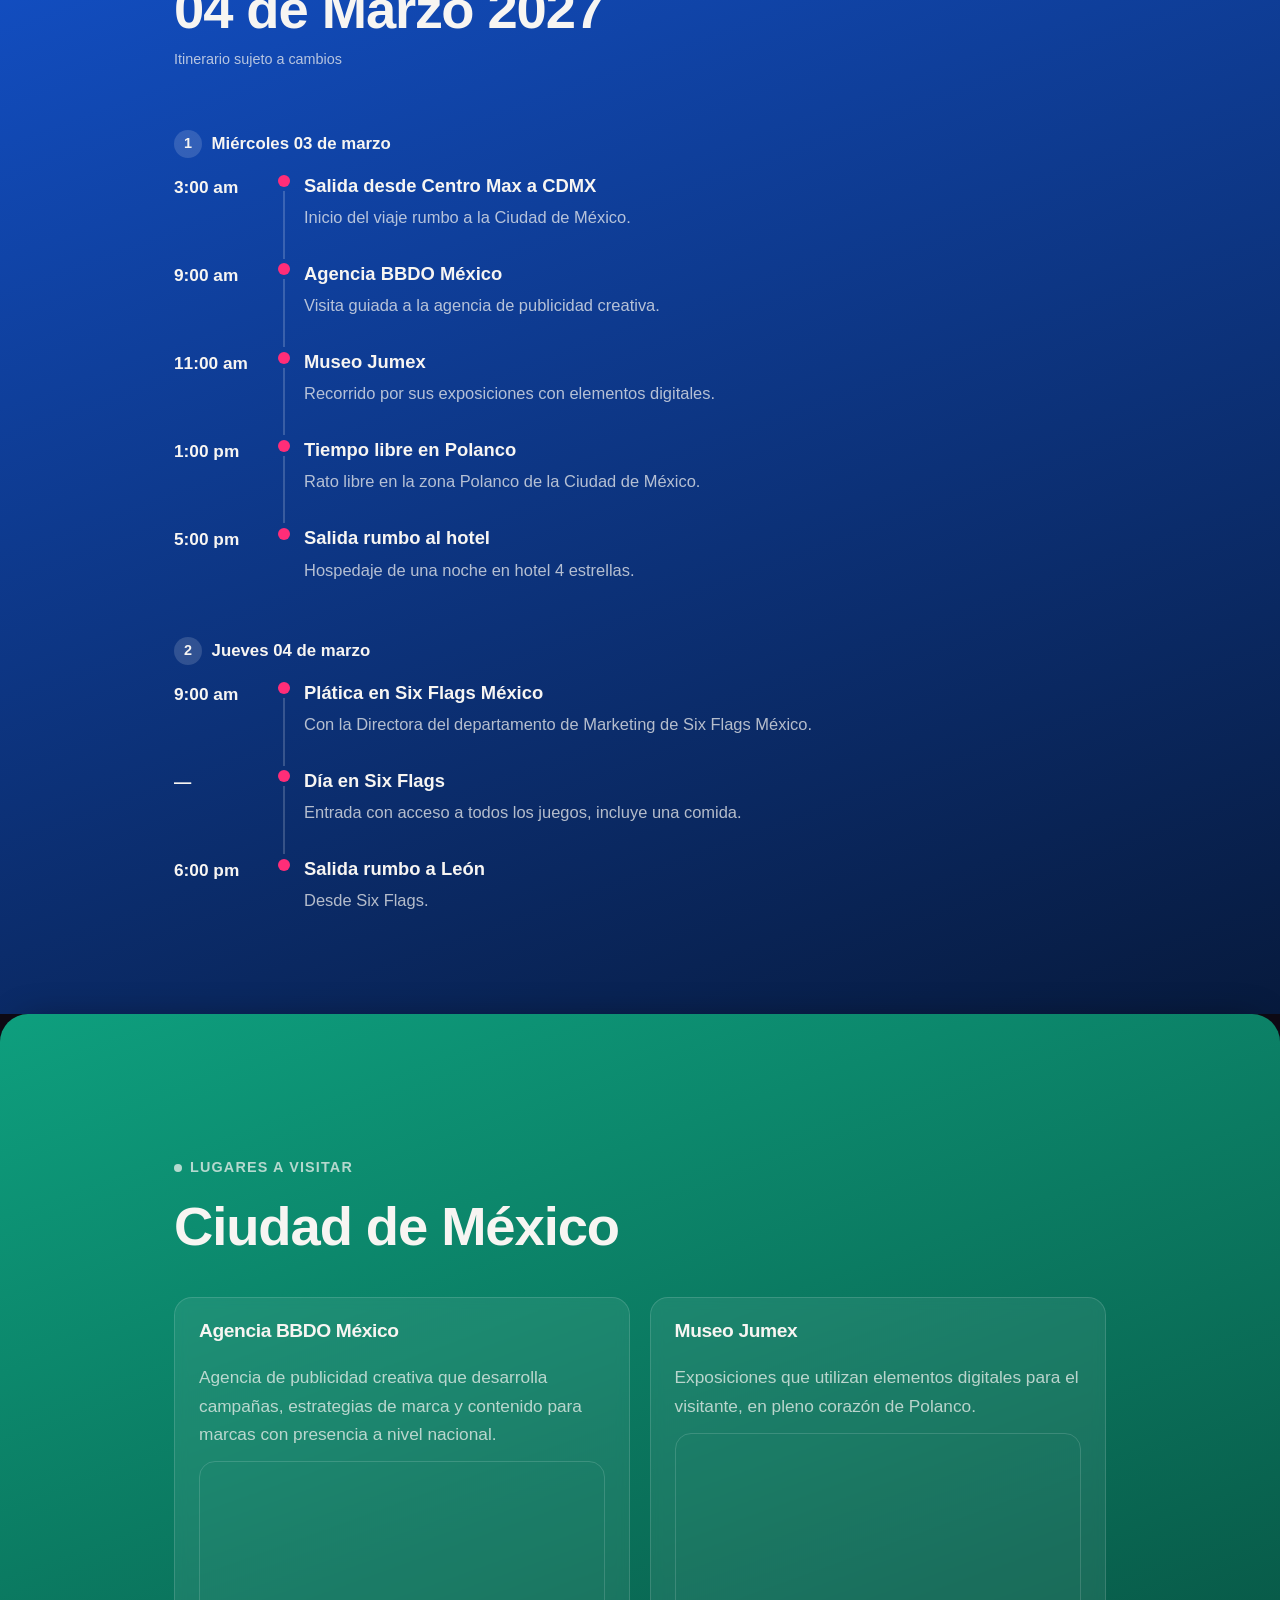
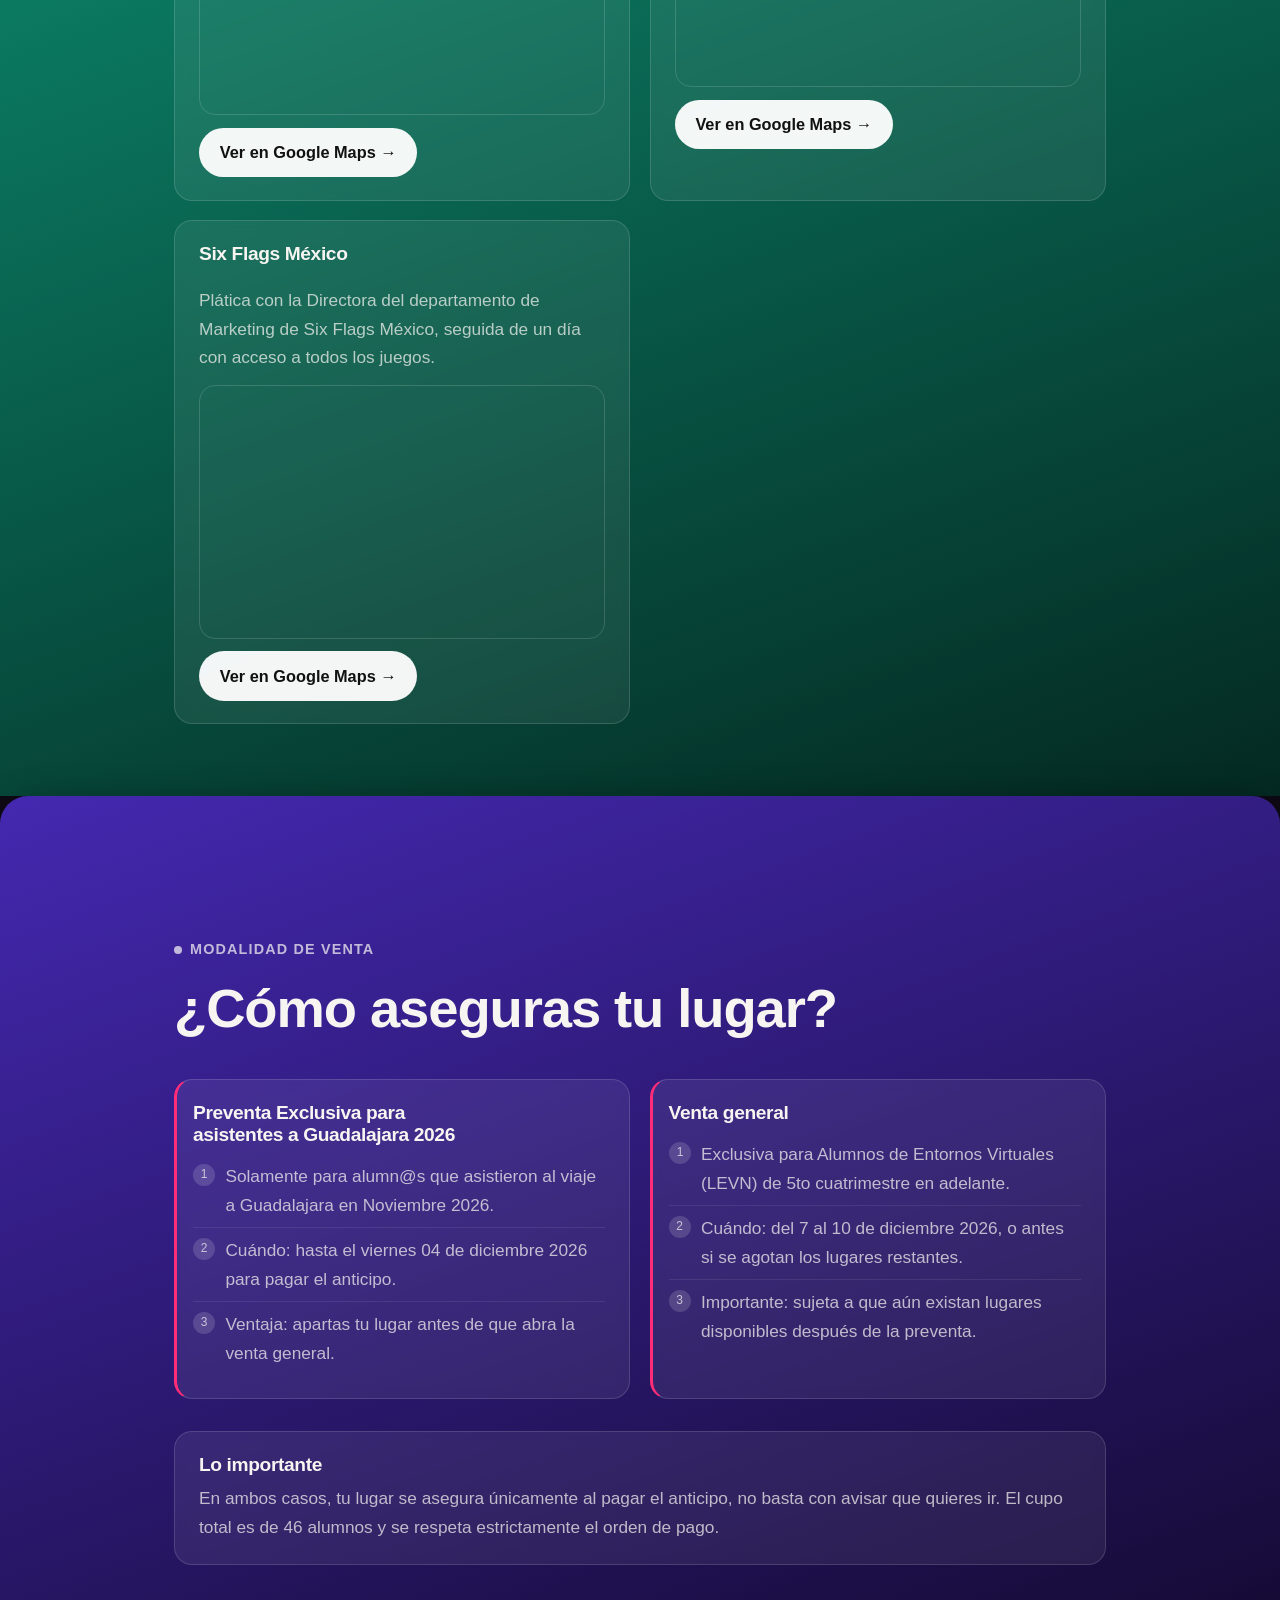
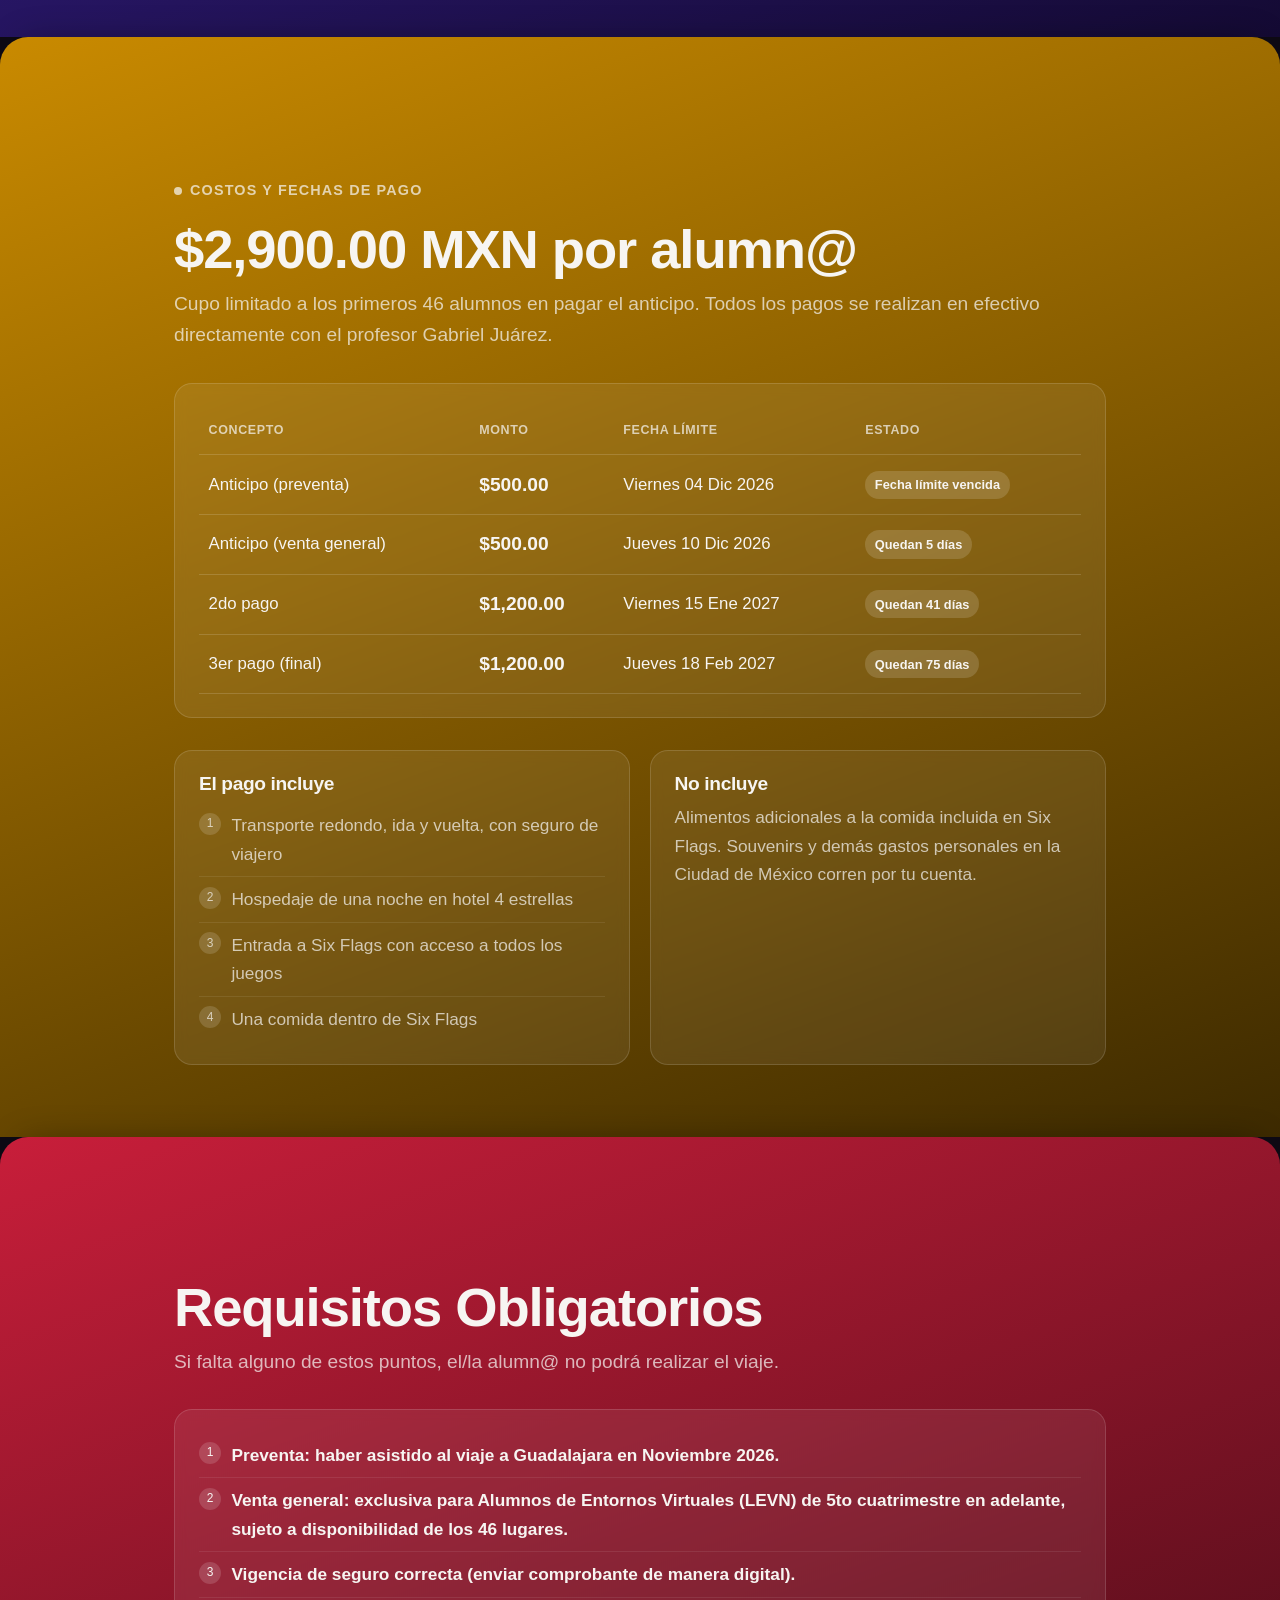
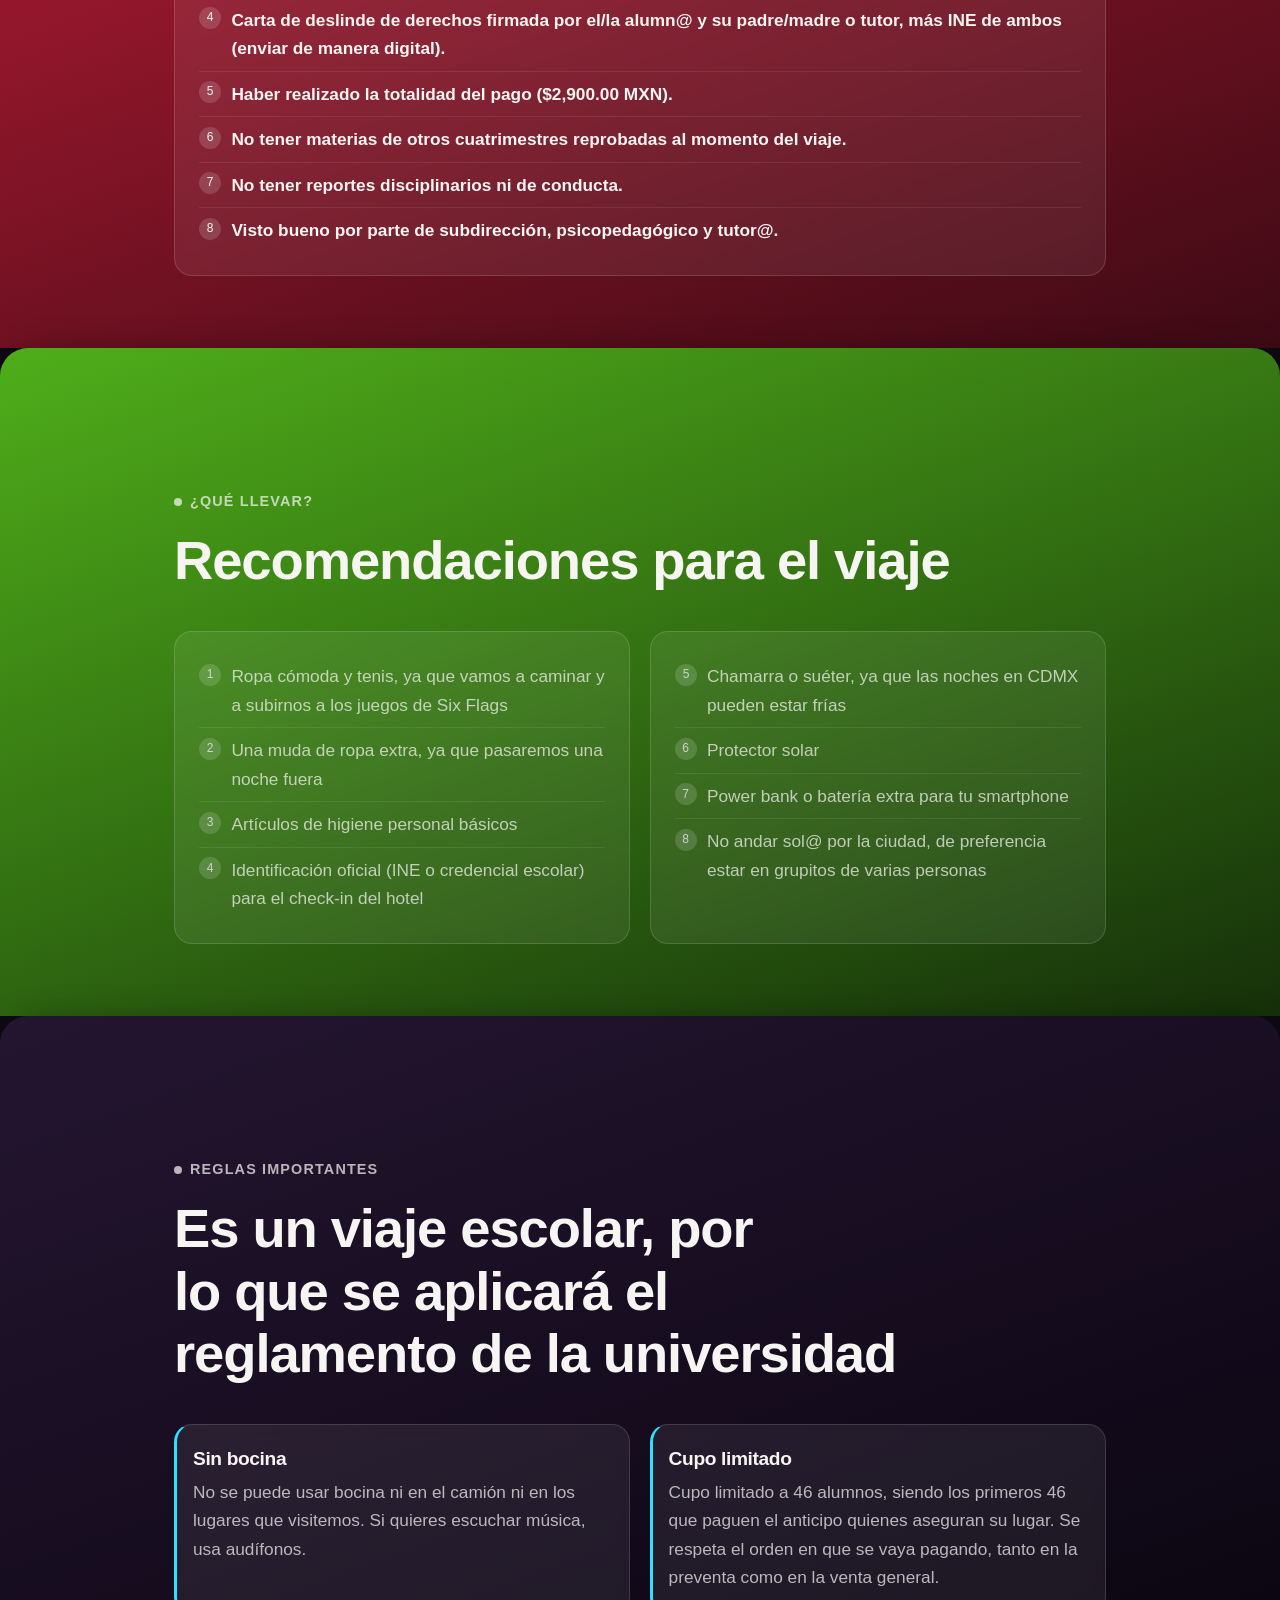
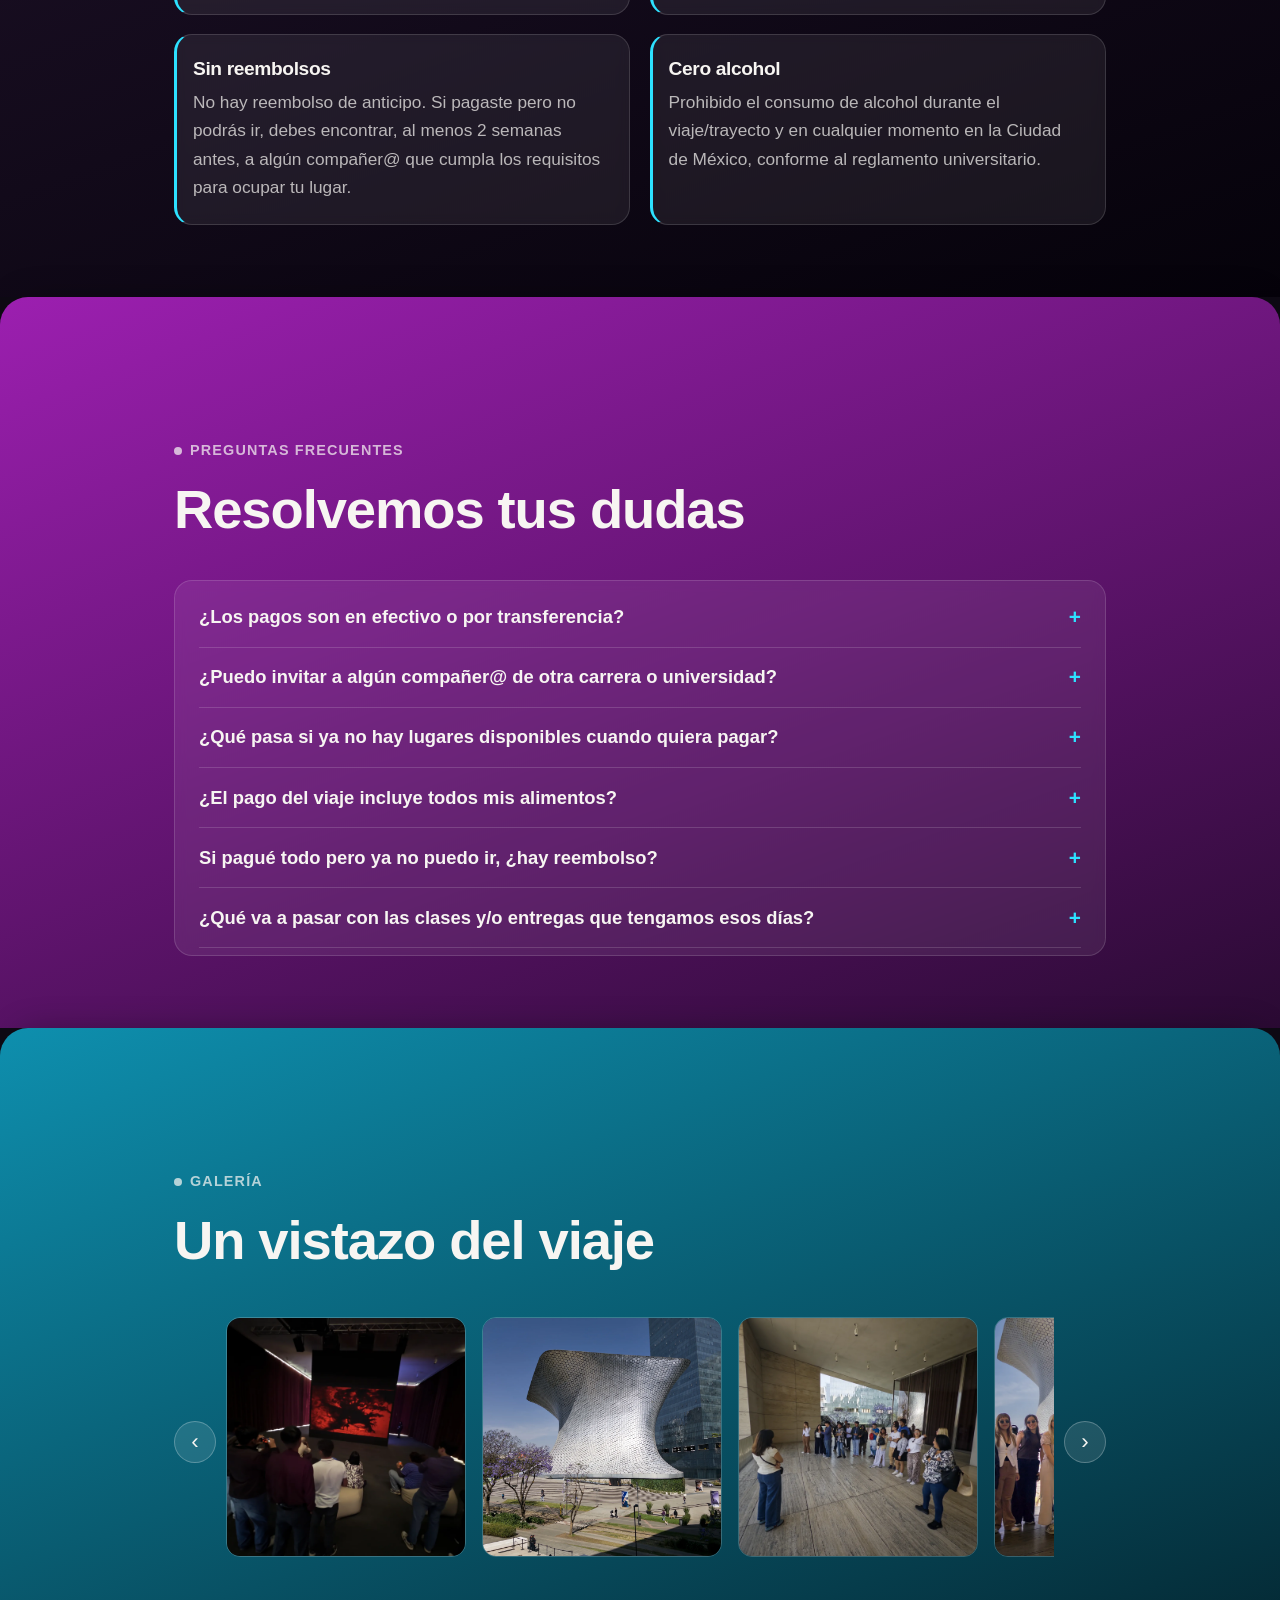
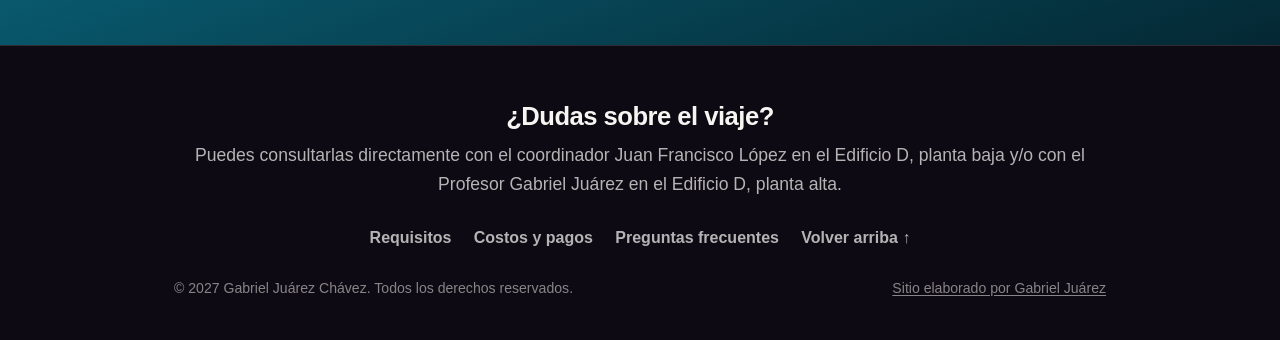
==== commit 6347c628: "Forzar recarga de estilos cacheados y quitar leyenda de la galeria Agrega ?v=2 a style.css y main.js" ====
--- a/cdmx/index.html
+++ b/cdmx/index.html
@@ -6,7 +6,7 @@
 <title>Viaje CDMX 2027</title>
 <meta name="description" content="Toda la información del viaje académico a la Ciudad de México: BBDO México, Museo Jumex y Six Flags. Itinerario, costos, requisitos y preguntas frecuentes." />
 <meta name="robots" content="noindex, nofollow" />
-<link rel="stylesheet" href="style.css" />
+<link rel="stylesheet" href="style.css?v=2" />
 </head>
 <body>
 
@@ -395,7 +395,6 @@
         <div data-anim>
           <span class="eyebrow">Galería</span>
           <h2>Un vistazo del viaje</h2>
-          <p class="lede" style="font-size:0.9rem;">Da clic en una foto para verla más grande.</p>
         </div>
         <div class="carousel-wrap" data-anim>
           <button class="carousel-arrow carousel-prev" onclick="scrollCarousel(-1)" aria-label="Anterior">‹</button>
@@ -442,6 +441,6 @@
   <button class="lightbox-nav lightbox-next" onclick="lightboxStep(event,1)" aria-label="Foto siguiente">›</button>
 </div>
 
-<script src="main.js"></script>
+<script src="main.js?v=2"></script>
 </body>
 </html>
--- a/cdmx/style.css
+++ b/cdmx/style.css
@@ -116,15 +116,15 @@
 .pill-lg { font-size: 1.15rem; font-weight: 700; padding: 0.75rem 1.4rem; color: var(--paper); }
 .cupo-badge {
   display: inline-flex; align-items: center; justify-content: center;
-  margin: 0 auto 1.8rem; padding: 0.65rem 1.6rem;
-  background: linear-gradient(120deg, var(--accent), var(--accent-2));
-  color: #170617; font-weight: 800; font-size: 1.05rem; text-transform: uppercase; letter-spacing: 0.03em;
-  border-radius: 999px; box-shadow: 0 0 0 0 rgba(255,45,120,0.55);
-  animation: cupo-pulse 2.2s ease-in-out infinite;
+  margin: 0 auto 1.8rem; padding: 0.85rem 1.8rem;
+  background: #A21CD9; border: 1px solid rgba(255,255,255,0.4);
+  color: #fff; font-weight: 800; font-size: 1.2rem; text-transform: uppercase; letter-spacing: 0.03em;
+  border-radius: 999px; box-shadow: 0 0 0 0 rgba(162,28,217,0.6), 0 6px 20px rgba(162,28,217,0.35);
+  animation: cupo-pulse 2s ease-in-out infinite;
 }
 @keyframes cupo-pulse {
-  0%, 100% { box-shadow: 0 0 0 0 rgba(255,45,120,0.45); }
-  50% { box-shadow: 0 0 0 10px rgba(255,45,120,0); }
+  0%, 100% { box-shadow: 0 0 0 0 rgba(162,28,217,0.55), 0 6px 20px rgba(162,28,217,0.35); transform: scale(1); }
+  50% { box-shadow: 0 0 0 14px rgba(162,28,217,0), 0 6px 20px rgba(162,28,217,0.35); transform: scale(1.03); }
 }
 .countdown {
   display: grid; grid-auto-flow: column; gap: 0.9rem; justify-content: center; margin: 0 auto;
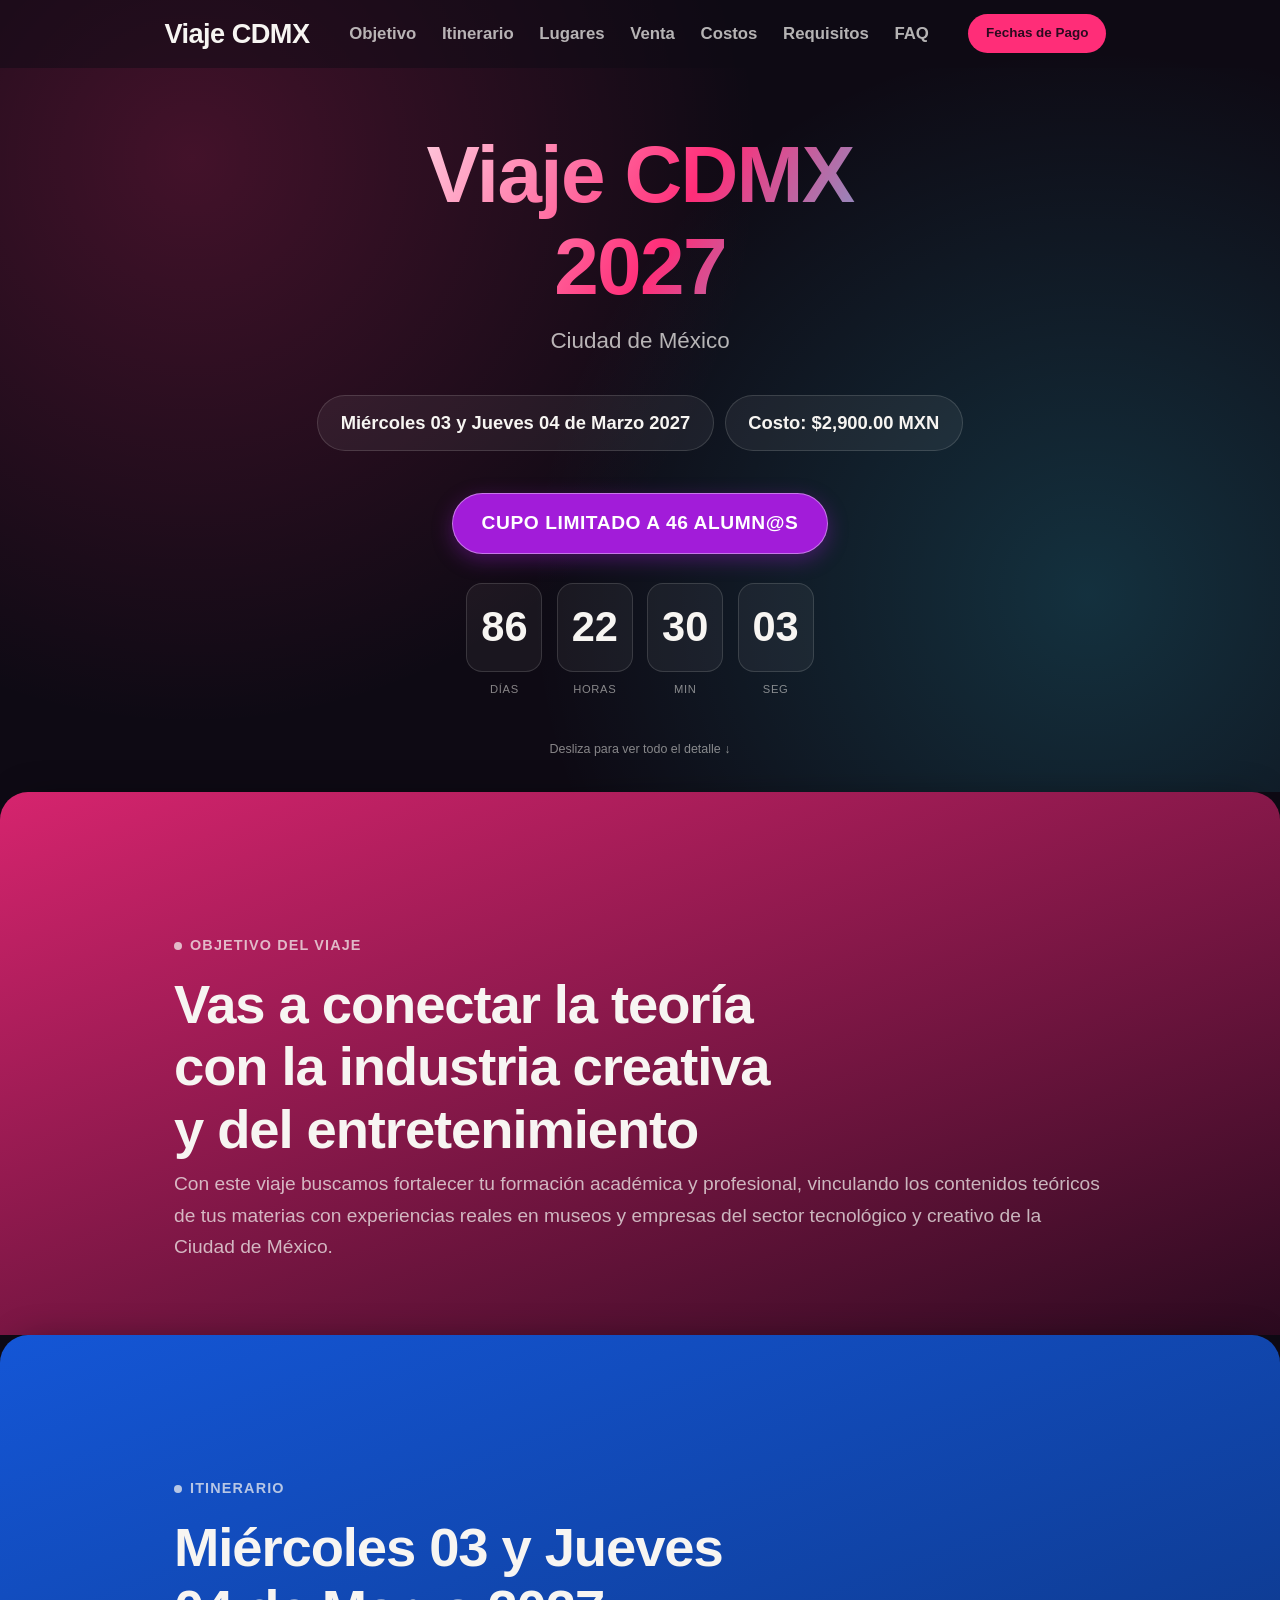
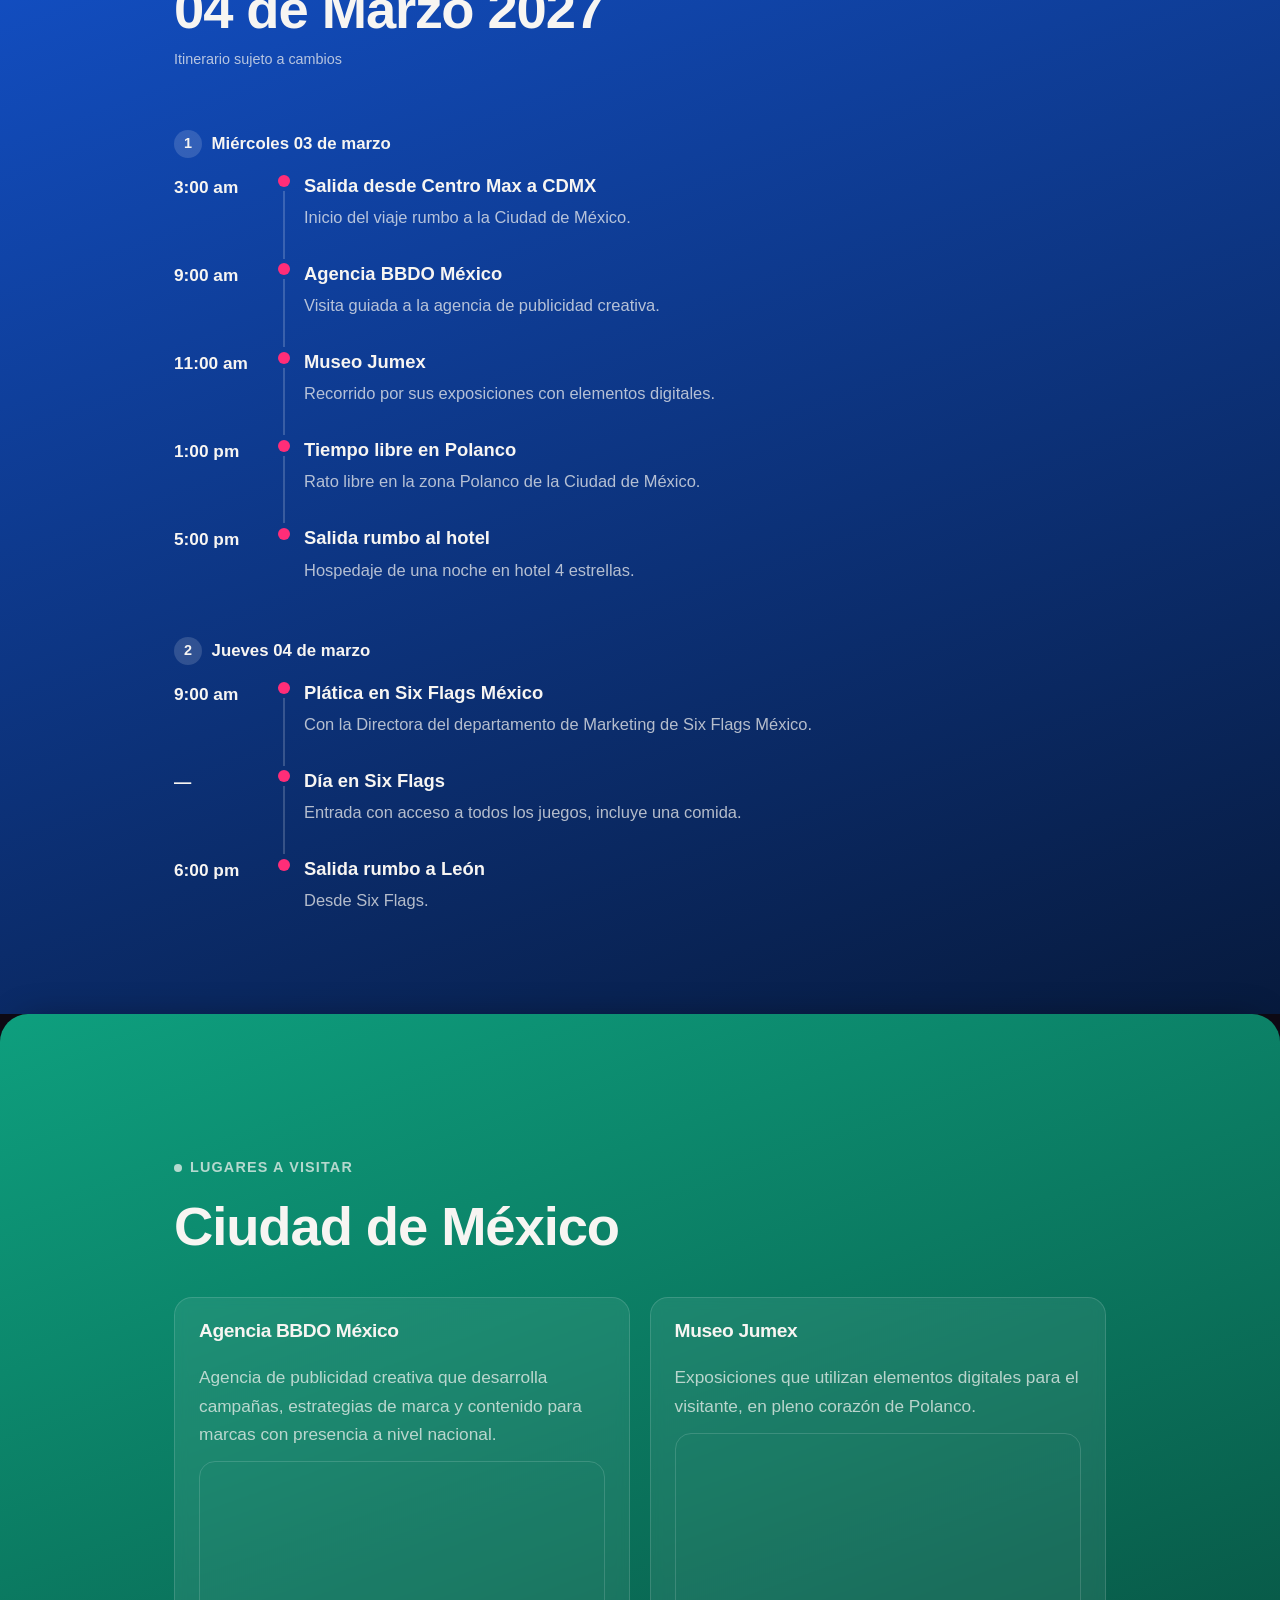
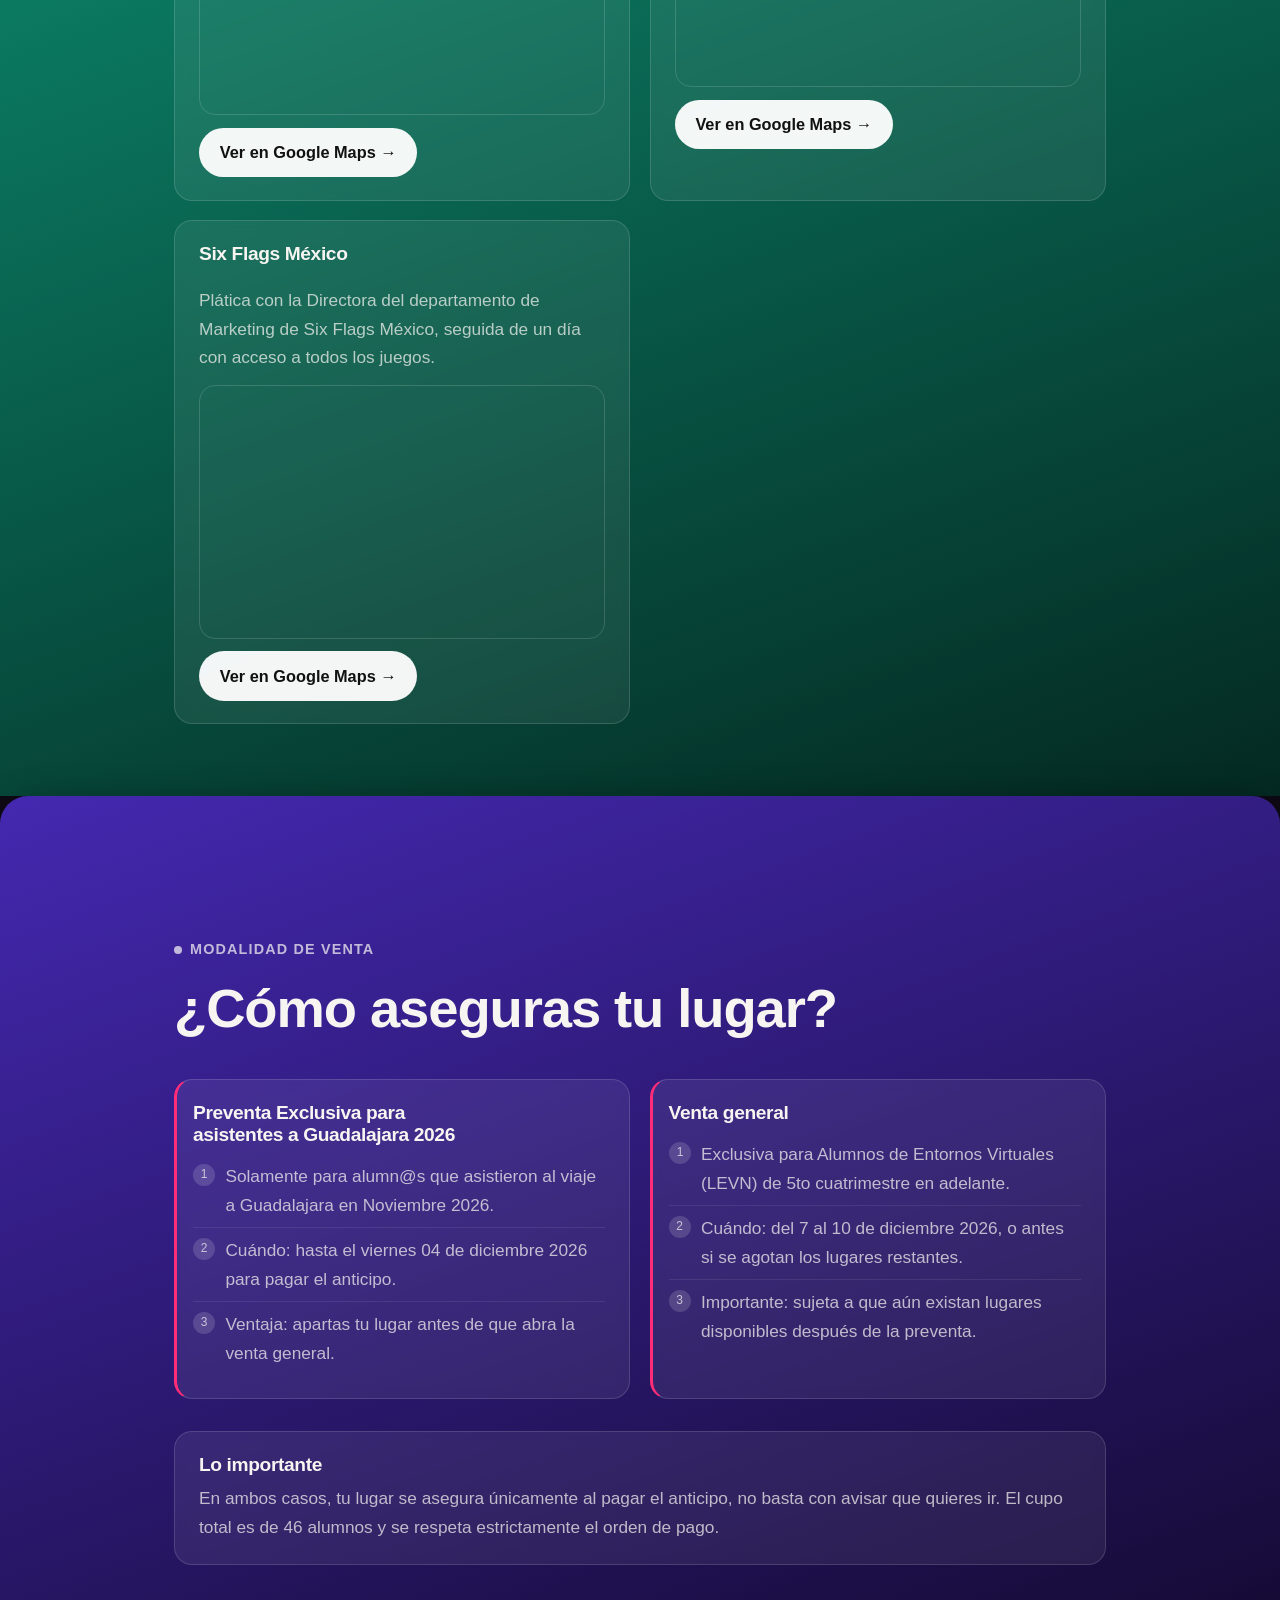
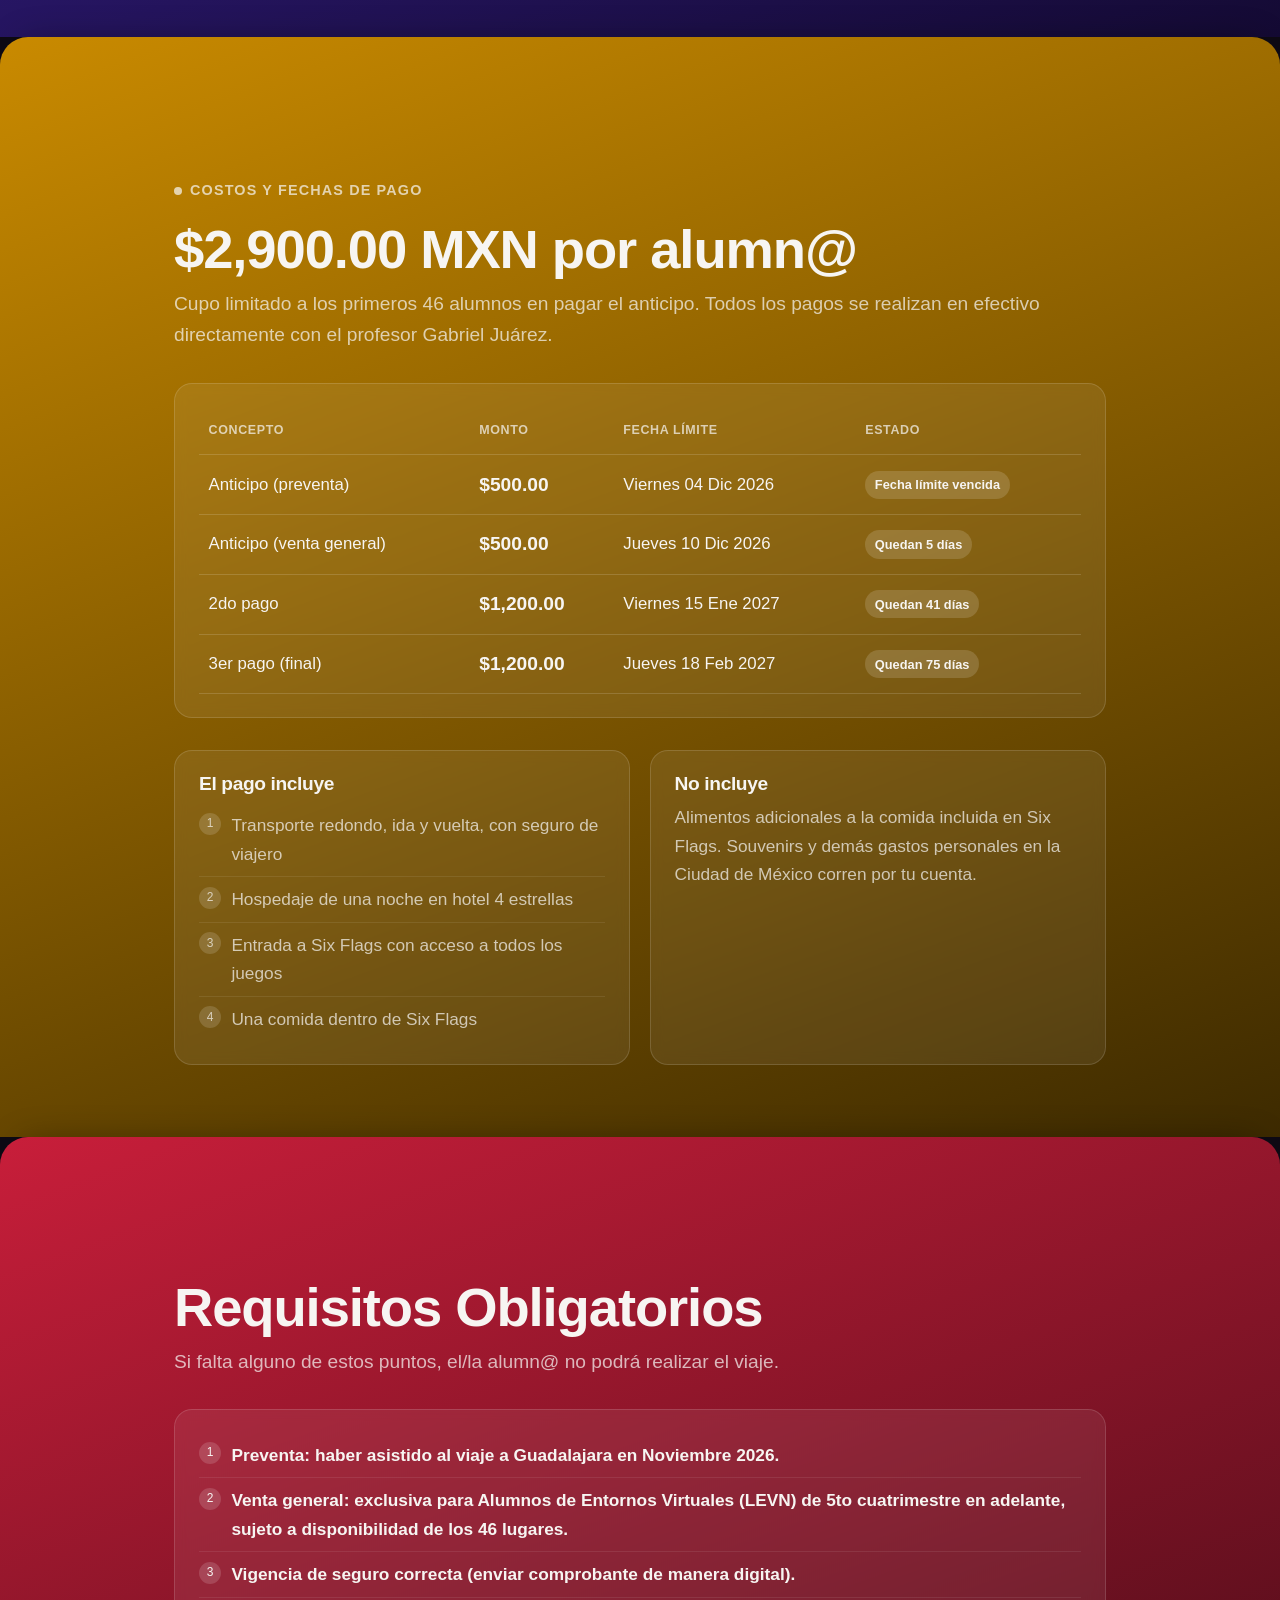
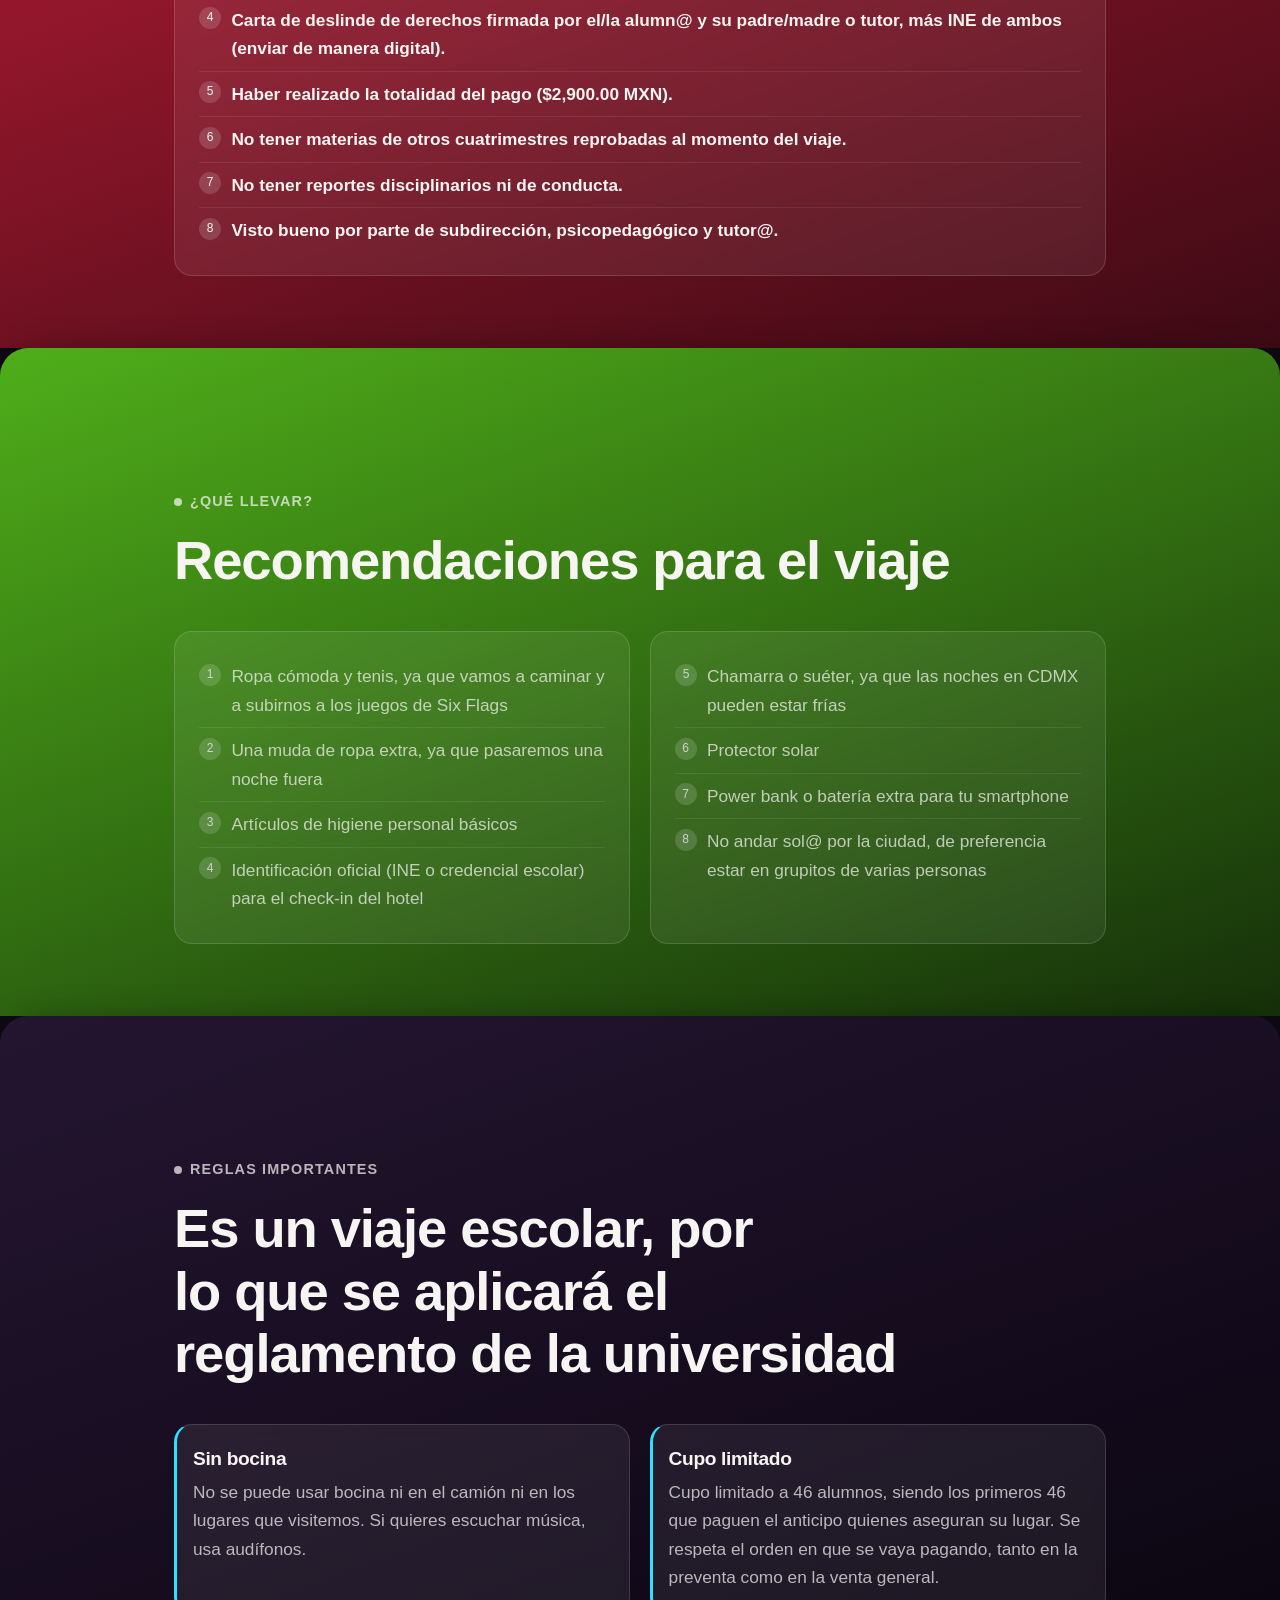
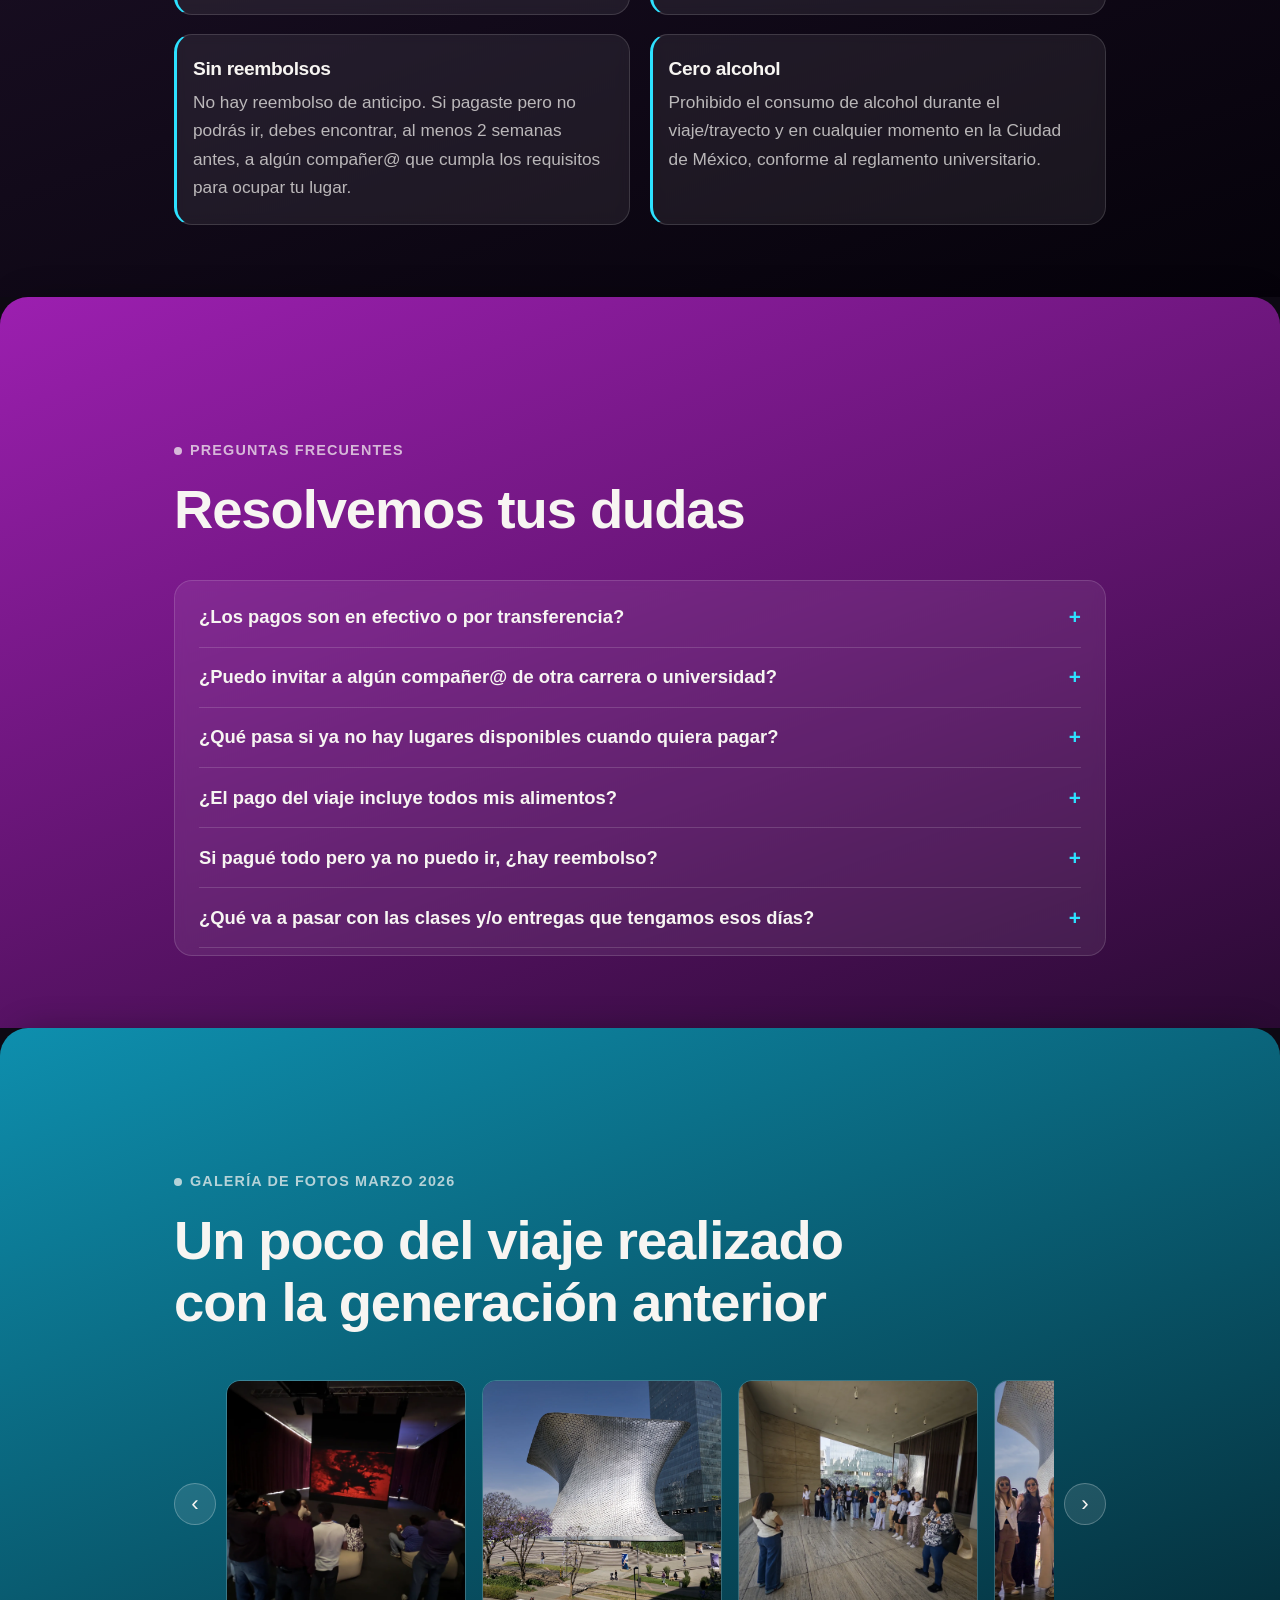
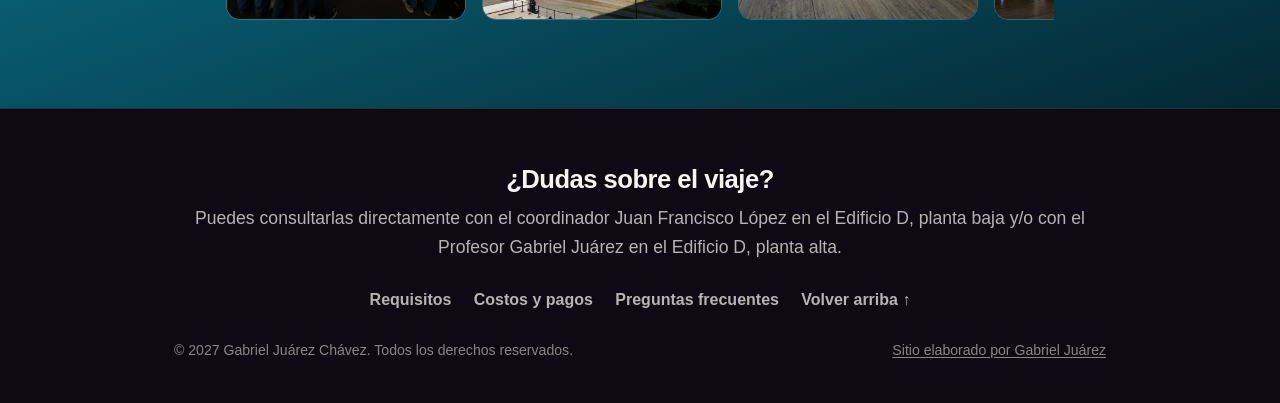
==== commit 2b6a9898: "Actualizar textos de la seccion Galeria Co-Authored-By: Claude Sonnet 5 <noreply@anthropic.com>" ====
--- a/cdmx/index.html
+++ b/cdmx/index.html
@@ -393,8 +393,8 @@
     <div class="wrap">
       <div class="card-inner">
         <div data-anim>
-          <span class="eyebrow">Galería</span>
-          <h2>Un vistazo del viaje</h2>
+          <span class="eyebrow">Galería de Fotos Marzo 2026</span>
+          <h2>Un poco del viaje realizado con la generación anterior</h2>
         </div>
         <div class="carousel-wrap" data-anim>
           <button class="carousel-arrow carousel-prev" onclick="scrollCarousel(-1)" aria-label="Anterior">‹</button>
